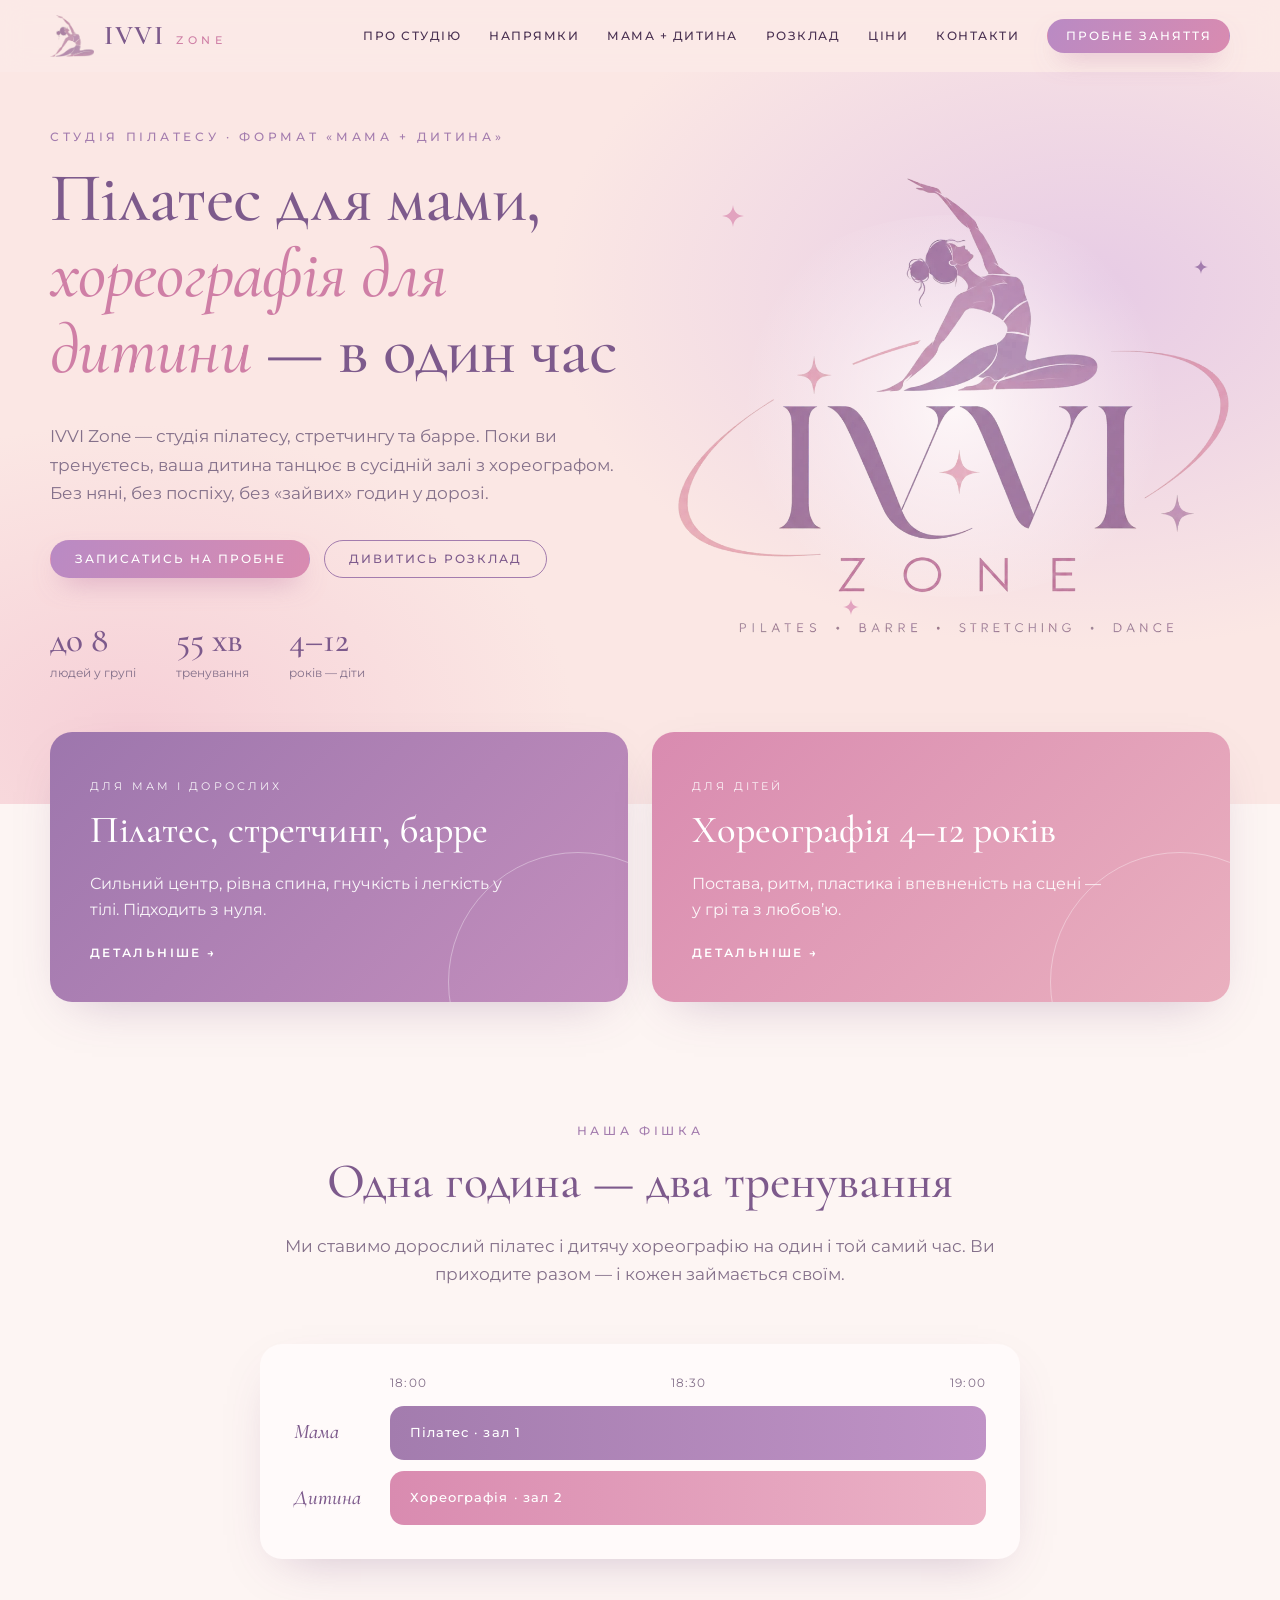
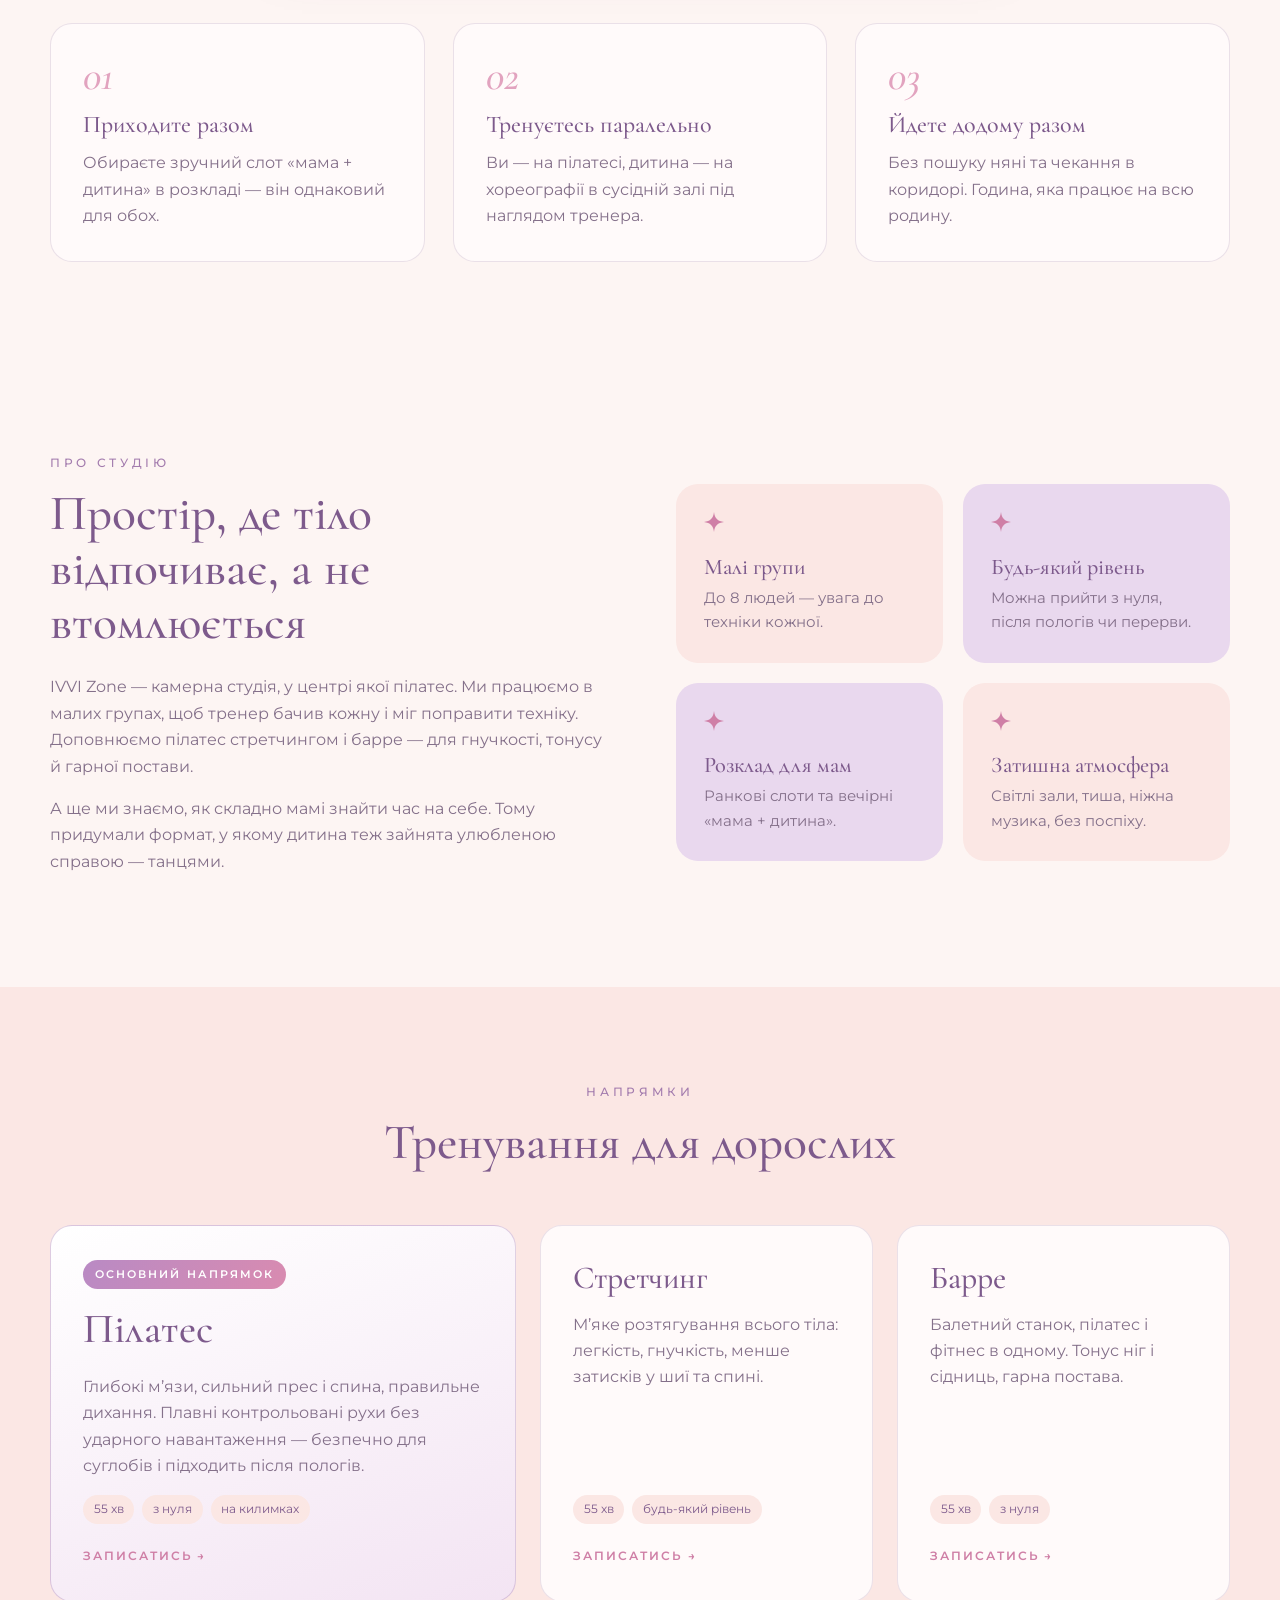
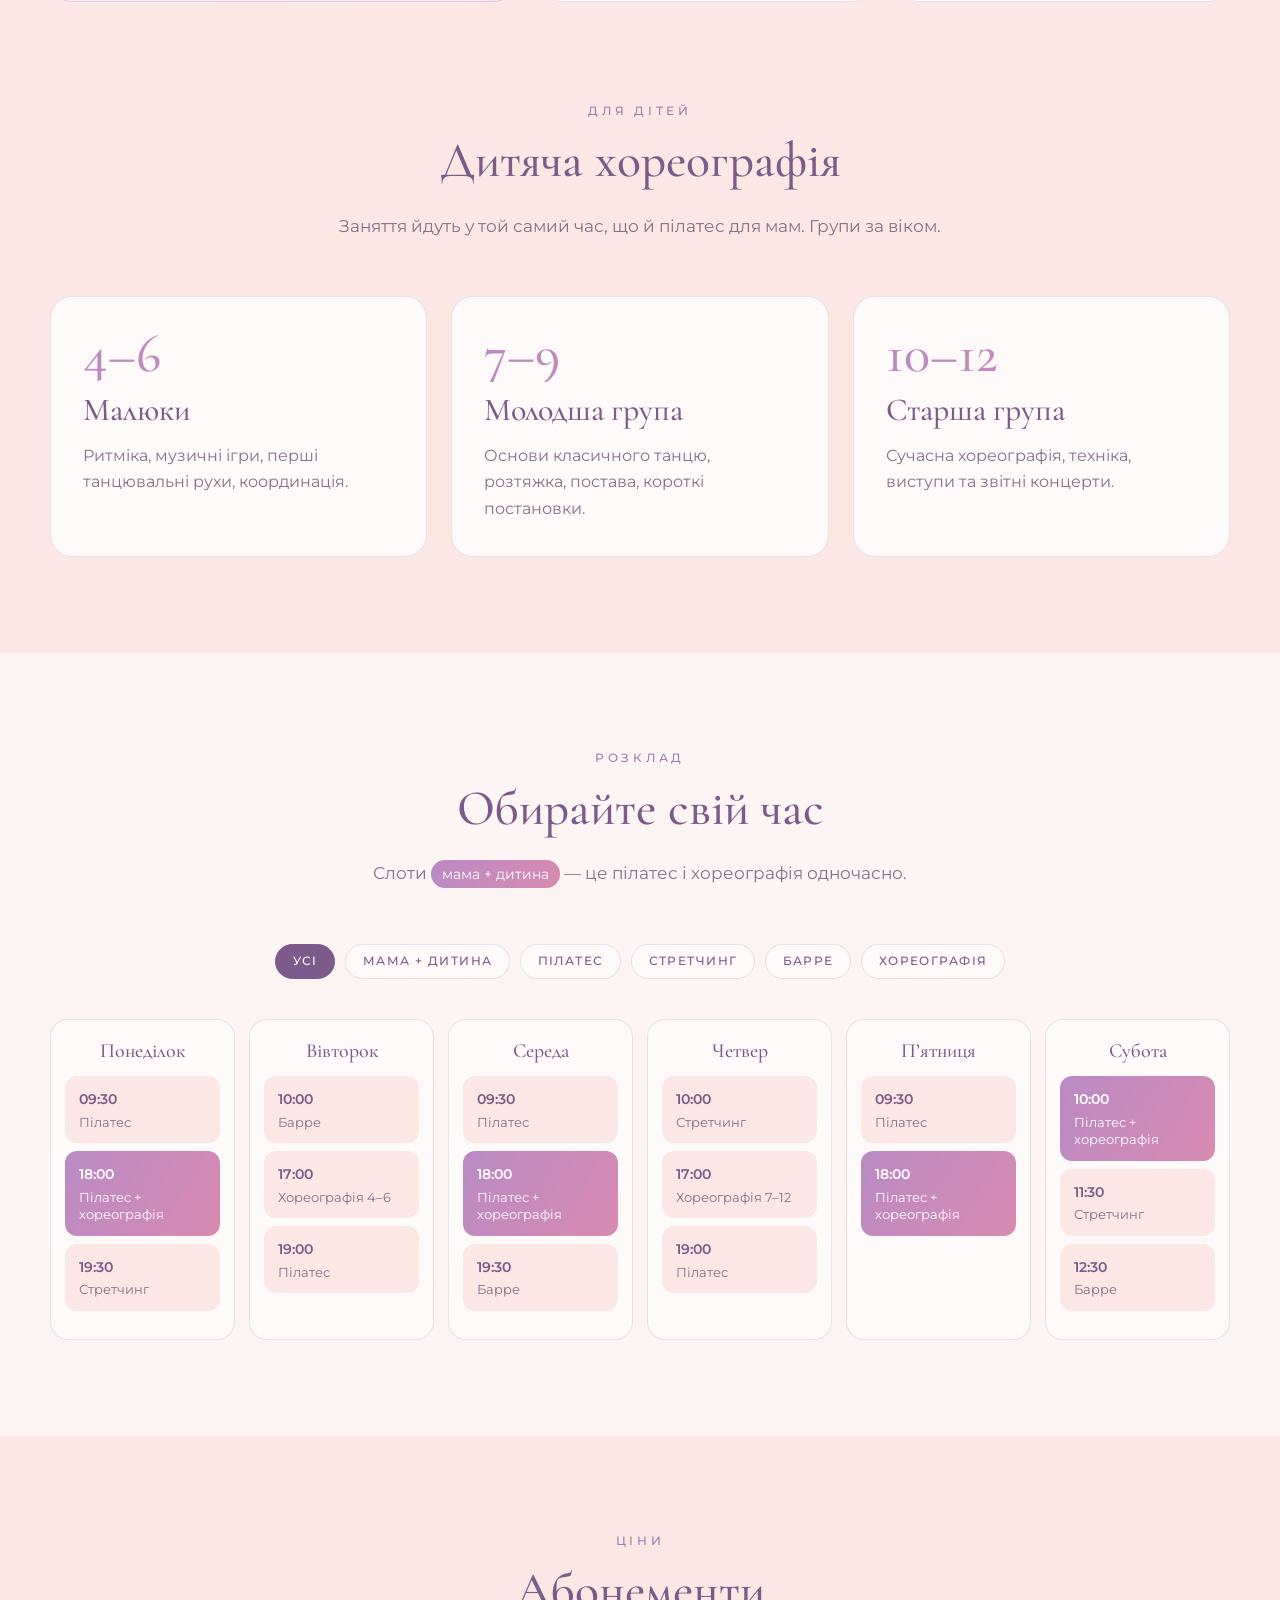
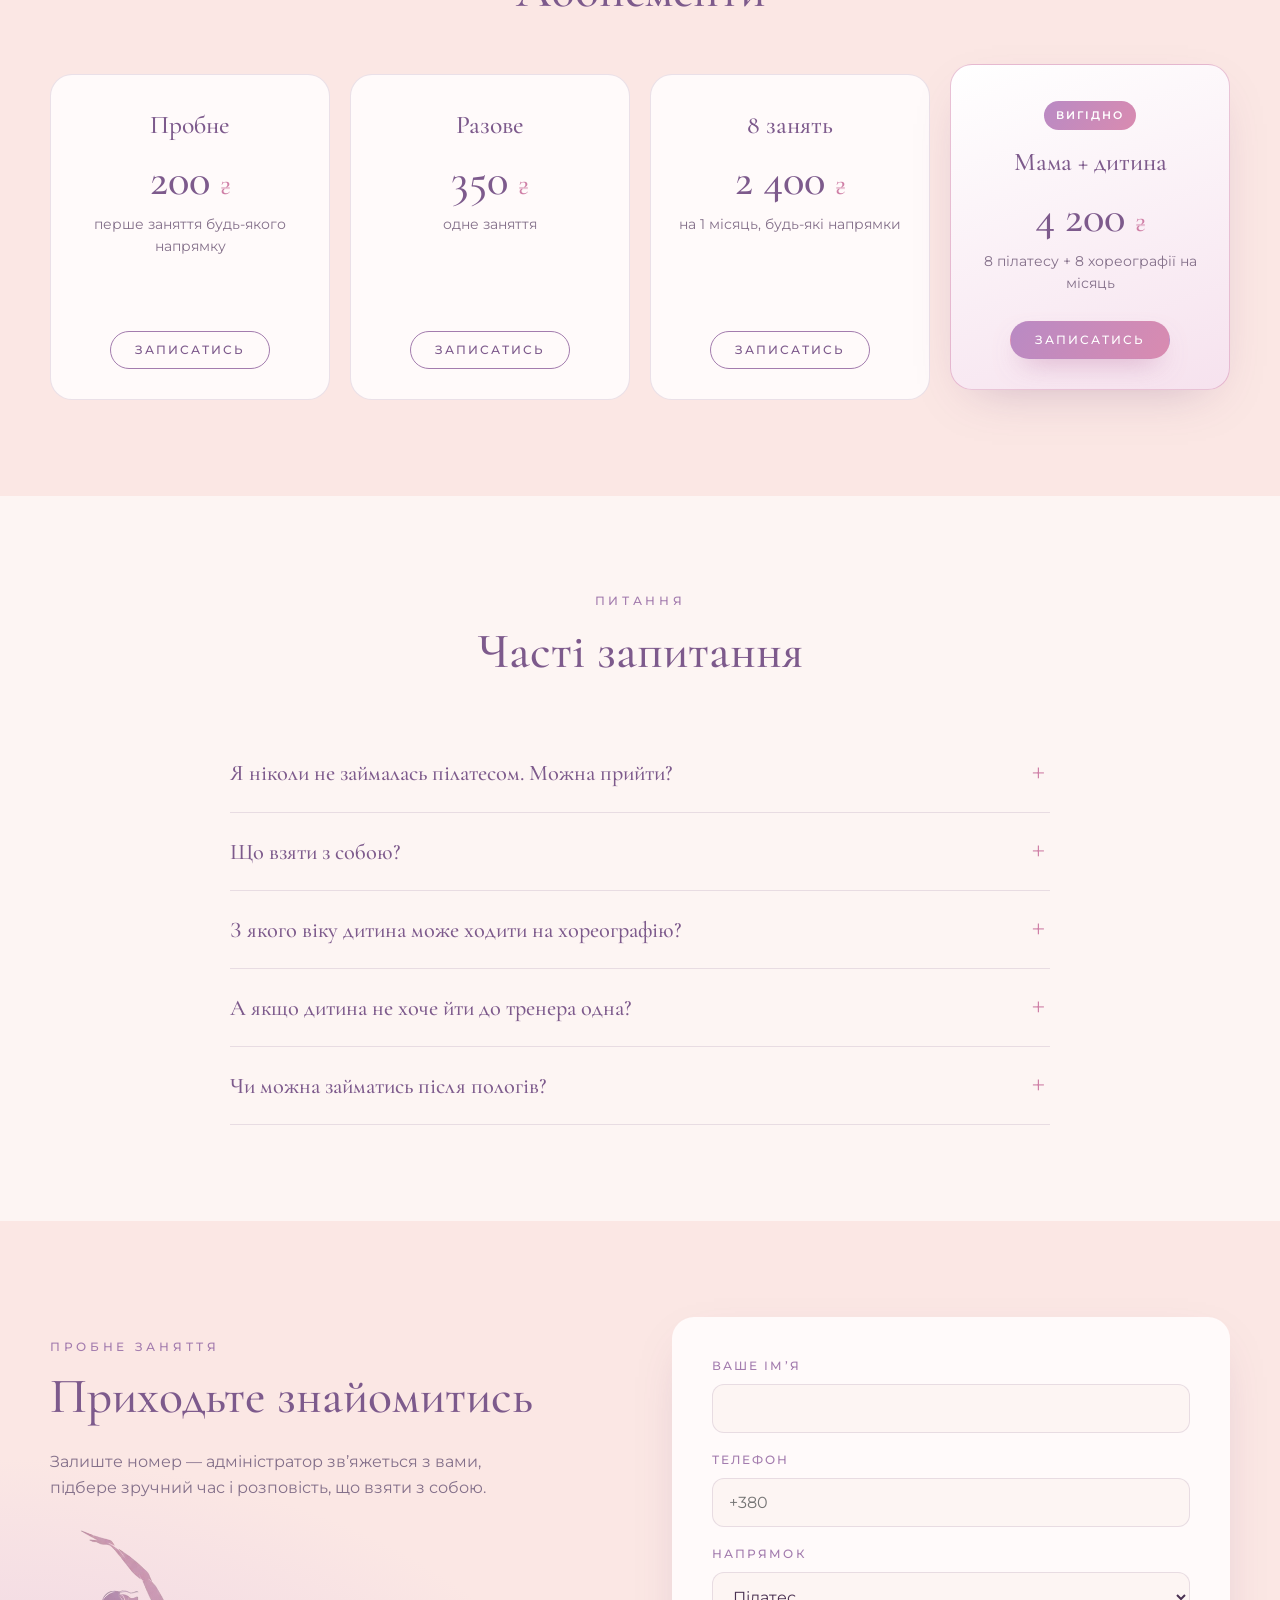
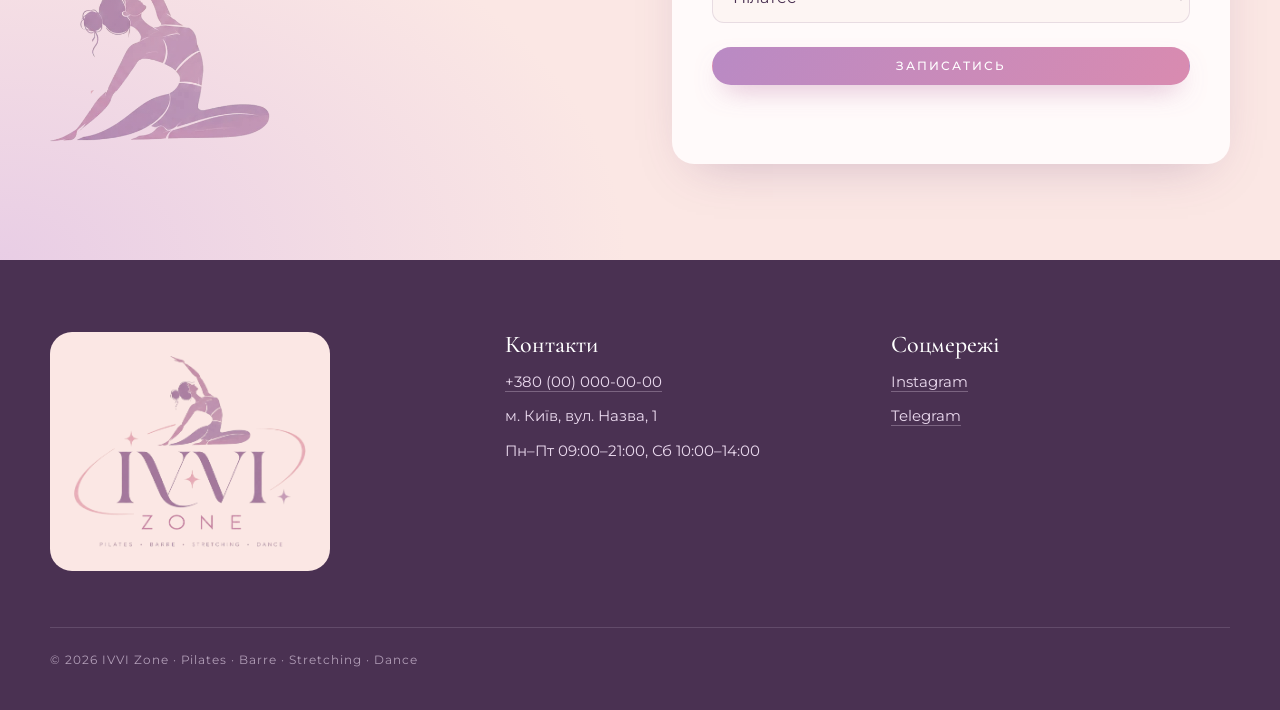
==== index.html @ 2a9d8693 "Лендинг студії IVVI Zone: пілатес, стретчинг, барре, мама + дитина" ====
<!doctype html>
<html lang="uk">
<head>
  <meta charset="utf-8">
  <meta name="viewport" content="width=device-width, initial-scale=1">
  <title>IVVI Zone — пілатес, стретчинг, барре та хореографія для дітей</title>
  <meta name="description" content="IVVI Zone — студія пілатесу, стретчингу та барре. Наша фішка: мама займається пілатесом, а дитина в цей же час — хореографією.">
  <meta name="theme-color" content="#fbe7e4">
  <link rel="icon" type="image/png" href="assets/favicon.png">
  <link rel="apple-touch-icon" href="assets/apple-touch-icon.png">
  <link rel="preconnect" href="https://fonts.googleapis.com">
  <link rel="preconnect" href="https://fonts.gstatic.com" crossorigin>
  <link href="https://fonts.googleapis.com/css2?family=Cormorant+Garamond:ital,wght@0,400;0,500;0,600;1,400;1,500&family=Montserrat:wght@300;400;500;600&display=swap" rel="stylesheet">
  <link rel="stylesheet" href="styles.css">
</head>
<body>
  <svg width="0" height="0" style="position:absolute" aria-hidden="true">
    <symbol id="sparkle" viewBox="0 0 24 24">
      <path d="M12 0C12.9 7.6 16.4 11.1 24 12C16.4 12.9 12.9 16.4 12 24C11.1 16.4 7.6 12.9 0 12C7.6 11.1 11.1 7.6 12 0Z" fill="currentColor"/>
    </symbol>
  </svg>

  <header class="header" id="top">
    <div class="container header__inner">
      <a class="brand" href="#top" aria-label="IVVI Zone — на головну">
        <img src="assets/mark.webp" alt="" width="44" height="43">
        <span class="brand__name">IVVI <small>zone</small></span>
      </a>
      <nav class="nav" id="nav" aria-label="Головне меню">
        <a href="#about">Про студію</a>
        <a href="#directions">Напрямки</a>
        <a href="#together">Мама + дитина</a>
        <a href="#schedule">Розклад</a>
        <a href="#prices">Ціни</a>
        <a href="#contacts">Контакти</a>
        <a class="btn btn--primary nav__cta" href="#signup">Пробне заняття</a>
      </nav>
      <button class="burger" id="burger" aria-label="Відкрити меню" aria-expanded="false" aria-controls="nav">
        <span></span><span></span><span></span>
      </button>
    </div>
  </header>

  <main>
    <section class="hero">
      <div class="container hero__inner">
        <div class="hero__text">
          <p class="eyebrow">Студія пілатесу · формат «мама + дитина»</p>
          <h1>Пілатес для мами,<br><em>хореографія для дитини</em> — в один час</h1>
          <p class="lead">IVVI Zone — студія пілатесу, стретчингу та барре. Поки ви тренуєтесь, ваша дитина танцює в сусідній залі з хореографом. Без няні, без поспіху, без «зайвих» годин у дорозі.</p>
          <div class="hero__actions">
            <a class="btn btn--primary" href="#signup">Записатись на пробне</a>
            <a class="btn btn--ghost" href="#schedule">Дивитись розклад</a>
          </div>
          <ul class="hero__facts">
            <li><strong>до 8</strong><span>людей у групі</span></li>
            <li><strong>55 хв</strong><span>тренування</span></li>
            <li><strong>4–12</strong><span>років — діти</span></li>
          </ul>
        </div>
        <div class="hero__visual" aria-hidden="true">
          <div class="hero__halo"></div>
          <img src="assets/logo.webp" alt="" width="1022" height="843">
          <svg class="spark spark--1"><use href="#sparkle"/></svg>
          <svg class="spark spark--2"><use href="#sparkle"/></svg>
          <svg class="spark spark--3"><use href="#sparkle"/></svg>
        </div>
      </div>
    </section>

    <section class="split container" aria-label="Для кого тренування">
      <a class="split__card split__card--adult reveal" href="#directions">
        <span class="split__tag">Для мам і дорослих</span>
        <h2>Пілатес, стретчинг, барре</h2>
        <p>Сильний центр, рівна спина, гнучкість і легкість у тілі. Підходить з нуля.</p>
        <span class="split__more">Детальніше <span aria-hidden="true">→</span></span>
      </a>
      <a class="split__card split__card--kids reveal" href="#kids">
        <span class="split__tag">Для дітей</span>
        <h2>Хореографія 4–12 років</h2>
        <p>Постава, ритм, пластика і впевненість на сцені — у грі та з любов’ю.</p>
        <span class="split__more">Детальніше <span aria-hidden="true">→</span></span>
      </a>
    </section>

    <section class="section together" id="together">
      <div class="container">
        <div class="section__head reveal">
          <p class="eyebrow">Наша фішка</p>
          <h2>Одна година — два тренування</h2>
          <p class="section__sub">Ми ставимо дорослий пілатес і дитячу хореографію на один і той самий час. Ви приходите разом — і кожен займається своїм.</p>
        </div>

        <div class="timeline reveal" aria-label="Приклад одночасних тренувань">
          <div class="timeline__scale"><span>18:00</span><span>18:30</span><span>19:00</span></div>
          <div class="timeline__row">
            <span class="timeline__who">Мама</span>
            <div class="timeline__bar timeline__bar--mom">Пілатес · зал 1</div>
          </div>
          <div class="timeline__row">
            <span class="timeline__who">Дитина</span>
            <div class="timeline__bar timeline__bar--kid">Хореографія · зал 2</div>
          </div>
        </div>

        <ol class="steps">
          <li class="step reveal">
            <span class="step__num">01</span>
            <h3>Приходите разом</h3>
            <p>Обираєте зручний слот «мама + дитина» в розкладі — він однаковий для обох.</p>
          </li>
          <li class="step reveal">
            <span class="step__num">02</span>
            <h3>Тренуєтесь паралельно</h3>
            <p>Ви — на пілатесі, дитина — на хореографії в сусідній залі під наглядом тренера.</p>
          </li>
          <li class="step reveal">
            <span class="step__num">03</span>
            <h3>Йдете додому разом</h3>
            <p>Без пошуку няні та чекання в коридорі. Година, яка працює на всю родину.</p>
          </li>
        </ol>
      </div>
    </section>

    <section class="section" id="about">
      <div class="container about">
        <div class="about__text reveal">
          <p class="eyebrow">Про студію</p>
          <h2>Простір, де тіло відпочиває, а не втомлюється</h2>
          <p>IVVI Zone — камерна студія, у центрі якої пілатес. Ми працюємо в малих групах, щоб тренер бачив кожну і міг поправити техніку. Доповнюємо пілатес стретчингом і барре — для гнучкості, тонусу й гарної постави.</p>
          <p>А ще ми знаємо, як складно мамі знайти час на себе. Тому придумали формат, у якому дитина теж зайнята улюбленою справою — танцями.</p>
        </div>
        <ul class="perks">
          <li class="perk reveal">
            <svg class="perk__icon"><use href="#sparkle"/></svg>
            <h3>Малі групи</h3>
            <p>До 8 людей — увага до техніки кожної.</p>
          </li>
          <li class="perk reveal">
            <svg class="perk__icon"><use href="#sparkle"/></svg>
            <h3>Будь-який рівень</h3>
            <p>Можна прийти з нуля, після пологів чи перерви.</p>
          </li>
          <li class="perk reveal">
            <svg class="perk__icon"><use href="#sparkle"/></svg>
            <h3>Розклад для мам</h3>
            <p>Ранкові слоти та вечірні «мама + дитина».</p>
          </li>
          <li class="perk reveal">
            <svg class="perk__icon"><use href="#sparkle"/></svg>
            <h3>Затишна атмосфера</h3>
            <p>Світлі зали, тиша, ніжна музика, без поспіху.</p>
          </li>
        </ul>
      </div>
    </section>

    <section class="section section--tint" id="directions">
      <div class="container">
        <div class="section__head reveal">
          <p class="eyebrow">Напрямки</p>
          <h2>Тренування для дорослих</h2>
        </div>
        <div class="cards">
          <article class="card card--main reveal">
            <span class="card__badge">Основний напрямок</span>
            <h3>Пілатес</h3>
            <p>Глибокі м’язи, сильний прес і спина, правильне дихання. Плавні контрольовані рухи без ударного навантаження — безпечно для суглобів і підходить після пологів.</p>
            <ul class="card__meta">
              <li>55 хв</li><li>з нуля</li><li>на килимках</li>
            </ul>
            <a class="card__link" href="#signup" data-direction="Пілатес">Записатись →</a>
          </article>
          <article class="card reveal">
            <h3>Стретчинг</h3>
            <p>М’яке розтягування всього тіла: легкість, гнучкість, менше затисків у шиї та спині.</p>
            <ul class="card__meta"><li>55 хв</li><li>будь-який рівень</li></ul>
            <a class="card__link" href="#signup" data-direction="Стретчинг">Записатись →</a>
          </article>
          <article class="card reveal">
            <h3>Барре</h3>
            <p>Балетний станок, пілатес і фітнес в одному. Тонус ніг і сідниць, гарна постава.</p>
            <ul class="card__meta"><li>55 хв</li><li>з нуля</li></ul>
            <a class="card__link" href="#signup" data-direction="Барре">Записатись →</a>
          </article>
        </div>

        <div class="section__head section__head--spaced reveal" id="kids">
          <p class="eyebrow">Для дітей</p>
          <h2>Дитяча хореографія</h2>
          <p class="section__sub">Заняття йдуть у той самий час, що й пілатес для мам. Групи за віком.</p>
        </div>
        <div class="cards cards--kids">
          <article class="card card--kid reveal">
            <span class="card__age">4–6</span>
            <h3>Малюки</h3>
            <p>Ритміка, музичні ігри, перші танцювальні рухи, координація.</p>
          </article>
          <article class="card card--kid reveal">
            <span class="card__age">7–9</span>
            <h3>Молодша група</h3>
            <p>Основи класичного танцю, розтяжка, постава, короткі постановки.</p>
          </article>
          <article class="card card--kid reveal">
            <span class="card__age">10–12</span>
            <h3>Старша група</h3>
            <p>Сучасна хореографія, техніка, виступи та звітні концерти.</p>
          </article>
        </div>
      </div>
    </section>

    <section class="section" id="schedule">
      <div class="container">
        <div class="section__head reveal">
          <p class="eyebrow">Розклад</p>
          <h2>Обирайте свій час</h2>
          <p class="section__sub">Слоти <span class="pill pill--together">мама + дитина</span> — це пілатес і хореографія одночасно.</p>
        </div>

        <div class="filters" role="group" aria-label="Фільтр розкладу">
          <button class="filter is-active" data-filter="all">Усі</button>
          <button class="filter" data-filter="together">Мама + дитина</button>
          <button class="filter" data-filter="pilates">Пілатес</button>
          <button class="filter" data-filter="stretching">Стретчинг</button>
          <button class="filter" data-filter="barre">Барре</button>
          <button class="filter" data-filter="kids">Хореографія</button>
        </div>

        <div class="week">
          <div class="day">
            <h3>Понеділок</h3>
            <div class="slot" data-type="pilates"><time>09:30</time><span>Пілатес</span></div>
            <div class="slot slot--together" data-type="together pilates kids"><time>18:00</time><span>Пілатес + хореографія</span></div>
            <div class="slot" data-type="stretching"><time>19:30</time><span>Стретчинг</span></div>
          </div>
          <div class="day">
            <h3>Вівторок</h3>
            <div class="slot" data-type="barre"><time>10:00</time><span>Барре</span></div>
            <div class="slot" data-type="kids"><time>17:00</time><span>Хореографія 4–6</span></div>
            <div class="slot" data-type="pilates"><time>19:00</time><span>Пілатес</span></div>
          </div>
          <div class="day">
            <h3>Середа</h3>
            <div class="slot" data-type="pilates"><time>09:30</time><span>Пілатес</span></div>
            <div class="slot slot--together" data-type="together pilates kids"><time>18:00</time><span>Пілатес + хореографія</span></div>
            <div class="slot" data-type="barre"><time>19:30</time><span>Барре</span></div>
          </div>
          <div class="day">
            <h3>Четвер</h3>
            <div class="slot" data-type="stretching"><time>10:00</time><span>Стретчинг</span></div>
            <div class="slot" data-type="kids"><time>17:00</time><span>Хореографія 7–12</span></div>
            <div class="slot" data-type="pilates"><time>19:00</time><span>Пілатес</span></div>
          </div>
          <div class="day">
            <h3>П’ятниця</h3>
            <div class="slot" data-type="pilates"><time>09:30</time><span>Пілатес</span></div>
            <div class="slot slot--together" data-type="together pilates kids"><time>18:00</time><span>Пілатес + хореографія</span></div>
          </div>
          <div class="day">
            <h3>Субота</h3>
            <div class="slot slot--together" data-type="together pilates kids"><time>10:00</time><span>Пілатес + хореографія</span></div>
            <div class="slot" data-type="stretching"><time>11:30</time><span>Стретчинг</span></div>
            <div class="slot" data-type="barre"><time>12:30</time><span>Барре</span></div>
          </div>
        </div>
      </div>
    </section>

    <section class="section section--tint" id="prices">
      <div class="container">
        <div class="section__head reveal">
          <p class="eyebrow">Ціни</p>
          <h2>Абонементи</h2>
        </div>
        <div class="prices">
          <article class="price reveal">
            <h3>Пробне</h3>
            <p class="price__value">200 <span>₴</span></p>
            <p class="price__note">перше заняття будь-якого напрямку</p>
            <a class="btn btn--ghost" href="#signup">Записатись</a>
          </article>
          <article class="price reveal">
            <h3>Разове</h3>
            <p class="price__value">350 <span>₴</span></p>
            <p class="price__note">одне заняття</p>
            <a class="btn btn--ghost" href="#signup">Записатись</a>
          </article>
          <article class="price reveal">
            <h3>8 занять</h3>
            <p class="price__value">2 400 <span>₴</span></p>
            <p class="price__note">на 1 місяць, будь-які напрямки</p>
            <a class="btn btn--ghost" href="#signup">Записатись</a>
          </article>
          <article class="price price--featured reveal">
            <span class="card__badge">Вигідно</span>
            <h3>Мама + дитина</h3>
            <p class="price__value">4 200 <span>₴</span></p>
            <p class="price__note">8 пілатесу + 8 хореографії на місяць</p>
            <a class="btn btn--primary" href="#signup" data-direction="Мама + дитина">Записатись</a>
          </article>
        </div>
      </div>
    </section>

    <section class="section" id="faq">
      <div class="container faq">
        <div class="section__head reveal">
          <p class="eyebrow">Питання</p>
          <h2>Часті запитання</h2>
        </div>
        <div class="faq__list">
          <details class="reveal">
            <summary>Я ніколи не займалась пілатесом. Можна прийти?</summary>
            <p>Так. Тренер покаже базові вправи й дихання, а складніші варіанти даватиме поступово.</p>
          </details>
          <details class="reveal">
            <summary>Що взяти з собою?</summary>
            <p>Зручний одяг, шкарпетки та воду. Килимки й інвентар є в студії. Дитині — форму для танців і чешки.</p>
          </details>
          <details class="reveal">
            <summary>З якого віку дитина може ходити на хореографію?</summary>
            <p>З 4 років. Групи поділені за віком, щоб навантаження було відповідним.</p>
          </details>
          <details class="reveal">
            <summary>А якщо дитина не хоче йти до тренера одна?</summary>
            <p>Перші хвилини можна побути поруч. Зазвичай за 1–2 заняття діти звикають і біжуть у залу самі.</p>
          </details>
          <details class="reveal">
            <summary>Чи можна займатись після пологів?</summary>
            <p>Так, після дозволу лікаря. Попередьте тренера — він адаптує вправи.</p>
          </details>
        </div>
      </div>
    </section>

    <section class="section signup" id="signup">
      <div class="container signup__inner">
        <div class="signup__text reveal">
          <p class="eyebrow">Пробне заняття</p>
          <h2>Приходьте знайомитись</h2>
          <p>Залиште номер — адміністратор зв’яжеться з вами, підбере зручний час і розповість, що взяти з собою.</p>
          <img class="signup__mark" src="assets/mark.webp" alt="" width="411" height="399" loading="lazy">
        </div>
        <form class="form reveal" id="signup-form" novalidate>
          <label>
            <span>Ваше ім’я</span>
            <input name="name" type="text" autocomplete="given-name" required>
          </label>
          <label>
            <span>Телефон</span>
            <input name="phone" type="tel" autocomplete="tel" placeholder="+380" required>
          </label>
          <label>
            <span>Напрямок</span>
            <select name="direction" id="direction">
              <option>Пілатес</option>
              <option>Мама + дитина</option>
              <option>Стретчинг</option>
              <option>Барре</option>
              <option>Хореографія для дитини</option>
            </select>
          </label>
          <label class="form__age" hidden>
            <span>Вік дитини</span>
            <input name="age" type="number" min="3" max="14" inputmode="numeric">
          </label>
          <button class="btn btn--primary" type="submit">Записатись</button>
          <p class="form__status" role="status" aria-live="polite"></p>
        </form>
      </div>
    </section>
  </main>

  <footer class="footer" id="contacts">
    <div class="container footer__inner">
      <div class="footer__brand">
        <img src="assets/logo.webp" alt="IVVI Zone" width="1022" height="843" loading="lazy">
      </div>
      <div>
        <h3>Контакти</h3>
        <ul class="footer__list">
          <li><a href="tel:+380000000000">+380 (00) 000-00-00</a></li>
          <li>м. Київ, вул. Назва, 1</li>
          <li>Пн–Пт 09:00–21:00, Сб 10:00–14:00</li>
        </ul>
      </div>
      <div>
        <h3>Соцмережі</h3>
        <ul class="footer__list">
          <li><a href="#" target="_blank" rel="noopener">Instagram</a></li>
          <li><a href="#" target="_blank" rel="noopener">Telegram</a></li>
        </ul>
      </div>
    </div>
    <p class="footer__copy container">© <span id="year">2026</span> IVVI Zone · Pilates · Barre · Stretching · Dance</p>
  </footer>

  <script src="script.js"></script>
</body>
</html>
---- styles.css ----
:root {
  --blush: #fbe7e4;
  --cream: #fdf5f3;
  --white: #fffafa;
  --lilac: #e9d8ee;
  --rose: #e2a3bf;
  --pink: #cf7fa6;
  --mauve: #a37cae;
  --plum: #7d5a8c;
  --ink: #4a3152;
  --muted: #84708a;
  --line: rgba(125, 90, 140, 0.16);
  --grad: linear-gradient(120deg, #b98ac4 0%, #d98bb0 100%);
  --serif: "Cormorant Garamond", Georgia, serif;
  --sans: "Montserrat", system-ui, -apple-system, sans-serif;
  --radius: 22px;
  --shadow: 0 18px 50px -24px rgba(110, 66, 120, 0.35);
}

*, *::before, *::after { box-sizing: border-box; }

html { scroll-behavior: smooth; scroll-padding-top: 84px; }

body {
  margin: 0;
  background: var(--cream);
  color: var(--ink);
  font: 400 16px/1.65 var(--sans);
  -webkit-font-smoothing: antialiased;
  overflow-x: hidden;
}

img { max-width: 100%; height: auto; display: block; }
a { color: inherit; }
h1, h2, h3 { font-family: var(--serif); font-weight: 500; line-height: 1.1; margin: 0 0 .5em; color: var(--plum); }
h1 { font-size: clamp(2.5rem, 5.4vw, 4.4rem); letter-spacing: -0.01em; }
h2 { font-size: clamp(2rem, 4vw, 3.1rem); }
h3 { font-size: 1.6rem; }
h1 em, h2 em { font-style: italic; color: var(--pink); }
p { margin: 0 0 1em; }

.container { width: min(1180px, 100% - 32px); margin-inline: auto; }

.eyebrow {
  font-size: .72rem;
  font-weight: 500;
  letter-spacing: .32em;
  text-transform: uppercase;
  color: var(--mauve);
  margin-bottom: 1.1em;
}

.btn {
  display: inline-flex;
  align-items: center;
  justify-content: center;
  gap: .5em;
  padding: .95em 1.9em;
  border-radius: 999px;
  font: 500 .78rem/1 var(--sans);
  letter-spacing: .16em;
  text-transform: uppercase;
  text-decoration: none;
  border: 1px solid transparent;
  cursor: pointer;
  transition: transform .25s, box-shadow .25s, background-color .25s, color .25s;
}
.btn:hover { transform: translateY(-2px); }
.btn--primary { background: var(--grad); color: #fff; box-shadow: 0 12px 28px -12px rgba(185, 110, 160, .7); }
.btn--primary:hover { box-shadow: 0 16px 32px -12px rgba(185, 110, 160, .85); }
.btn--ghost { border-color: var(--mauve); color: var(--plum); background: transparent; }
.btn--ghost:hover { background: var(--plum); border-color: var(--plum); color: #fff; }

/* Header */
.header {
  position: sticky;
  top: 0;
  z-index: 50;
  background: rgba(251, 231, 228, .82);
  backdrop-filter: blur(14px);
  -webkit-backdrop-filter: blur(14px);
  transition: box-shadow .3s;
}
.header.is-scrolled { box-shadow: 0 6px 30px -18px rgba(110, 66, 120, .45); }
.header__inner { display: flex; align-items: center; justify-content: space-between; height: 72px; }

.brand { display: flex; align-items: center; gap: 10px; text-decoration: none; }
.brand img { width: 44px; }
.brand__name { font: 600 1.7rem/1 var(--serif); color: var(--plum); letter-spacing: .06em; }
.brand__name small { font: 500 .7rem/1 var(--sans); letter-spacing: .4em; text-transform: uppercase; color: var(--pink); margin-left: 4px; }

.nav { display: flex; align-items: center; gap: 28px; }
.nav a:not(.btn) {
  font-size: .78rem;
  font-weight: 500;
  letter-spacing: .12em;
  text-transform: uppercase;
  text-decoration: none;
  color: var(--ink);
  position: relative;
}
.nav a:not(.btn)::after {
  content: "";
  position: absolute;
  left: 0; right: 0; bottom: -6px;
  height: 1px;
  background: var(--pink);
  transform: scaleX(0);
  transition: transform .3s;
}
.nav a:not(.btn):hover::after { transform: scaleX(1); }
.nav__cta { padding: .8em 1.4em; }

.burger { display: none; width: 44px; height: 44px; border: 0; background: none; cursor: pointer; padding: 10px; }
.burger span { display: block; height: 1.5px; background: var(--plum); margin: 6px 0; transition: transform .3s, opacity .3s; }
.burger[aria-expanded="true"] span:nth-child(1) { transform: translateY(7.5px) rotate(45deg); }
.burger[aria-expanded="true"] span:nth-child(2) { opacity: 0; }
.burger[aria-expanded="true"] span:nth-child(3) { transform: translateY(-7.5px) rotate(-45deg); }

/* Hero */
.hero {
  background:
    radial-gradient(60% 70% at 85% 30%, rgba(214, 180, 230, .55), transparent 70%),
    radial-gradient(50% 60% at 10% 90%, rgba(240, 180, 200, .45), transparent 70%),
    var(--blush);
  padding: 56px 0 120px;
  overflow: hidden;
}
.hero__inner { display: grid; grid-template-columns: 1.05fr 1fr; gap: 48px; align-items: center; }
.lead { font-size: 1.08rem; color: var(--muted); max-width: 34em; }
.hero__actions { display: flex; flex-wrap: wrap; gap: 14px; margin: 32px 0 44px; }
.hero__facts { display: flex; gap: 40px; list-style: none; padding: 0; margin: 0; }
.hero__facts li { display: flex; flex-direction: column; }
.hero__facts strong { font: 500 2.2rem/1 var(--serif); color: var(--plum); }
.hero__facts span { font-size: .78rem; color: var(--muted); margin-top: 6px; }

.hero__visual { position: relative; }
.hero__visual img { position: relative; width: 100%; animation: float 7s ease-in-out infinite; }
.hero__halo {
  position: absolute;
  inset: 8% 6%;
  border-radius: 50%;
  background: radial-gradient(circle, rgba(255, 250, 250, .9), rgba(255, 250, 250, 0) 68%);
}
.spark { position: absolute; width: 22px; height: 22px; color: var(--rose); animation: twinkle 3.4s ease-in-out infinite; }
.spark--1 { top: 6%; left: 8%; }
.spark--2 { top: 18%; right: 4%; width: 14px; height: 14px; color: var(--mauve); animation-delay: 1.1s; }
.spark--3 { bottom: 4%; left: 30%; width: 16px; height: 16px; animation-delay: 2s; }

@keyframes float { 50% { transform: translateY(-12px); } }
@keyframes twinkle { 0%, 100% { opacity: .35; transform: scale(.8) rotate(0); } 50% { opacity: 1; transform: scale(1.15) rotate(20deg); } }

/* Split cards */
.split { display: grid; grid-template-columns: 1fr 1fr; gap: 24px; margin-top: -72px; position: relative; z-index: 2; }
.split__card {
  display: block;
  padding: 40px 40px 36px;
  border-radius: var(--radius);
  text-decoration: none;
  color: #fff;
  box-shadow: var(--shadow);
  transition: transform .35s;
  position: relative;
  overflow: hidden;
}
.split__card::after {
  content: "";
  position: absolute;
  width: 260px; height: 260px;
  right: -80px; bottom: -110px;
  border-radius: 50%;
  border: 1px solid rgba(255, 255, 255, .35);
}
.split__card:hover { transform: translateY(-6px); }
.split__card--adult { background: linear-gradient(135deg, #9d76ad, #c48fbd); }
.split__card--kids { background: linear-gradient(135deg, #d98bb0, #eab0bf); }
.split__card h2 { color: #fff; font-size: clamp(1.8rem, 3vw, 2.4rem); }
.split__card p { opacity: .92; max-width: 26em; }
.split__tag { display: inline-block; font-size: .7rem; letter-spacing: .28em; text-transform: uppercase; margin-bottom: 14px; opacity: .9; }
.split__more { font-size: .74rem; letter-spacing: .2em; text-transform: uppercase; font-weight: 600; }

/* Sections */
.section { padding: 96px 0; }
.section--tint { background: var(--blush); }
.section__head { text-align: center; max-width: 720px; margin: 0 auto 56px; }
.section__head--spaced { margin-top: 100px; }
.section__sub { color: var(--muted); font-size: 1.05rem; }

/* Together */
.together { padding-top: 120px; }
.timeline {
  max-width: 760px;
  margin: 0 auto 64px;
  padding: 30px 34px 34px;
  background: var(--white);
  border-radius: var(--radius);
  box-shadow: var(--shadow);
}
.timeline__scale { display: flex; justify-content: space-between; margin-left: 96px; font-size: .74rem; letter-spacing: .1em; color: var(--muted); margin-bottom: 10px; }
.timeline__row { display: flex; align-items: center; gap: 16px; margin-top: 12px; }
.timeline__who { width: 80px; flex: none; font: italic 500 1.3rem/1 var(--serif); color: var(--plum); }
.timeline__bar {
  flex: 1;
  padding: 16px 20px;
  border-radius: 14px;
  color: #fff;
  font-size: .82rem;
  font-weight: 500;
  letter-spacing: .08em;
  transform-origin: left;
}
.timeline__bar--mom { background: linear-gradient(90deg, #a37cae, #c093c6); }
.timeline__bar--kid { background: linear-gradient(90deg, #d98bb0, #ecb2c6); }
.timeline.is-visible .timeline__bar { animation: grow 1.1s cubic-bezier(.2, .7, .2, 1) both; }
.timeline.is-visible .timeline__row + .timeline__row .timeline__bar { animation-delay: .15s; }
@keyframes grow { from { transform: scaleX(0); } }

.steps { list-style: none; padding: 0; margin: 0; display: grid; grid-template-columns: repeat(3, 1fr); gap: 28px; }
.step { padding: 32px; border-radius: var(--radius); border: 1px solid var(--line); background: var(--white); }
.step__num { font: italic 500 2.6rem/1 var(--serif); color: var(--rose); display: block; margin-bottom: 14px; }
.step h3 { font-size: 1.5rem; }
.step p { color: var(--muted); margin: 0; }

/* About */
.about { display: grid; grid-template-columns: 1fr 1fr; gap: 72px; align-items: center; }
.about__text p:not(.eyebrow) { color: var(--muted); }
.perks { list-style: none; padding: 0; margin: 0; display: grid; grid-template-columns: 1fr 1fr; gap: 20px; }
.perk { padding: 28px; border-radius: var(--radius); background: var(--blush); }
.perk:nth-child(2), .perk:nth-child(3) { background: var(--lilac); }
.perk__icon { width: 20px; height: 20px; color: var(--pink); margin-bottom: 14px; }
.perk h3 { font-size: 1.4rem; margin-bottom: .3em; }
.perk p { margin: 0; color: var(--muted); font-size: .92rem; }

/* Cards */
.cards { display: grid; grid-template-columns: 1.4fr 1fr 1fr; gap: 24px; }
.card {
  position: relative;
  display: flex;
  flex-direction: column;
  padding: 34px 32px;
  border-radius: var(--radius);
  background: var(--white);
  border: 1px solid var(--line);
  transition: transform .35s, box-shadow .35s;
}
.card:hover { transform: translateY(-6px); box-shadow: var(--shadow); }
.card h3 { font-size: 2rem; }
.card p { color: var(--muted); }
.card--main { background: linear-gradient(160deg, #fff 0%, #f3e4f3 100%); border-color: rgba(163, 124, 174, .35); }
.card--main h3 { font-size: 2.6rem; }
.card__badge {
  align-self: flex-start;
  font-size: .66rem;
  font-weight: 600;
  letter-spacing: .2em;
  text-transform: uppercase;
  color: #fff;
  background: var(--grad);
  padding: .55em 1.1em;
  border-radius: 999px;
  margin-bottom: 18px;
}
.card__meta { list-style: none; padding: 0; margin: auto 0 22px; display: flex; flex-wrap: wrap; gap: 8px; }
.card__meta li { font-size: .74rem; padding: .4em .9em; border-radius: 999px; background: var(--blush); color: var(--plum); }
.card__link { font-size: .76rem; font-weight: 600; letter-spacing: .16em; text-transform: uppercase; color: var(--pink); text-decoration: none; }
.card__link:hover { color: var(--plum); }

.cards--kids { grid-template-columns: repeat(3, 1fr); }
.card--kid { padding-top: 30px; }
.card--kid p { margin: 0; }
.card__age { font: 500 3.4rem/1 var(--serif); background: var(--grad); -webkit-background-clip: text; background-clip: text; color: transparent; margin-bottom: 10px; }

/* Schedule */
.pill { display: inline-block; padding: .2em .8em; border-radius: 999px; font-size: .85rem; }
.pill--together { background: var(--grad); color: #fff; }

.filters { display: flex; flex-wrap: wrap; justify-content: center; gap: 10px; margin-bottom: 40px; }
.filter {
  font: 500 .74rem/1 var(--sans);
  letter-spacing: .12em;
  text-transform: uppercase;
  padding: .9em 1.4em;
  border-radius: 999px;
  border: 1px solid var(--line);
  background: var(--white);
  color: var(--plum);
  cursor: pointer;
  transition: background-color .25s, color .25s, border-color .25s;
}
.filter:hover { border-color: var(--mauve); }
.filter.is-active { background: var(--plum); border-color: var(--plum); color: #fff; }

.week { display: grid; grid-template-columns: repeat(6, 1fr); gap: 14px; }
.day { background: var(--white); border-radius: 18px; padding: 20px 14px; border: 1px solid var(--line); }
.day h3 { font-size: 1.25rem; text-align: center; margin-bottom: 14px; }
.slot {
  display: flex;
  flex-direction: column;
  gap: 2px;
  padding: 12px 14px;
  border-radius: 12px;
  background: var(--blush);
  margin-bottom: 8px;
  transition: opacity .3s, transform .3s;
}
.slot time { font-weight: 600; font-size: .9rem; color: var(--plum); }
.slot span { font-size: .8rem; color: var(--muted); line-height: 1.35; }
.slot--together { background: var(--grad); }
.slot--together time, .slot--together span { color: #fff; }
.slot.is-dim { opacity: .22; transform: scale(.97); }

/* Prices */
.prices { display: grid; grid-template-columns: repeat(4, 1fr); gap: 20px; align-items: stretch; }
.price {
  display: flex;
  flex-direction: column;
  align-items: center;
  text-align: center;
  padding: 36px 24px 30px;
  border-radius: var(--radius);
  background: var(--white);
  border: 1px solid var(--line);
}
.price h3 { font-size: 1.6rem; }
.price__value { font: 500 2.8rem/1 var(--serif); color: var(--plum); margin: 6px 0 10px; }
.price__value span { font-size: 1.6rem; color: var(--pink); }
.price__note { font-size: .86rem; color: var(--muted); margin-bottom: 26px; }
.price .btn { margin-top: auto; }
.price--featured { background: linear-gradient(160deg, #fff, #f6e2ee); border-color: rgba(207, 127, 166, .45); box-shadow: var(--shadow); transform: translateY(-10px); }
.price--featured .card__badge { align-self: center; }

/* FAQ */
.faq__list { max-width: 820px; margin: 0 auto; }
.faq details { border-bottom: 1px solid var(--line); }
.faq summary {
  list-style: none;
  cursor: pointer;
  padding: 24px 40px 24px 0;
  font: 500 1.4rem/1.3 var(--serif);
  color: var(--plum);
  position: relative;
}
.faq summary::-webkit-details-marker { display: none; }
.faq summary::after {
  content: "+";
  position: absolute;
  right: 4px;
  top: 50%;
  transform: translateY(-50%);
  font: 300 1.6rem/1 var(--sans);
  color: var(--pink);
  transition: transform .3s;
}
.faq details[open] summary::after { transform: translateY(-50%) rotate(45deg); }
.faq details p { color: var(--muted); padding-bottom: 24px; margin: 0; max-width: 46em; }

/* Signup */
.signup { background: radial-gradient(70% 90% at 0% 100%, rgba(214, 180, 230, .5), transparent 70%), var(--blush); }
.signup__inner { display: grid; grid-template-columns: 1fr 1fr; gap: 64px; align-items: center; }
.signup__text p:not(.eyebrow) { color: var(--muted); max-width: 30em; }
.signup__mark { width: 220px; margin-top: 28px; opacity: .85; }

.form {
  display: grid;
  gap: 18px;
  padding: 40px;
  border-radius: var(--radius);
  background: var(--white);
  box-shadow: var(--shadow);
}
.form label { display: grid; gap: 8px; }
.form label[hidden] { display: none; }
.form label span { font-size: .72rem; font-weight: 500; letter-spacing: .18em; text-transform: uppercase; color: var(--mauve); }
.form input, .form select {
  font: 400 1rem var(--sans);
  color: var(--ink);
  padding: 14px 16px;
  border-radius: 12px;
  border: 1px solid var(--line);
  background: var(--cream);
  outline: none;
  transition: border-color .25s, box-shadow .25s;
  width: 100%;
}
.form input:focus, .form select:focus { border-color: var(--mauve); box-shadow: 0 0 0 4px rgba(163, 124, 174, .15); }
.form input.is-invalid { border-color: #d0607e; }
.form .btn { margin-top: 6px; }
.form__status { margin: 0; min-height: 1.4em; font-size: .92rem; color: var(--plum); text-align: center; }

/* Footer */
.footer { background: #4a3152; color: #ead9ee; padding: 72px 0 28px; }
.footer__inner { display: grid; grid-template-columns: 1.2fr 1fr 1fr; gap: 48px; align-items: start; }
.footer__brand { background: var(--blush); border-radius: var(--radius); padding: 24px; max-width: 280px; }
.footer h3 { color: #fff; font-size: 1.5rem; }
.footer__list { list-style: none; padding: 0; margin: 0; display: grid; gap: 10px; font-size: .92rem; }
.footer__list a { text-decoration: none; border-bottom: 1px solid rgba(234, 217, 238, .3); }
.footer__list a:hover { border-color: #ead9ee; }
.footer__copy { margin-top: 56px; padding-top: 22px; border-top: 1px solid rgba(234, 217, 238, .15); font-size: .76rem; letter-spacing: .08em; color: rgba(234, 217, 238, .65); }

/* Reveal */
.reveal { opacity: 0; transform: translateY(24px); transition: opacity .8s ease, transform .8s ease; }
.reveal.is-visible { opacity: 1; transform: none; }
.price--featured.reveal.is-visible { transform: translateY(-10px); }

@media (prefers-reduced-motion: reduce) {
  *, *::before, *::after { animation: none !important; transition: none !important; }
  .reveal { opacity: 1; transform: none; }
  html { scroll-behavior: auto; }
}

/* Responsive */
@media (max-width: 1080px) {
  .week { grid-template-columns: repeat(3, 1fr); }
  .prices { grid-template-columns: repeat(2, 1fr); }
  .price--featured, .price--featured.reveal.is-visible { transform: none; }
  .cards { grid-template-columns: 1fr 1fr; }
  .card--main { grid-column: 1 / -1; }
}

@media (max-width: 900px) {
  .burger { display: block; }
  .nav {
    position: absolute;
    top: 100%;
    left: 0;
    right: 0;
    z-index: -1;
    flex-direction: column;
    align-items: stretch;
    gap: 0;
    padding: 12px 16px 24px;
    background: var(--blush);
    box-shadow: 0 20px 40px -20px rgba(110, 66, 120, .4);
    transform: translateY(-120%);
    visibility: hidden;
    transition: transform .35s, visibility .35s;
  }
  .nav.is-open { transform: none; visibility: visible; }
  .nav a:not(.btn) { padding: 16px 4px; border-bottom: 1px solid var(--line); }
  .nav a:not(.btn)::after { display: none; }
  .nav__cta { margin-top: 18px; }

  .hero { padding: 32px 0 110px; }
  .hero__inner { grid-template-columns: 1fr; gap: 24px; }
  .hero__visual { order: -1; max-width: 320px; margin: 0 auto; }
  .split, .about, .signup__inner, .steps { grid-template-columns: 1fr; }
  .about, .signup__inner { gap: 40px; }
  .section { padding: 80px 0; }
  .footer__inner { grid-template-columns: 1fr 1fr; }
  .footer__brand { grid-column: 1 / -1; }
}

@media (max-width: 600px) {
  body { font-size: 15px; }
  .hero__facts { gap: 24px; }
  .hero__facts strong { font-size: 1.8rem; }
  .hero__actions .btn { flex: 1 1 100%; }
  .split__card { padding: 30px 26px; }
  .perks, .cards, .cards--kids, .prices { grid-template-columns: 1fr; }
  .week { grid-template-columns: 1fr 1fr; gap: 10px; }
  .day { padding: 16px 10px; }
  .timeline { padding: 22px 18px; }
  .timeline__scale { margin-left: 70px; }
  .timeline__who { width: 56px; font-size: 1.1rem; }
  .timeline__bar { padding: 14px 12px; font-size: .72rem; }
  .form { padding: 28px 22px; }
  .signup__mark { display: none; }
  .footer__inner { grid-template-columns: 1fr; }
  .faq summary { font-size: 1.2rem; }
}
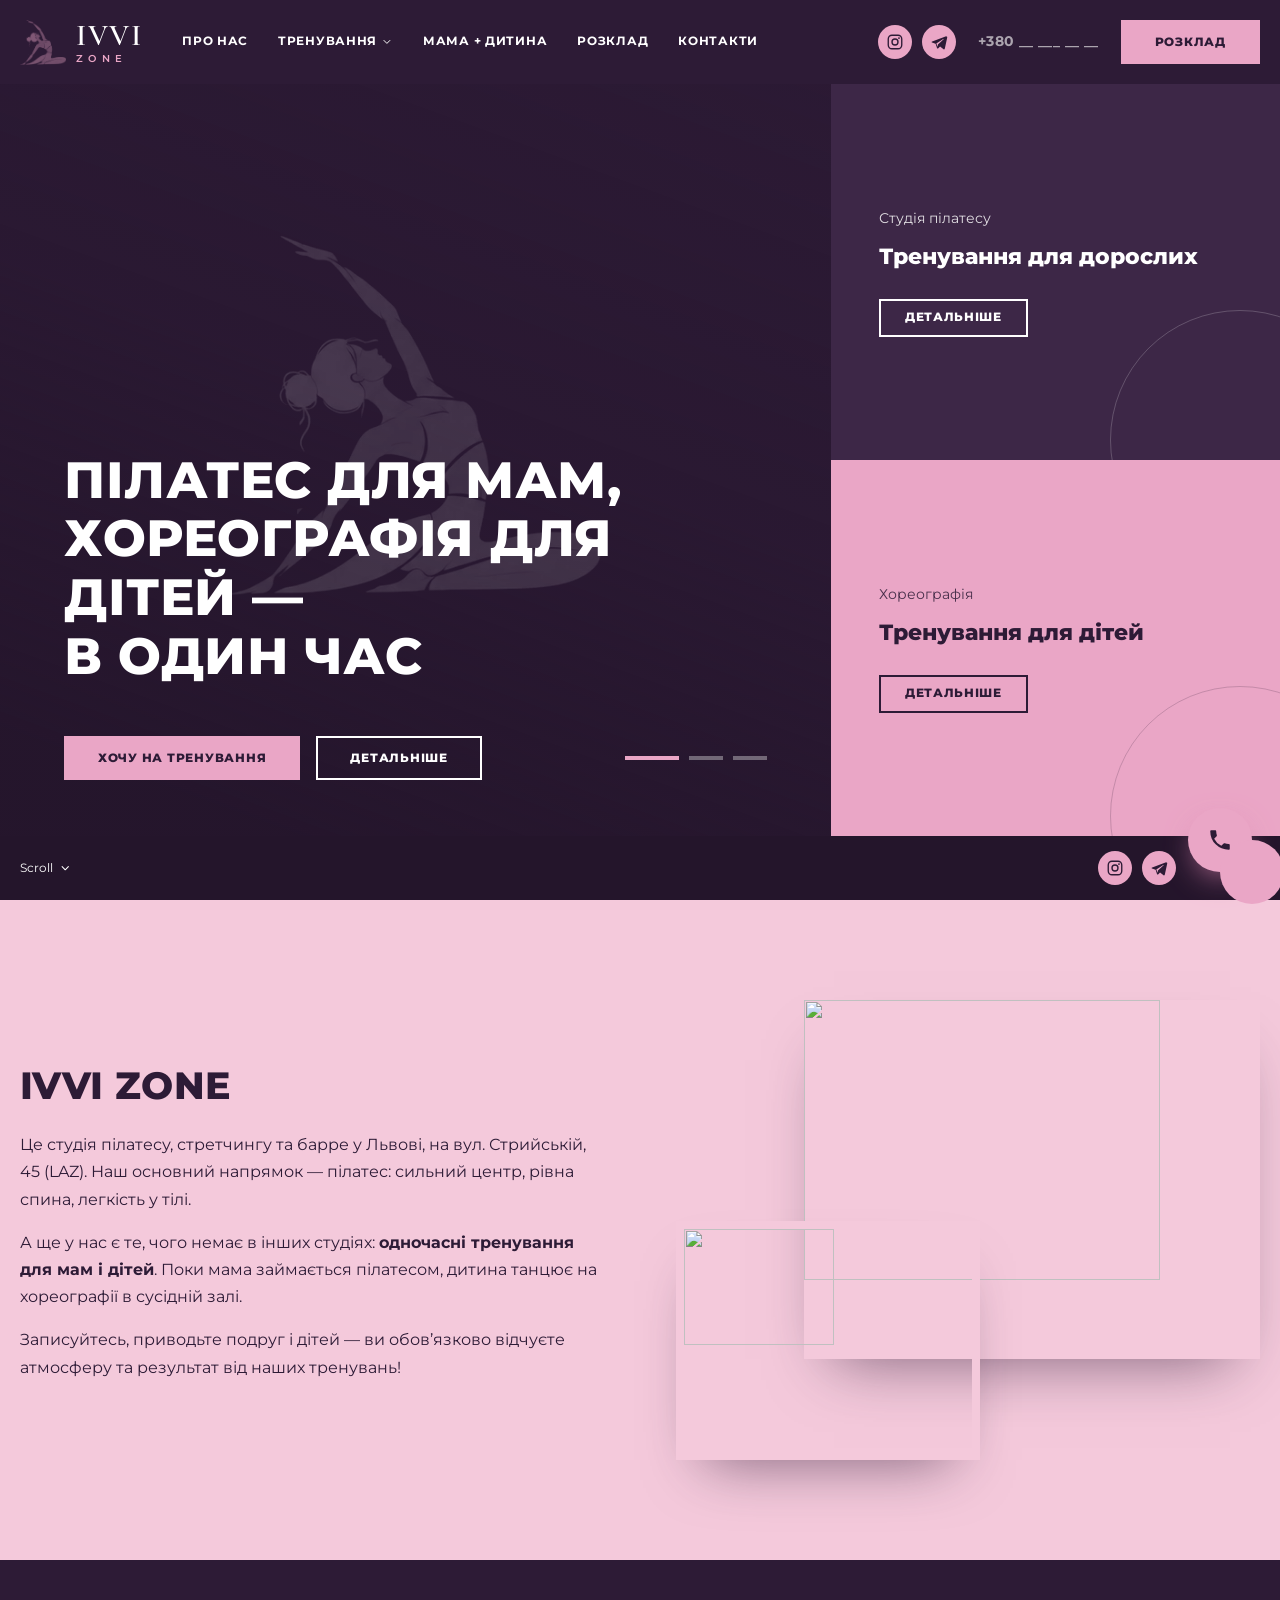
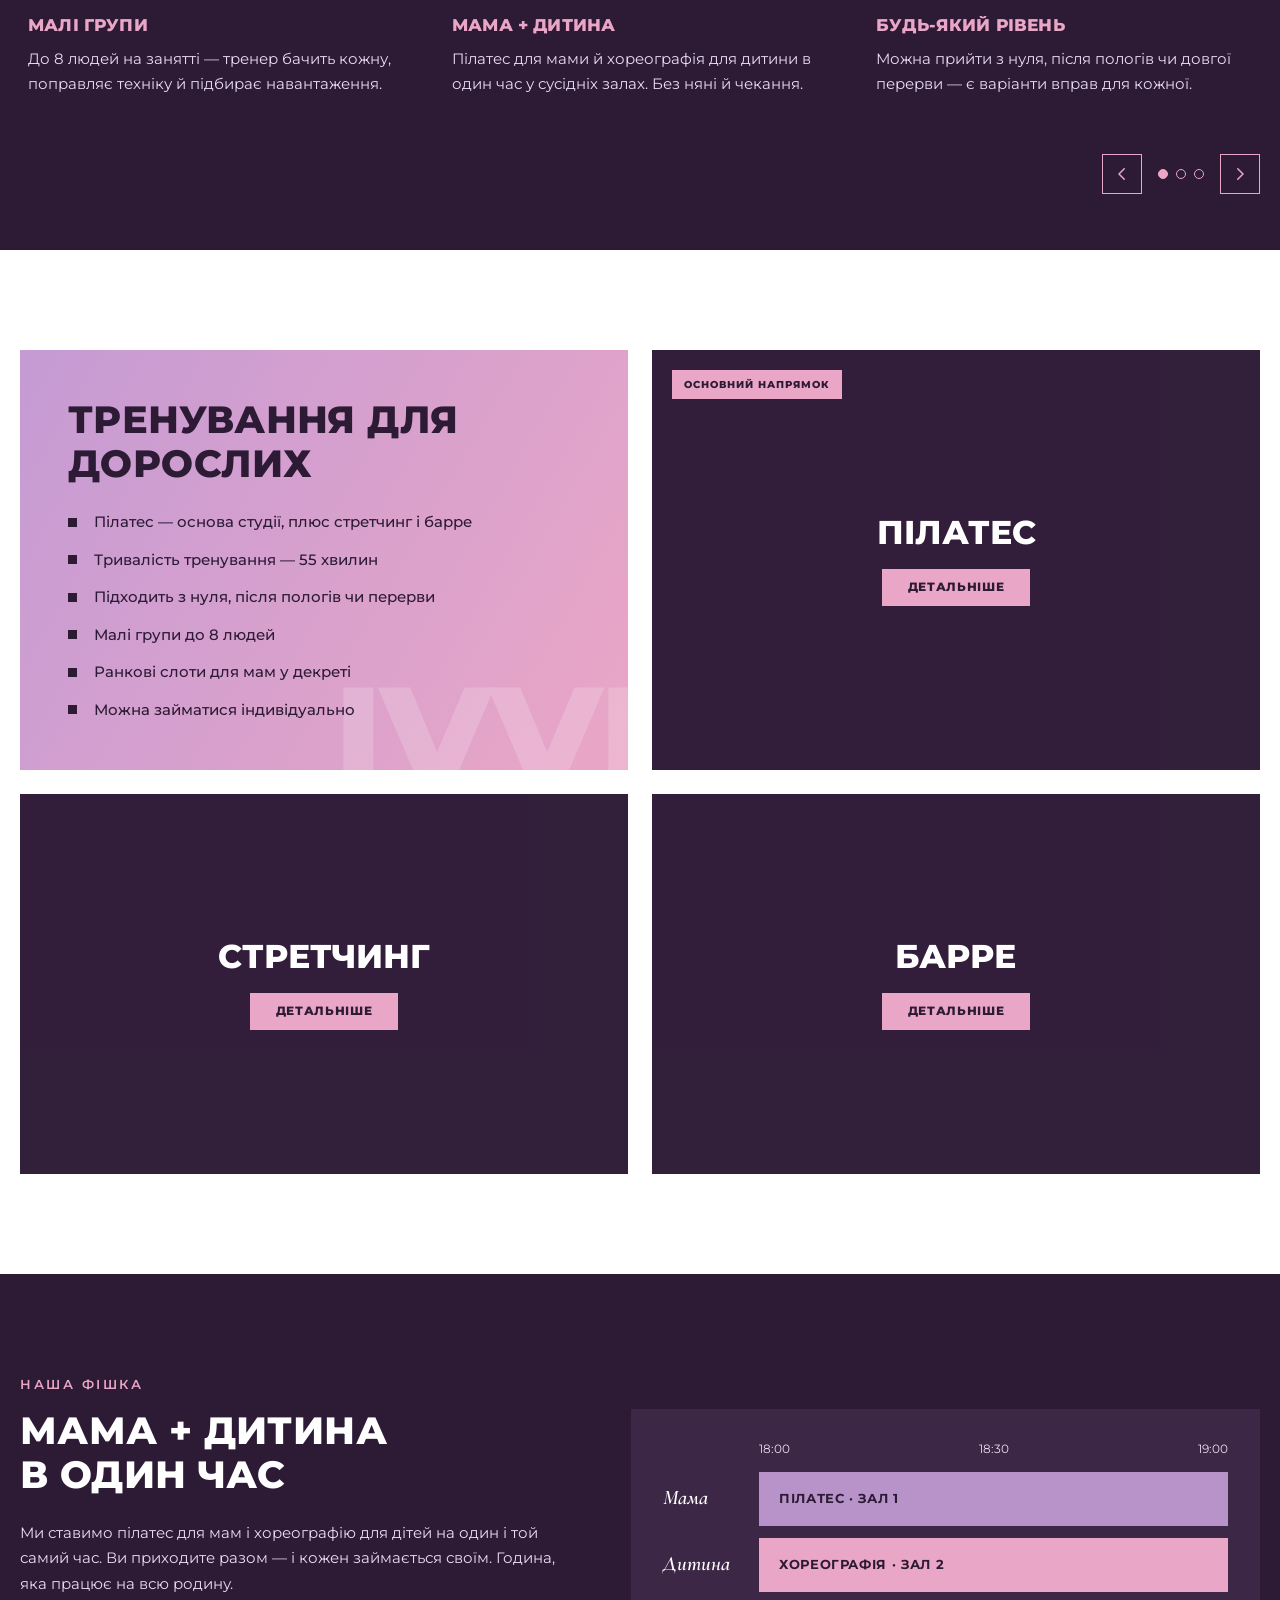
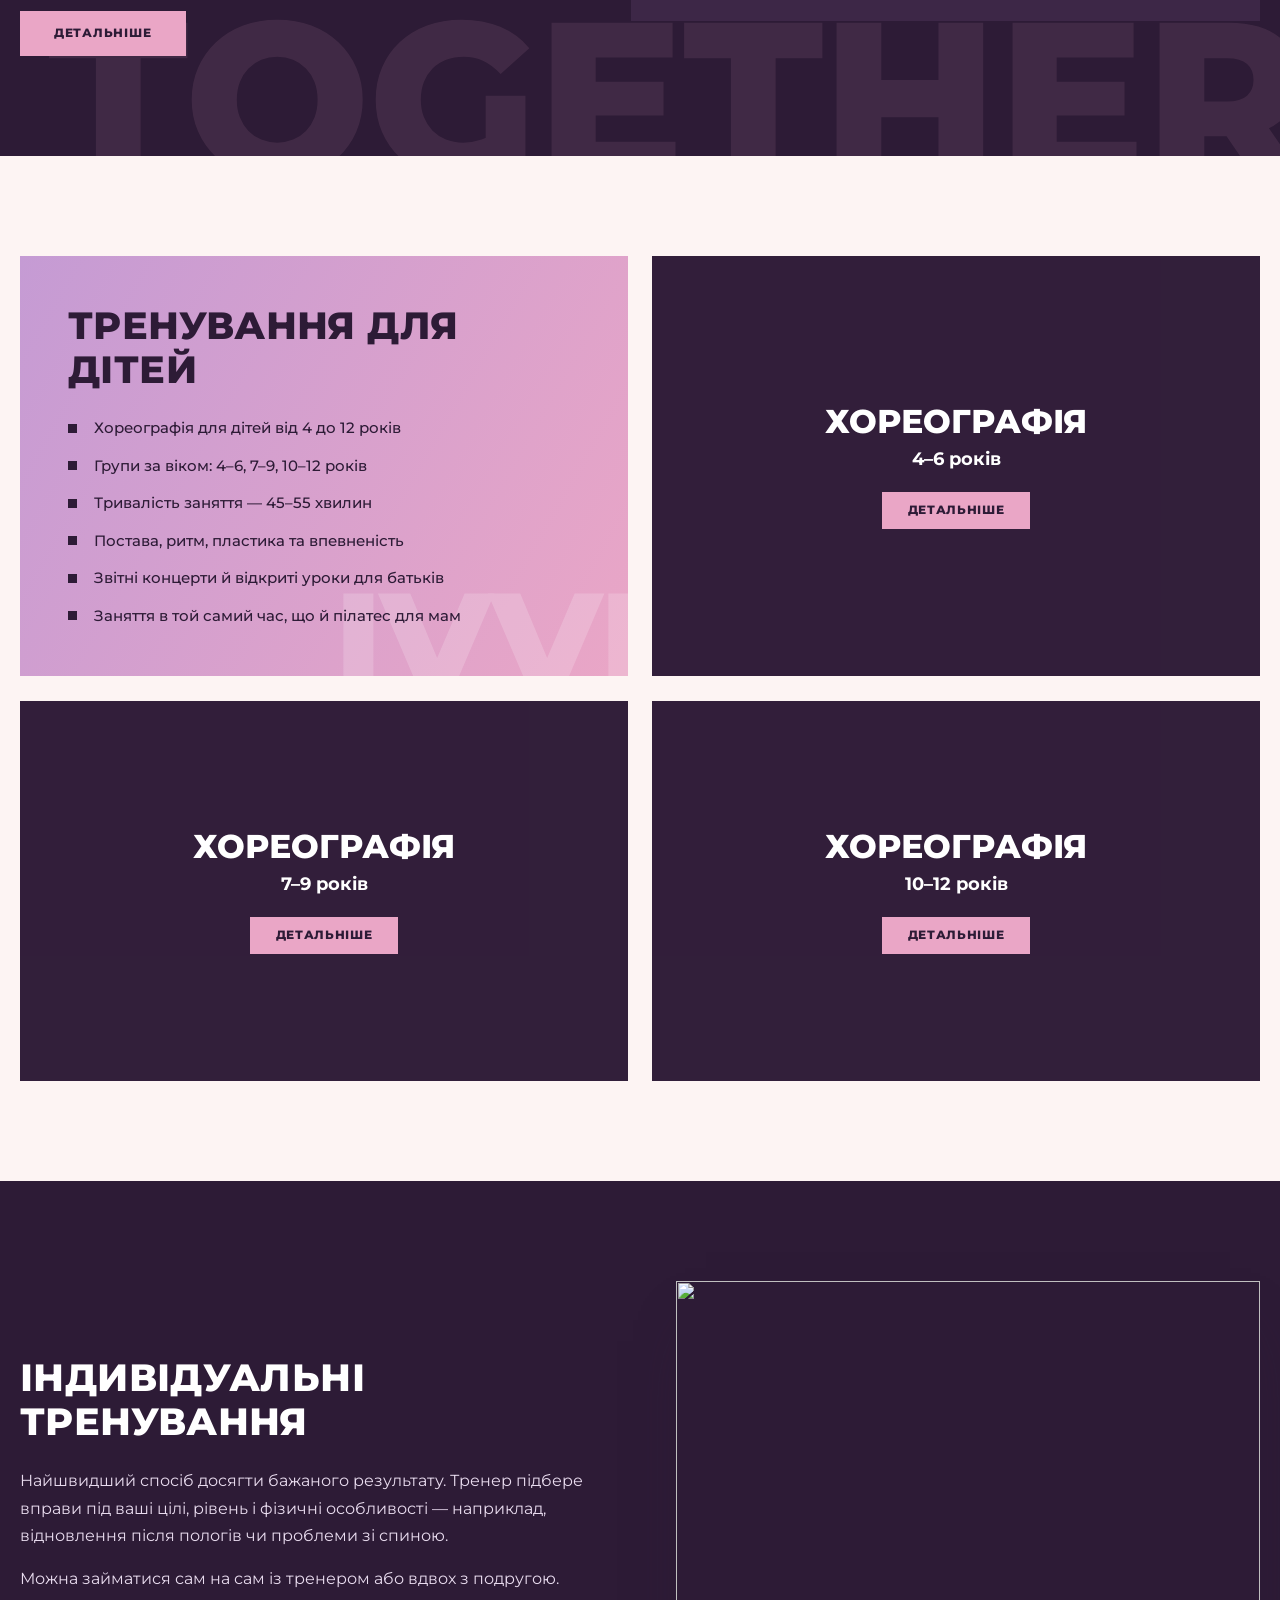
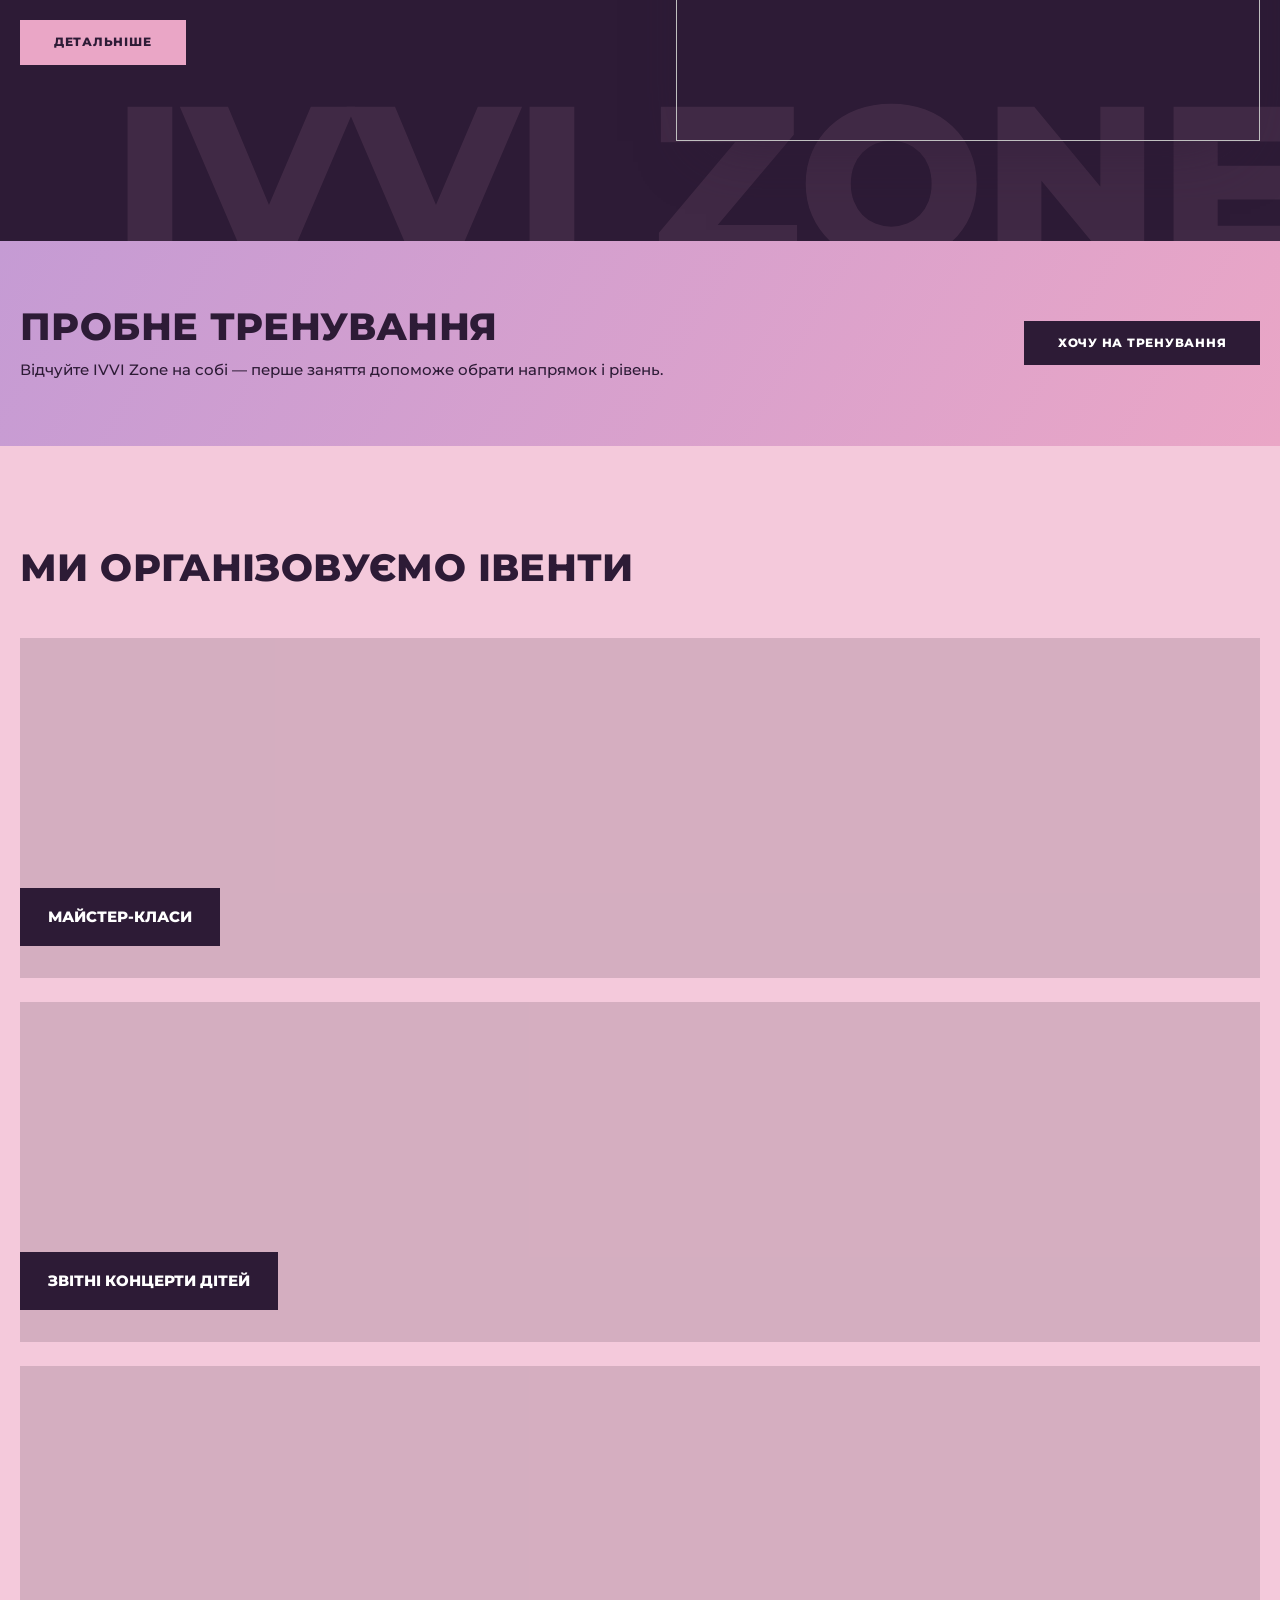
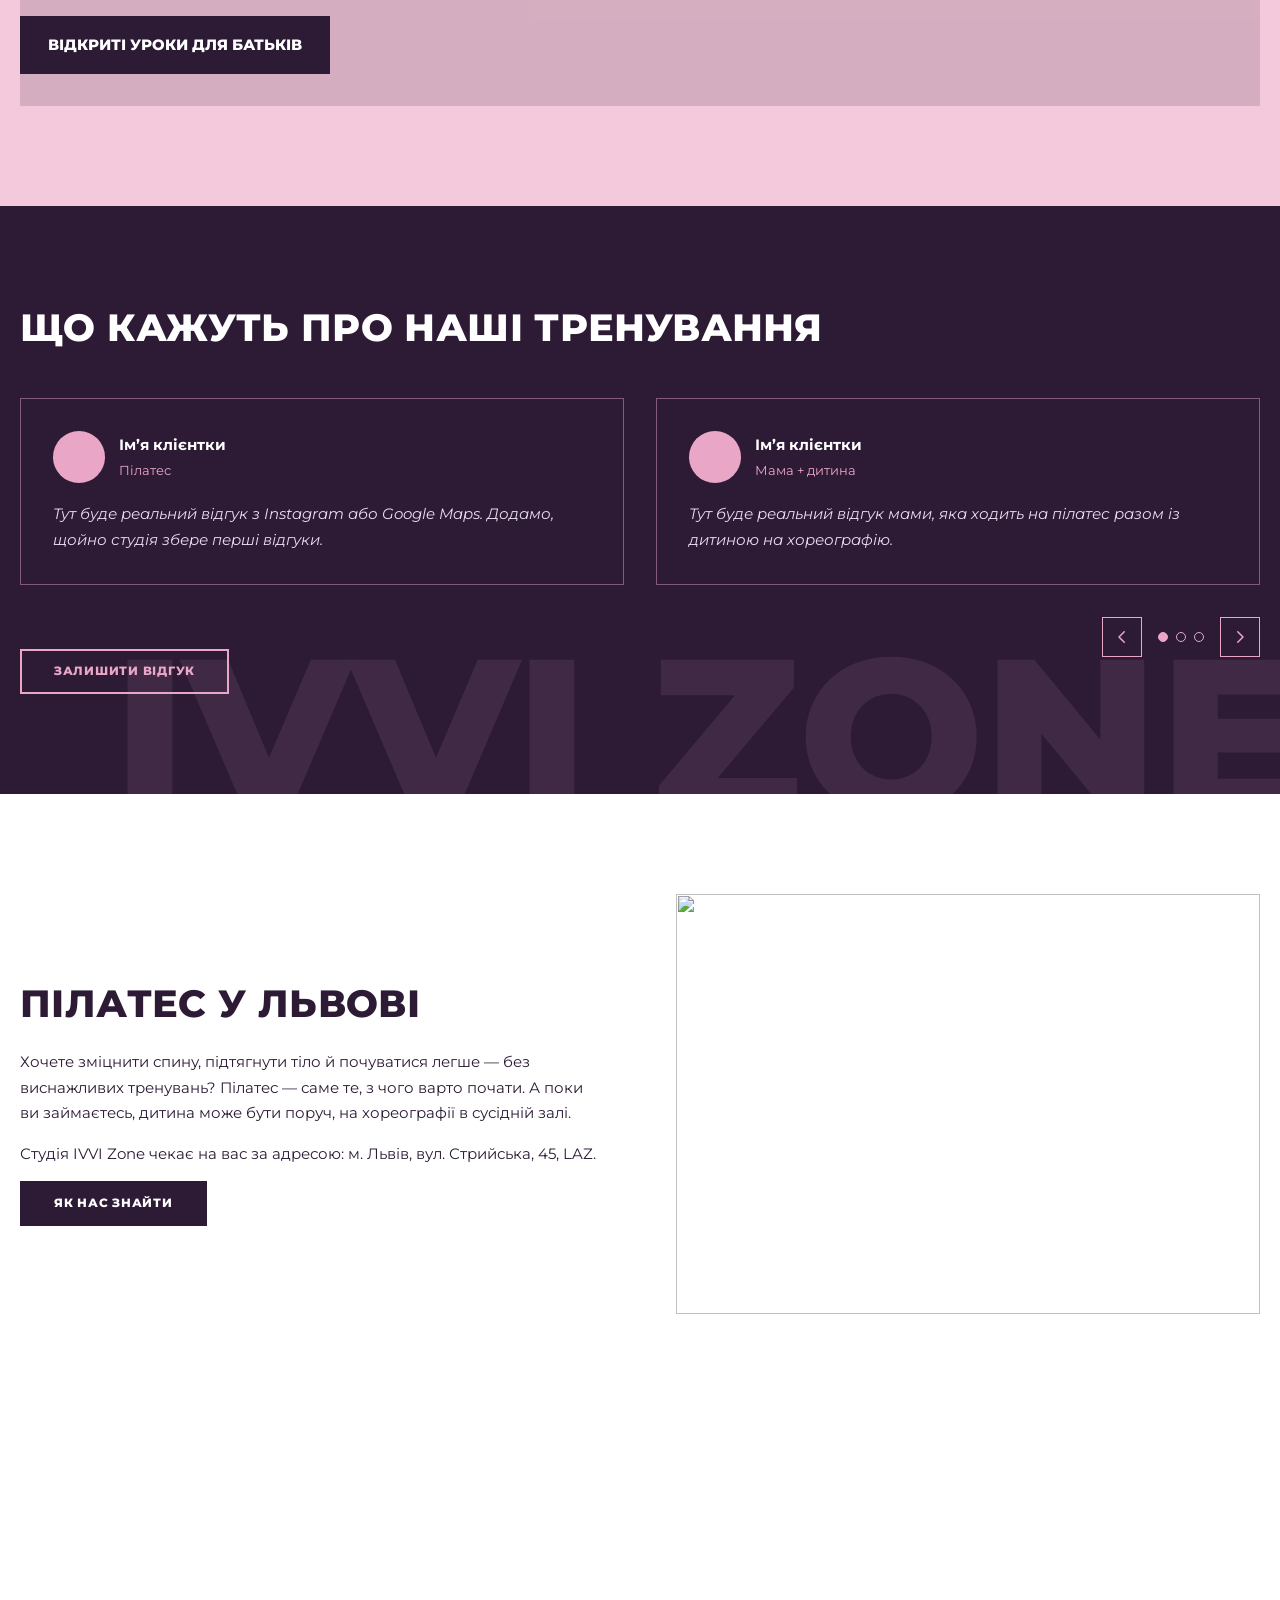
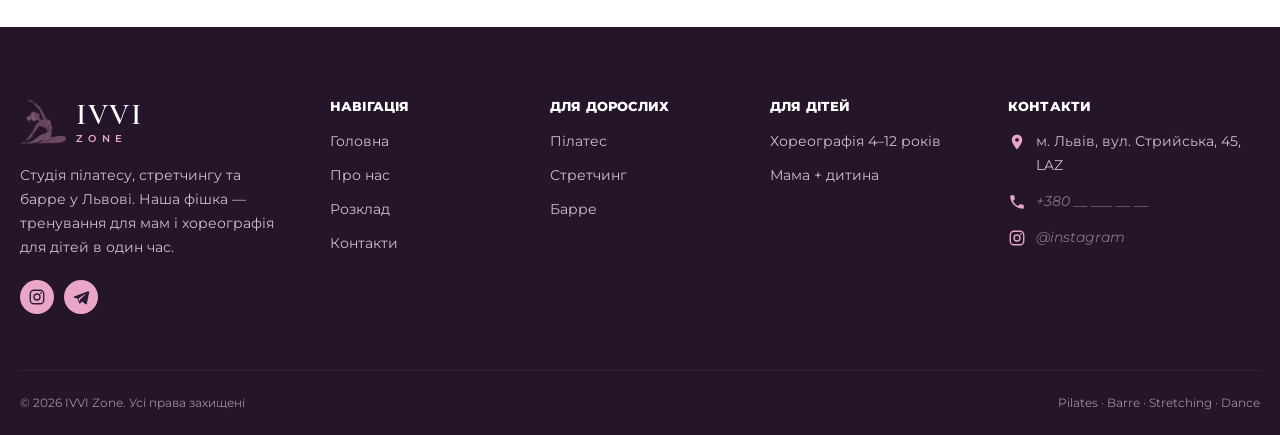
==== commit 7073b4c8: "Сайт у структурі jump-up: головна, сторінки напрямків, розклад, контакти, анімації" ====
--- a/index.html
+++ b/index.html
@@ -3,400 +3,313 @@
 <head>
   <meta charset="utf-8">
   <meta name="viewport" content="width=device-width, initial-scale=1">
-  <title>IVVI Zone — пілатес, стретчинг, барре та хореографія для дітей</title>
-  <meta name="description" content="IVVI Zone — студія пілатесу, стретчингу та барре. Наша фішка: мама займається пілатесом, а дитина в цей же час — хореографією.">
-  <meta name="theme-color" content="#fbe7e4">
+  <title>IVVI Zone — пілатес, стретчинг, барре та хореографія для дітей у Львові</title>
+  <meta name="description" content="Студія пілатесу у Львові. Наша фішка: мама займається пілатесом, а дитина в цей же час — хореографією.">
+  <meta name="theme-color" content="#2f1d38">
   <link rel="icon" type="image/png" href="assets/favicon.png">
   <link rel="apple-touch-icon" href="assets/apple-touch-icon.png">
   <link rel="preconnect" href="https://fonts.googleapis.com">
   <link rel="preconnect" href="https://fonts.gstatic.com" crossorigin>
-  <link href="https://fonts.googleapis.com/css2?family=Cormorant+Garamond:ital,wght@0,400;0,500;0,600;1,400;1,500&family=Montserrat:wght@300;400;500;600&display=swap" rel="stylesheet">
+  <link href="https://fonts.googleapis.com/css2?family=Cormorant+Garamond:ital,wght@0,500;0,600;1,500&family=Montserrat:wght@400;500;600;700;800&display=swap" rel="stylesheet">
   <link rel="stylesheet" href="styles.css">
 </head>
 <body>
-  <svg width="0" height="0" style="position:absolute" aria-hidden="true">
-    <symbol id="sparkle" viewBox="0 0 24 24">
-      <path d="M12 0C12.9 7.6 16.4 11.1 24 12C16.4 12.9 12.9 16.4 12 24C11.1 16.4 7.6 12.9 0 12C7.6 11.1 11.1 7.6 12 0Z" fill="currentColor"/>
-    </symbol>
-  </svg>
-
-  <header class="header" id="top">
-    <div class="container header__inner">
-      <a class="brand" href="#top" aria-label="IVVI Zone — на головну">
-        <img src="assets/mark.webp" alt="" width="44" height="43">
-        <span class="brand__name">IVVI <small>zone</small></span>
-      </a>
-      <nav class="nav" id="nav" aria-label="Головне меню">
-        <a href="#about">Про студію</a>
-        <a href="#directions">Напрямки</a>
-        <a href="#together">Мама + дитина</a>
-        <a href="#schedule">Розклад</a>
-        <a href="#prices">Ціни</a>
-        <a href="#contacts">Контакти</a>
-        <a class="btn btn--primary nav__cta" href="#signup">Пробне заняття</a>
-      </nav>
-      <button class="burger" id="burger" aria-label="Відкрити меню" aria-expanded="false" aria-controls="nav">
-        <span></span><span></span><span></span>
-      </button>
-    </div>
-  </header>
-
-  <main>
-    <section class="hero">
-      <div class="container hero__inner">
-        <div class="hero__text">
-          <p class="eyebrow">Студія пілатесу · формат «мама + дитина»</p>
-          <h1>Пілатес для мами,<br><em>хореографія для дитини</em> — в один час</h1>
-          <p class="lead">IVVI Zone — студія пілатесу, стретчингу та барре. Поки ви тренуєтесь, ваша дитина танцює в сусідній залі з хореографом. Без няні, без поспіху, без «зайвих» годин у дорозі.</p>
-          <div class="hero__actions">
-            <a class="btn btn--primary" href="#signup">Записатись на пробне</a>
-            <a class="btn btn--ghost" href="#schedule">Дивитись розклад</a>
+<header class="header" id="top">
+  <div class="container header__inner">
+    <a class="logo" href="index.html" aria-label="IVVI Zone — на головну">
+      <img src="assets/mark-pink.webp" alt="" width="46" height="45">
+      <span class="logo__text">IVVI<small>zone</small></span>
+    </a>
+    <nav class="menu" id="menu" aria-label="Головне меню">
+      <ul class="menu__list">
+        <li><a href="index.html#about">Про нас</a></li>
+        <li class="menu__drop">
+          <button class="menu__toggle" type="button" aria-expanded="false">Тренування <svg viewBox="0 0 24 24" aria-hidden="true"><path d="m6 9 6 6 6-6" fill="none" stroke="currentColor" stroke-width="2" stroke-linecap="round" stroke-linejoin="round"/></svg></button>
+          <div class="dropdown">
+            <div><p class="dropdown__title">Дорослим</p><ul><li><a href="pilates.html">Пілатес</a></li><li><a href="stretching.html">Стретчинг</a></li><li><a href="barre.html">Барре</a></li></ul></div>
+            <div><p class="dropdown__title">Дітям</p><ul><li><a href="choreography.html">Хореографія 4–12 років</a></li><li><a href="mama.html">Мама + дитина</a></li></ul></div>
           </div>
-          <ul class="hero__facts">
-            <li><strong>до 8</strong><span>людей у групі</span></li>
-            <li><strong>55 хв</strong><span>тренування</span></li>
-            <li><strong>4–12</strong><span>років — діти</span></li>
-          </ul>
-        </div>
-        <div class="hero__visual" aria-hidden="true">
-          <div class="hero__halo"></div>
-          <img src="assets/logo.webp" alt="" width="1022" height="843">
-          <svg class="spark spark--1"><use href="#sparkle"/></svg>
-          <svg class="spark spark--2"><use href="#sparkle"/></svg>
-          <svg class="spark spark--3"><use href="#sparkle"/></svg>
-        </div>
+        </li>
+        <li><a href="mama.html">Мама + дитина</a></li>
+        <li><a href="schedule.html">Розклад</a></li>
+        <li><a href="contacts.html">Контакти</a></li>
+      </ul>
+      <div class="menu__side">
+        <div class="socials ">
+      <a href="#" aria-label="Instagram"><svg viewBox="0 0 24 24" aria-hidden="true"><rect x="3" y="3" width="18" height="18" rx="5" fill="none" stroke="currentColor" stroke-width="1.8"/><circle cx="12" cy="12" r="4" fill="none" stroke="currentColor" stroke-width="1.8"/><circle cx="17.3" cy="6.7" r="1.2" fill="currentColor"/></svg></a>
+      <a href="#" aria-label="Telegram"><svg viewBox="0 0 24 24" aria-hidden="true"><path d="M21.5 4.2 2.9 11.4c-1 .4-1 1.1-.2 1.4l4.8 1.5 1.8 5.6c.2.6.4.8.9.8.4 0 .6-.2.9-.4l2.3-2.2 4.7 3.5c.9.5 1.5.2 1.7-.8l3.1-14.6c.3-1.3-.5-1.9-1.4-1.5ZM8.4 14l9.3-5.9c.5-.3.9-.1.5.2l-7.6 6.9-.3 3.2L8.4 14Z" fill="currentColor"/></svg></a>
+    </div>
+        <a class="header__phone" href="contacts.html">+380 __ ___ __ __</a>
+        <a class="btn btn--pink" href="schedule.html">Розклад</a>
       </div>
-    </section>
-
-    <section class="split container" aria-label="Для кого тренування">
-      <a class="split__card split__card--adult reveal" href="#directions">
-        <span class="split__tag">Для мам і дорослих</span>
-        <h2>Пілатес, стретчинг, барре</h2>
-        <p>Сильний центр, рівна спина, гнучкість і легкість у тілі. Підходить з нуля.</p>
-        <span class="split__more">Детальніше <span aria-hidden="true">→</span></span>
-      </a>
-      <a class="split__card split__card--kids reveal" href="#kids">
-        <span class="split__tag">Для дітей</span>
-        <h2>Хореографія 4–12 років</h2>
-        <p>Постава, ритм, пластика і впевненість на сцені — у грі та з любов’ю.</p>
-        <span class="split__more">Детальніше <span aria-hidden="true">→</span></span>
-      </a>
-    </section>
-
-    <section class="section together" id="together">
-      <div class="container">
-        <div class="section__head reveal">
-          <p class="eyebrow">Наша фішка</p>
-          <h2>Одна година — два тренування</h2>
-          <p class="section__sub">Ми ставимо дорослий пілатес і дитячу хореографію на один і той самий час. Ви приходите разом — і кожен займається своїм.</p>
-        </div>
-
-        <div class="timeline reveal" aria-label="Приклад одночасних тренувань">
-          <div class="timeline__scale"><span>18:00</span><span>18:30</span><span>19:00</span></div>
-          <div class="timeline__row">
-            <span class="timeline__who">Мама</span>
-            <div class="timeline__bar timeline__bar--mom">Пілатес · зал 1</div>
-          </div>
-          <div class="timeline__row">
-            <span class="timeline__who">Дитина</span>
-            <div class="timeline__bar timeline__bar--kid">Хореографія · зал 2</div>
-          </div>
-        </div>
-
-        <ol class="steps">
-          <li class="step reveal">
-            <span class="step__num">01</span>
-            <h3>Приходите разом</h3>
-            <p>Обираєте зручний слот «мама + дитина» в розкладі — він однаковий для обох.</p>
-          </li>
-          <li class="step reveal">
-            <span class="step__num">02</span>
-            <h3>Тренуєтесь паралельно</h3>
-            <p>Ви — на пілатесі, дитина — на хореографії в сусідній залі під наглядом тренера.</p>
-          </li>
-          <li class="step reveal">
-            <span class="step__num">03</span>
-            <h3>Йдете додому разом</h3>
-            <p>Без пошуку няні та чекання в коридорі. Година, яка працює на всю родину.</p>
-          </li>
-        </ol>
+    </nav>
+    <button class="burger" id="burger" type="button" aria-label="Відкрити меню" aria-expanded="false" aria-controls="menu"><span></span><span></span><span></span></button>
+  </div>
+</header>
+<main>
+<section class="hero">
+  <div class="hero__main" data-hero>
+    <div class="hero__slide is-active">
+      <span class="hero__img" style="background-image:url('https://images.unsplash.com/photo-1747239685045-fcbcf98985db?auto=format&fit=crop&w=1800&q=70')"></span>
+      <div class="hero__content"><h1>Пілатес для мам,<br>хореографія для дітей&nbsp;—<br>в один час</h1></div>
+    </div><div class="hero__slide">
+      <span class="hero__img" style="background-image:url('https://images.unsplash.com/photo-1685339009948-d807094b1457?auto=format&fit=crop&w=1800&q=70')"></span>
+      <div class="hero__content"><h1>Хореографія<br>для дітей 4–12 років</h1></div>
+    </div><div class="hero__slide">
+      <span class="hero__img" style="background-image:url('https://images.unsplash.com/photo-1552196527-bffef41ef674?auto=format&fit=crop&w=1800&q=70')"></span>
+      <div class="hero__content"><h1>Пілатес, стретчинг<br>і барре у Львові</h1></div>
+    </div>
+    <img class="hero__mark" src="assets/mark-white.webp" alt="" aria-hidden="true">
+    <div class="hero__fixed">
+      <div class="hero__actions">
+        <button class="btn btn--pink" type="button" data-modal-open>Хочу на тренування</button>
+        <a class="btn btn--outline-light" href="mama.html">Детальніше</a>
       </div>
-    </section>
-
-    <section class="section" id="about">
-      <div class="container about">
-        <div class="about__text reveal">
-          <p class="eyebrow">Про студію</p>
-          <h2>Простір, де тіло відпочиває, а не втомлюється</h2>
-          <p>IVVI Zone — камерна студія, у центрі якої пілатес. Ми працюємо в малих групах, щоб тренер бачив кожну і міг поправити техніку. Доповнюємо пілатес стретчингом і барре — для гнучкості, тонусу й гарної постави.</p>
-          <p>А ще ми знаємо, як складно мамі знайти час на себе. Тому придумали формат, у якому дитина теж зайнята улюбленою справою — танцями.</p>
-        </div>
-        <ul class="perks">
-          <li class="perk reveal">
-            <svg class="perk__icon"><use href="#sparkle"/></svg>
-            <h3>Малі групи</h3>
-            <p>До 8 людей — увага до техніки кожної.</p>
-          </li>
-          <li class="perk reveal">
-            <svg class="perk__icon"><use href="#sparkle"/></svg>
-            <h3>Будь-який рівень</h3>
-            <p>Можна прийти з нуля, після пологів чи перерви.</p>
-          </li>
-          <li class="perk reveal">
-            <svg class="perk__icon"><use href="#sparkle"/></svg>
-            <h3>Розклад для мам</h3>
-            <p>Ранкові слоти та вечірні «мама + дитина».</p>
-          </li>
-          <li class="perk reveal">
-            <svg class="perk__icon"><use href="#sparkle"/></svg>
-            <h3>Затишна атмосфера</h3>
-            <p>Світлі зали, тиша, ніжна музика, без поспіху.</p>
-          </li>
-        </ul>
-      </div>
-    </section>
-
-    <section class="section section--tint" id="directions">
-      <div class="container">
-        <div class="section__head reveal">
-          <p class="eyebrow">Напрямки</p>
-          <h2>Тренування для дорослих</h2>
-        </div>
-        <div class="cards">
-          <article class="card card--main reveal">
-            <span class="card__badge">Основний напрямок</span>
-            <h3>Пілатес</h3>
-            <p>Глибокі м’язи, сильний прес і спина, правильне дихання. Плавні контрольовані рухи без ударного навантаження — безпечно для суглобів і підходить після пологів.</p>
-            <ul class="card__meta">
-              <li>55 хв</li><li>з нуля</li><li>на килимках</li>
-            </ul>
-            <a class="card__link" href="#signup" data-direction="Пілатес">Записатись →</a>
-          </article>
-          <article class="card reveal">
-            <h3>Стретчинг</h3>
-            <p>М’яке розтягування всього тіла: легкість, гнучкість, менше затисків у шиї та спині.</p>
-            <ul class="card__meta"><li>55 хв</li><li>будь-який рівень</li></ul>
-            <a class="card__link" href="#signup" data-direction="Стретчинг">Записатись →</a>
-          </article>
-          <article class="card reveal">
-            <h3>Барре</h3>
-            <p>Балетний станок, пілатес і фітнес в одному. Тонус ніг і сідниць, гарна постава.</p>
-            <ul class="card__meta"><li>55 хв</li><li>з нуля</li></ul>
-            <a class="card__link" href="#signup" data-direction="Барре">Записатись →</a>
-          </article>
-        </div>
-
-        <div class="section__head section__head--spaced reveal" id="kids">
-          <p class="eyebrow">Для дітей</p>
-          <h2>Дитяча хореографія</h2>
-          <p class="section__sub">Заняття йдуть у той самий час, що й пілатес для мам. Групи за віком.</p>
-        </div>
-        <div class="cards cards--kids">
-          <article class="card card--kid reveal">
-            <span class="card__age">4–6</span>
-            <h3>Малюки</h3>
-            <p>Ритміка, музичні ігри, перші танцювальні рухи, координація.</p>
-          </article>
-          <article class="card card--kid reveal">
-            <span class="card__age">7–9</span>
-            <h3>Молодша група</h3>
-            <p>Основи класичного танцю, розтяжка, постава, короткі постановки.</p>
-          </article>
-          <article class="card card--kid reveal">
-            <span class="card__age">10–12</span>
-            <h3>Старша група</h3>
-            <p>Сучасна хореографія, техніка, виступи та звітні концерти.</p>
-          </article>
-        </div>
-      </div>
-    </section>
-
-    <section class="section" id="schedule">
-      <div class="container">
-        <div class="section__head reveal">
-          <p class="eyebrow">Розклад</p>
-          <h2>Обирайте свій час</h2>
-          <p class="section__sub">Слоти <span class="pill pill--together">мама + дитина</span> — це пілатес і хореографія одночасно.</p>
-        </div>
-
-        <div class="filters" role="group" aria-label="Фільтр розкладу">
-          <button class="filter is-active" data-filter="all">Усі</button>
-          <button class="filter" data-filter="together">Мама + дитина</button>
-          <button class="filter" data-filter="pilates">Пілатес</button>
-          <button class="filter" data-filter="stretching">Стретчинг</button>
-          <button class="filter" data-filter="barre">Барре</button>
-          <button class="filter" data-filter="kids">Хореографія</button>
-        </div>
-
-        <div class="week">
-          <div class="day">
-            <h3>Понеділок</h3>
-            <div class="slot" data-type="pilates"><time>09:30</time><span>Пілатес</span></div>
-            <div class="slot slot--together" data-type="together pilates kids"><time>18:00</time><span>Пілатес + хореографія</span></div>
-            <div class="slot" data-type="stretching"><time>19:30</time><span>Стретчинг</span></div>
-          </div>
-          <div class="day">
-            <h3>Вівторок</h3>
-            <div class="slot" data-type="barre"><time>10:00</time><span>Барре</span></div>
-            <div class="slot" data-type="kids"><time>17:00</time><span>Хореографія 4–6</span></div>
-            <div class="slot" data-type="pilates"><time>19:00</time><span>Пілатес</span></div>
-          </div>
-          <div class="day">
-            <h3>Середа</h3>
-            <div class="slot" data-type="pilates"><time>09:30</time><span>Пілатес</span></div>
-            <div class="slot slot--together" data-type="together pilates kids"><time>18:00</time><span>Пілатес + хореографія</span></div>
-            <div class="slot" data-type="barre"><time>19:30</time><span>Барре</span></div>
-          </div>
-          <div class="day">
-            <h3>Четвер</h3>
-            <div class="slot" data-type="stretching"><time>10:00</time><span>Стретчинг</span></div>
-            <div class="slot" data-type="kids"><time>17:00</time><span>Хореографія 7–12</span></div>
-            <div class="slot" data-type="pilates"><time>19:00</time><span>Пілатес</span></div>
-          </div>
-          <div class="day">
-            <h3>П’ятниця</h3>
-            <div class="slot" data-type="pilates"><time>09:30</time><span>Пілатес</span></div>
-            <div class="slot slot--together" data-type="together pilates kids"><time>18:00</time><span>Пілатес + хореографія</span></div>
-          </div>
-          <div class="day">
-            <h3>Субота</h3>
-            <div class="slot slot--together" data-type="together pilates kids"><time>10:00</time><span>Пілатес + хореографія</span></div>
-            <div class="slot" data-type="stretching"><time>11:30</time><span>Стретчинг</span></div>
-            <div class="slot" data-type="barre"><time>12:30</time><span>Барре</span></div>
-          </div>
-        </div>
-      </div>
-    </section>
-
-    <section class="section section--tint" id="prices">
-      <div class="container">
-        <div class="section__head reveal">
-          <p class="eyebrow">Ціни</p>
-          <h2>Абонементи</h2>
-        </div>
-        <div class="prices">
-          <article class="price reveal">
-            <h3>Пробне</h3>
-            <p class="price__value">200 <span>₴</span></p>
-            <p class="price__note">перше заняття будь-якого напрямку</p>
-            <a class="btn btn--ghost" href="#signup">Записатись</a>
-          </article>
-          <article class="price reveal">
-            <h3>Разове</h3>
-            <p class="price__value">350 <span>₴</span></p>
-            <p class="price__note">одне заняття</p>
-            <a class="btn btn--ghost" href="#signup">Записатись</a>
-          </article>
-          <article class="price reveal">
-            <h3>8 занять</h3>
-            <p class="price__value">2 400 <span>₴</span></p>
-            <p class="price__note">на 1 місяць, будь-які напрямки</p>
-            <a class="btn btn--ghost" href="#signup">Записатись</a>
-          </article>
-          <article class="price price--featured reveal">
-            <span class="card__badge">Вигідно</span>
-            <h3>Мама + дитина</h3>
-            <p class="price__value">4 200 <span>₴</span></p>
-            <p class="price__note">8 пілатесу + 8 хореографії на місяць</p>
-            <a class="btn btn--primary" href="#signup" data-direction="Мама + дитина">Записатись</a>
-          </article>
-        </div>
-      </div>
-    </section>
-
-    <section class="section" id="faq">
-      <div class="container faq">
-        <div class="section__head reveal">
-          <p class="eyebrow">Питання</p>
-          <h2>Часті запитання</h2>
-        </div>
-        <div class="faq__list">
-          <details class="reveal">
-            <summary>Я ніколи не займалась пілатесом. Можна прийти?</summary>
-            <p>Так. Тренер покаже базові вправи й дихання, а складніші варіанти даватиме поступово.</p>
-          </details>
-          <details class="reveal">
-            <summary>Що взяти з собою?</summary>
-            <p>Зручний одяг, шкарпетки та воду. Килимки й інвентар є в студії. Дитині — форму для танців і чешки.</p>
-          </details>
-          <details class="reveal">
-            <summary>З якого віку дитина може ходити на хореографію?</summary>
-            <p>З 4 років. Групи поділені за віком, щоб навантаження було відповідним.</p>
-          </details>
-          <details class="reveal">
-            <summary>А якщо дитина не хоче йти до тренера одна?</summary>
-            <p>Перші хвилини можна побути поруч. Зазвичай за 1–2 заняття діти звикають і біжуть у залу самі.</p>
-          </details>
-          <details class="reveal">
-            <summary>Чи можна займатись після пологів?</summary>
-            <p>Так, після дозволу лікаря. Попередьте тренера — він адаптує вправи.</p>
-          </details>
-        </div>
-      </div>
-    </section>
-
-    <section class="section signup" id="signup">
-      <div class="container signup__inner">
-        <div class="signup__text reveal">
-          <p class="eyebrow">Пробне заняття</p>
-          <h2>Приходьте знайомитись</h2>
-          <p>Залиште номер — адміністратор зв’яжеться з вами, підбере зручний час і розповість, що взяти з собою.</p>
-          <img class="signup__mark" src="assets/mark.webp" alt="" width="411" height="399" loading="lazy">
-        </div>
-        <form class="form reveal" id="signup-form" novalidate>
-          <label>
-            <span>Ваше ім’я</span>
-            <input name="name" type="text" autocomplete="given-name" required>
-          </label>
-          <label>
-            <span>Телефон</span>
-            <input name="phone" type="tel" autocomplete="tel" placeholder="+380" required>
-          </label>
-          <label>
-            <span>Напрямок</span>
-            <select name="direction" id="direction">
-              <option>Пілатес</option>
-              <option>Мама + дитина</option>
-              <option>Стретчинг</option>
-              <option>Барре</option>
-              <option>Хореографія для дитини</option>
-            </select>
-          </label>
-          <label class="form__age" hidden>
-            <span>Вік дитини</span>
-            <input name="age" type="number" min="3" max="14" inputmode="numeric">
-          </label>
-          <button class="btn btn--primary" type="submit">Записатись</button>
-          <p class="form__status" role="status" aria-live="polite"></p>
-        </form>
-      </div>
-    </section>
-  </main>
-
-  <footer class="footer" id="contacts">
-    <div class="container footer__inner">
-      <div class="footer__brand">
-        <img src="assets/logo.webp" alt="IVVI Zone" width="1022" height="843" loading="lazy">
-      </div>
-      <div>
-        <h3>Контакти</h3>
-        <ul class="footer__list">
-          <li><a href="tel:+380000000000">+380 (00) 000-00-00</a></li>
-          <li>м. Київ, вул. Назва, 1</li>
-          <li>Пн–Пт 09:00–21:00, Сб 10:00–14:00</li>
-        </ul>
-      </div>
-      <div>
-        <h3>Соцмережі</h3>
-        <ul class="footer__list">
-          <li><a href="#" target="_blank" rel="noopener">Instagram</a></li>
-          <li><a href="#" target="_blank" rel="noopener">Telegram</a></li>
-        </ul>
-      </div>
-    </div>
-    <p class="footer__copy container">© <span id="year">2026</span> IVVI Zone · Pilates · Barre · Stretching · Dance</p>
-  </footer>
-
-  <script src="script.js"></script>
+      <div class="hero__dots"><button type="button" class="is-active" aria-label="Слайд 1"></button><button type="button" class="" aria-label="Слайд 2"></button><button type="button" class="" aria-label="Слайд 3"></button></div>
+    </div>
+  </div>
+  <div class="hero__side">
+    <a class="hero__tile hero__tile--dark" href="#trainings">
+      <span class="hero__tile-kicker">Студія пілатесу</span>
+      <span class="hero__tile-title">Тренування для дорослих</span>
+      <span class="btn btn--outline-light btn--sm">Детальніше</span>
+    </a>
+    <a class="hero__tile hero__tile--pink" href="#kids">
+      <span class="hero__tile-kicker">Хореографія</span>
+      <span class="hero__tile-title">Тренування для дітей</span>
+      <span class="btn btn--outline-dark btn--sm">Детальніше</span>
+    </a>
+  </div>
+</section>
+<div class="hero-bar">
+  <div class="container hero-bar__inner">
+    <a class="hero-bar__scroll" href="#about">Scroll <svg viewBox="0 0 24 24" aria-hidden="true"><path d="m6 9 6 6 6-6" fill="none" stroke="currentColor" stroke-width="2" stroke-linecap="round" stroke-linejoin="round"/></svg></a>
+    <div class="socials socials--light">
+      <a href="#" aria-label="Instagram"><svg viewBox="0 0 24 24" aria-hidden="true"><rect x="3" y="3" width="18" height="18" rx="5" fill="none" stroke="currentColor" stroke-width="1.8"/><circle cx="12" cy="12" r="4" fill="none" stroke="currentColor" stroke-width="1.8"/><circle cx="17.3" cy="6.7" r="1.2" fill="currentColor"/></svg></a>
+      <a href="#" aria-label="Telegram"><svg viewBox="0 0 24 24" aria-hidden="true"><path d="M21.5 4.2 2.9 11.4c-1 .4-1 1.1-.2 1.4l4.8 1.5 1.8 5.6c.2.6.4.8.9.8.4 0 .6-.2.9-.4l2.3-2.2 4.7 3.5c.9.5 1.5.2 1.7-.8l3.1-14.6c.3-1.3-.5-1.9-1.4-1.5ZM8.4 14l9.3-5.9c.5-.3.9-.1.5.2l-7.6 6.9-.3 3.2L8.4 14Z" fill="currentColor"/></svg></a>
+    </div>
+  </div>
+</div>
+
+<section class="section section--pink about" id="about">
+  <span class="watermark" aria-hidden="true">IVVI ZONE</span>
+  <div class="container about__grid">
+    <div class="about__text anim anim--left">
+      <h2>IVVI Zone</h2>
+      <p>Це студія пілатесу, стретчингу та барре у Львові, на вул. Стрийській, 45 (LAZ). Наш основний напрямок — пілатес: сильний центр, рівна спина, легкість у тілі.</p><p>А ще у нас є те, чого немає в інших студіях: <b>одночасні тренування для мам і дітей</b>. Поки мама займається пілатесом, дитина танцює на хореографії в сусідній залі.</p><p>Записуйтесь, приводьте подруг і дітей — ви обов’язково відчуєте атмосферу та результат від наших тренувань!</p>
+      
+    </div>
+    <div class="about__pics anim anim--right">
+      <img class="about__pic about__pic--1" src="https://images.unsplash.com/photo-1783841193384-4269c68aa050?auto=format&fit=crop&w=900&q=70" alt="" loading="lazy">
+      <img class="about__pic about__pic--2" src="https://images.unsplash.com/photo-1767611126399-830f9e6ee0d8?auto=format&fit=crop&w=700&q=70" alt="" loading="lazy">
+    </div>
+  </div>
+</section>
+
+<section class="section section--dark section--tight">
+  <div class="container"><div class="slider slider--dark" data-slider data-per-view="3">
+  <div class="slider__viewport"><div class="slider__track"><div class="slider__slide"><article class="adv"><h3>Малі групи</h3><p>До 8 людей на занятті — тренер бачить кожну, поправляє техніку й підбирає навантаження.</p></article></div><div class="slider__slide"><article class="adv"><h3>Мама + дитина</h3><p>Пілатес для мами й хореографія для дитини в один час у сусідніх залах. Без няні й чекання.</p></article></div><div class="slider__slide"><article class="adv"><h3>Будь-який рівень</h3><p>Можна прийти з нуля, після пологів чи довгої перерви — є варіанти вправ для кожної.</p></article></div><div class="slider__slide"><article class="adv"><h3>Безпека</h3><p>Плавні контрольовані рухи без ударного навантаження: бережемо спину, коліна та суглоби.</p></article></div><div class="slider__slide"><article class="adv"><h3>Затишна студія</h3><p>Світлі зали, ніжна музика, без поспіху. Сюди хочеться повертатися.</p></article></div></div></div>
+  <div class="slider__nav">
+    <button class="slider__arrow slider__arrow--prev" type="button" aria-label="Назад"><svg viewBox="0 0 24 24" aria-hidden="true"><path d="m9 5 7 7-7 7" fill="none" stroke="currentColor" stroke-width="2" stroke-linecap="round" stroke-linejoin="round"/></svg></button>
+    <div class="slider__dots"></div>
+    <button class="slider__arrow" type="button" aria-label="Далі"><svg viewBox="0 0 24 24" aria-hidden="true"><path d="m9 5 7 7-7 7" fill="none" stroke="currentColor" stroke-width="2" stroke-linecap="round" stroke-linejoin="round"/></svg></button>
+  </div>
+</div></div>
+</section>
+
+<section class="section" id="trainings">
+  <span class="watermark" aria-hidden="true">IVVI ZONE</span>
+  <div class="container services">
+    <div class="info-box anim anim--left">
+  <h2>Тренування для дорослих</h2>
+  <ul class="bullets"><li>Пілатес — основа студії, плюс стретчинг і барре</li><li>Тривалість тренування — 55 хвилин</li><li>Підходить з нуля, після пологів чи перерви</li><li>Малі групи до 8 людей</li><li>Ранкові слоти для мам у декреті</li><li>Можна займатися індивідуально</li></ul>
+  <span class="watermark" aria-hidden="true">IVVI</span>
+</div>
+    <a class="service anim anim--flip" href="pilates.html">
+  <span class="service__bg" style="background-image:url('https://images.unsplash.com/photo-1747238415033-b74eec07eb59?auto=format&fit=crop&w=900&q=70')"></span>
+  <span class="service__badge">Основний напрямок</span>
+  <span class="service__body"><span class="service__title">Пілатес</span><span class="btn btn--pink btn--sm">Детальніше</span></span>
+</a><a class="service anim anim--flip" href="stretching.html">
+  <span class="service__bg" style="background-image:url('https://images.unsplash.com/photo-1640262653851-103cbaf802d5?auto=format&fit=crop&w=900&q=70')"></span>
+  
+  <span class="service__body"><span class="service__title">Стретчинг</span><span class="btn btn--pink btn--sm">Детальніше</span></span>
+</a><a class="service anim anim--flip" href="barre.html">
+  <span class="service__bg" style="background-image:url('https://images.unsplash.com/photo-1770012905139-713758ded6ec?auto=format&fit=crop&w=900&q=70')"></span>
+  
+  <span class="service__body"><span class="service__title">Барре</span><span class="btn btn--pink btn--sm">Детальніше</span></span>
+</a>
+  </div>
+</section>
+
+<section class="section section--dark together" id="together">
+  <span class="watermark" aria-hidden="true">TOGETHER</span>
+  <div class="container together__grid">
+    <div class="anim anim--left">
+      <p class="kicker">Наша фішка</p>
+      <h2>Мама + дитина<br>в один час</h2>
+      <p>Ми ставимо пілатес для мам і хореографію для дітей на один і той самий час. Ви приходите разом — і кожен займається своїм. Година, яка працює на всю родину.</p>
+      <a class="btn btn--pink" href="mama.html">Детальніше</a>
+    </div>
+    <div class="timeline anim anim--fade">
+  <div class="timeline__scale"><span>18:00</span><span>18:30</span><span>19:00</span></div>
+  <div class="timeline__row"><span class="timeline__who">Мама</span><div class="timeline__bar timeline__bar--mom">Пілатес · зал 1</div></div>
+  <div class="timeline__row"><span class="timeline__who">Дитина</span><div class="timeline__bar timeline__bar--kid">Хореографія · зал 2</div></div>
+</div>
+  </div>
+</section>
+
+<section class="section section--soft" id="kids">
+  <span class="watermark" aria-hidden="true">IVVI ZONE</span>
+  <div class="container services">
+    <div class="info-box anim anim--left">
+  <h2>Тренування для дітей</h2>
+  <ul class="bullets"><li>Хореографія для дітей від 4 до 12 років</li><li>Групи за віком: 4–6, 7–9, 10–12 років</li><li>Тривалість заняття — 45–55 хвилин</li><li>Постава, ритм, пластика та впевненість</li><li>Звітні концерти й відкриті уроки для батьків</li><li>Заняття в той самий час, що й пілатес для мам</li></ul>
+  <span class="watermark" aria-hidden="true">IVVI</span>
+</div>
+    <a class="service anim anim--flip" href="choreography.html#age-4">
+  <span class="service__bg" style="background-image:url('https://images.unsplash.com/photo-1681312206210-5f52c564d30d?auto=format&fit=crop&w=900&q=70')"></span>
+  
+  <span class="service__body"><span class="service__title">Хореографія</span><span class="service__sub">4–6 років</span><span class="btn btn--pink btn--sm">Детальніше</span></span>
+</a><a class="service anim anim--flip" href="choreography.html#age-7">
+  <span class="service__bg" style="background-image:url('https://images.unsplash.com/photo-1685339009948-d807094b1457?auto=format&fit=crop&w=900&q=70')"></span>
+  
+  <span class="service__body"><span class="service__title">Хореографія</span><span class="service__sub">7–9 років</span><span class="btn btn--pink btn--sm">Детальніше</span></span>
+</a><a class="service anim anim--flip" href="choreography.html#age-10">
+  <span class="service__bg" style="background-image:url('https://images.unsplash.com/photo-1508807526345-15e9b5f4eaff?auto=format&fit=crop&w=900&q=70')"></span>
+  
+  <span class="service__body"><span class="service__title">Хореографія</span><span class="service__sub">10–12 років</span><span class="btn btn--pink btn--sm">Детальніше</span></span>
+</a>
+  </div>
+</section>
+
+<section class="section section--dark">
+  <span class="watermark" aria-hidden="true">IVVI ZONE</span>
+  <div class="container about__grid">
+    <div class="about__text anim anim--left">
+      <h2>Індивідуальні тренування</h2>
+      <p>Найшвидший спосіб досягти бажаного результату. Тренер підбере вправи під ваші цілі, рівень і фізичні особливості — наприклад, відновлення після пологів чи проблеми зі спиною.</p>
+      <p>Можна займатися сам на сам із тренером або вдвох з подругою.</p>
+      <button class="btn btn--pink" type="button" data-modal-open>Детальніше</button>
+    </div>
+    <div class="about__pics anim anim--right">
+      <img class="about__pic about__pic--single" src="https://images.unsplash.com/photo-1747239202356-764770773c9a?auto=format&fit=crop&w=1000&q=70" alt="" loading="lazy">
+    </div>
+  </div>
+</section>
+
+<section class="trial">
+  <div class="container trial__inner">
+    <div class="trial__text anim anim--tilt">
+      <h2>Пробне тренування</h2>
+      <p>Відчуйте IVVI Zone на собі — перше заняття допоможе обрати напрямок і рівень.</p>
+    </div>
+    <button class="btn btn--dark btn--beat anim" type="button" data-modal-open>Хочу на тренування</button>
+  </div>
+</section>
+
+<section class="section section--pink events">
+  <div class="container">
+    <div class="section__head section__head--row"><h2>Ми організовуємо івенти</h2></div>
+    <div class="events__list"><button class="event anim anim--fade" type="button" data-modal-open style="background-image:url('https://images.unsplash.com/photo-1761035005546-62b8018b212a?auto=format&fit=crop&w=1600&q=70')"><span class="event__label">Майстер-класи</span></button><button class="event anim anim--fade" type="button" data-modal-open style="background-image:url('https://images.unsplash.com/photo-1558905566-ddbeb2fc2c2f?auto=format&fit=crop&w=1600&q=70')"><span class="event__label">Звітні концерти дітей</span></button><button class="event anim anim--fade" type="button" data-modal-open style="background-image:url('https://images.unsplash.com/photo-1677603142061-d19e9cbd5e4f?auto=format&fit=crop&w=1600&q=70')"><span class="event__label">Відкриті уроки для батьків</span></button></div>
+  </div>
+</section>
+
+<section class="section section--dark">
+  <span class="watermark" aria-hidden="true">IVVI ZONE</span>
+  <div class="container">
+    <div class="section__head section__head--row">
+      <h2>Що кажуть про наші тренування</h2>
+    </div>
+    <div class="slider slider--dark slider--reviews" data-slider data-per-view="2">
+  <div class="slider__viewport"><div class="slider__track"><div class="slider__slide"><article class="review">
+  <div class="review__head"><span class="review__avatar"><svg viewBox="0 0 24 24" aria-hidden="true"><path d="M12 0C12.9 7.6 16.4 11.1 24 12C16.4 12.9 12.9 16.4 12 24C11.1 16.4 7.6 12.9 0 12C7.6 11.1 11.1 7.6 12 0Z" fill="currentColor"/></svg></span><div><b>Ім’я клієнтки</b><span>Пілатес</span></div></div>
+  <p>Тут буде реальний відгук з Instagram або Google Maps. Додамо, щойно студія збере перші відгуки.</p>
+</article></div><div class="slider__slide"><article class="review">
+  <div class="review__head"><span class="review__avatar"><svg viewBox="0 0 24 24" aria-hidden="true"><path d="M12 0C12.9 7.6 16.4 11.1 24 12C16.4 12.9 12.9 16.4 12 24C11.1 16.4 7.6 12.9 0 12C7.6 11.1 11.1 7.6 12 0Z" fill="currentColor"/></svg></span><div><b>Ім’я клієнтки</b><span>Мама + дитина</span></div></div>
+  <p>Тут буде реальний відгук мами, яка ходить на пілатес разом із дитиною на хореографію.</p>
+</article></div><div class="slider__slide"><article class="review">
+  <div class="review__head"><span class="review__avatar"><svg viewBox="0 0 24 24" aria-hidden="true"><path d="M12 0C12.9 7.6 16.4 11.1 24 12C16.4 12.9 12.9 16.4 12 24C11.1 16.4 7.6 12.9 0 12C7.6 11.1 11.1 7.6 12 0Z" fill="currentColor"/></svg></span><div><b>Ім’я клієнтки</b><span>Стретчинг</span></div></div>
+  <p>Тут буде реальний відгук про стретчинг. Можна додати фото або коротке відео.</p>
+</article></div><div class="slider__slide"><article class="review">
+  <div class="review__head"><span class="review__avatar"><svg viewBox="0 0 24 24" aria-hidden="true"><path d="M12 0C12.9 7.6 16.4 11.1 24 12C16.4 12.9 12.9 16.4 12 24C11.1 16.4 7.6 12.9 0 12C7.6 11.1 11.1 7.6 12 0Z" fill="currentColor"/></svg></span><div><b>Ім’я клієнтки</b><span>Хореографія</span></div></div>
+  <p>Тут буде реальний відгук батьків про дитячу хореографію.</p>
+</article></div></div></div>
+  <div class="slider__nav">
+    <button class="slider__arrow slider__arrow--prev" type="button" aria-label="Назад"><svg viewBox="0 0 24 24" aria-hidden="true"><path d="m9 5 7 7-7 7" fill="none" stroke="currentColor" stroke-width="2" stroke-linecap="round" stroke-linejoin="round"/></svg></button>
+    <div class="slider__dots"></div>
+    <button class="slider__arrow" type="button" aria-label="Далі"><svg viewBox="0 0 24 24" aria-hidden="true"><path d="m9 5 7 7-7 7" fill="none" stroke="currentColor" stroke-width="2" stroke-linecap="round" stroke-linejoin="round"/></svg></button>
+  </div>
+</div>
+    <a class="btn btn--outline-pink" href="#">Залишити відгук</a>
+  </div>
+</section>
+
+<section class="section seo">
+  <div class="container about__grid">
+    <div class="anim anim--left">
+      <h2>Пілатес у Львові</h2>
+      <p>Хочете зміцнити спину, підтягнути тіло й почуватися легше — без виснажливих тренувань? Пілатес — саме те, з чого варто почати. А поки ви займаєтесь, дитина може бути поруч, на хореографії в сусідній залі.</p>
+      <p>Студія IVVI Zone чекає на вас за адресою: м. Львів, вул. Стрийська, 45, LAZ.</p>
+      <a class="btn btn--dark" href="contacts.html">Як нас знайти</a>
+    </div>
+    <div class="anim anim--right"><img class="seo__img" src="https://images.unsplash.com/photo-1788463127084-9569ff96efbd?auto=format&fit=crop&w=1000&q=70" alt="" loading="lazy"></div>
+  </div>
+</section>
+
+<section class="insta" aria-label="Instagram"><a class="insta__tile" href="#" style="background-image:url('https://images.unsplash.com/photo-1788463127138-d17920230de9?auto=format&fit=crop&w=500&q=70')"><span><svg viewBox="0 0 24 24" aria-hidden="true"><rect x="3" y="3" width="18" height="18" rx="5" fill="none" stroke="currentColor" stroke-width="1.8"/><circle cx="12" cy="12" r="4" fill="none" stroke="currentColor" stroke-width="1.8"/><circle cx="17.3" cy="6.7" r="1.2" fill="currentColor"/></svg>Ми в Instagram</span></a><a class="insta__tile" href="#" style="background-image:url('https://images.unsplash.com/photo-1640262653851-103cbaf802d5?auto=format&fit=crop&w=500&q=70')"><span><svg viewBox="0 0 24 24" aria-hidden="true"><rect x="3" y="3" width="18" height="18" rx="5" fill="none" stroke="currentColor" stroke-width="1.8"/><circle cx="12" cy="12" r="4" fill="none" stroke="currentColor" stroke-width="1.8"/><circle cx="17.3" cy="6.7" r="1.2" fill="currentColor"/></svg>Ми в Instagram</span></a><a class="insta__tile" href="#" style="background-image:url('https://images.unsplash.com/photo-1681312206210-5f52c564d30d?auto=format&fit=crop&w=500&q=70')"><span><svg viewBox="0 0 24 24" aria-hidden="true"><rect x="3" y="3" width="18" height="18" rx="5" fill="none" stroke="currentColor" stroke-width="1.8"/><circle cx="12" cy="12" r="4" fill="none" stroke="currentColor" stroke-width="1.8"/><circle cx="17.3" cy="6.7" r="1.2" fill="currentColor"/></svg>Ми в Instagram</span></a><a class="insta__tile" href="#" style="background-image:url('https://images.unsplash.com/photo-1518310952931-b1de897abd40?auto=format&fit=crop&w=500&q=70')"><span><svg viewBox="0 0 24 24" aria-hidden="true"><rect x="3" y="3" width="18" height="18" rx="5" fill="none" stroke="currentColor" stroke-width="1.8"/><circle cx="12" cy="12" r="4" fill="none" stroke="currentColor" stroke-width="1.8"/><circle cx="17.3" cy="6.7" r="1.2" fill="currentColor"/></svg>Ми в Instagram</span></a><a class="insta__tile" href="#" style="background-image:url('https://images.unsplash.com/photo-1593431763017-c689a61b729a?auto=format&fit=crop&w=500&q=70')"><span><svg viewBox="0 0 24 24" aria-hidden="true"><rect x="3" y="3" width="18" height="18" rx="5" fill="none" stroke="currentColor" stroke-width="1.8"/><circle cx="12" cy="12" r="4" fill="none" stroke="currentColor" stroke-width="1.8"/><circle cx="17.3" cy="6.7" r="1.2" fill="currentColor"/></svg>Ми в Instagram</span></a><a class="insta__tile" href="#" style="background-image:url('https://images.unsplash.com/photo-1761035005546-62b8018b212a?auto=format&fit=crop&w=500&q=70')"><span><svg viewBox="0 0 24 24" aria-hidden="true"><rect x="3" y="3" width="18" height="18" rx="5" fill="none" stroke="currentColor" stroke-width="1.8"/><circle cx="12" cy="12" r="4" fill="none" stroke="currentColor" stroke-width="1.8"/><circle cx="17.3" cy="6.7" r="1.2" fill="currentColor"/></svg>Ми в Instagram</span></a></section>
+</main>
+<footer class="footer">
+  <div class="container footer__grid">
+    <div class="footer__about">
+      <a class="logo logo--light" href="index.html"><img src="assets/mark-pink.webp" alt="" width="46" height="45"><span class="logo__text">IVVI<small>zone</small></span></a>
+      <p>Студія пілатесу, стретчингу та барре у Львові. Наша фішка — тренування для мам і хореографія для дітей в один час.</p>
+      <div class="socials socials--light">
+      <a href="#" aria-label="Instagram"><svg viewBox="0 0 24 24" aria-hidden="true"><rect x="3" y="3" width="18" height="18" rx="5" fill="none" stroke="currentColor" stroke-width="1.8"/><circle cx="12" cy="12" r="4" fill="none" stroke="currentColor" stroke-width="1.8"/><circle cx="17.3" cy="6.7" r="1.2" fill="currentColor"/></svg></a>
+      <a href="#" aria-label="Telegram"><svg viewBox="0 0 24 24" aria-hidden="true"><path d="M21.5 4.2 2.9 11.4c-1 .4-1 1.1-.2 1.4l4.8 1.5 1.8 5.6c.2.6.4.8.9.8.4 0 .6-.2.9-.4l2.3-2.2 4.7 3.5c.9.5 1.5.2 1.7-.8l3.1-14.6c.3-1.3-.5-1.9-1.4-1.5ZM8.4 14l9.3-5.9c.5-.3.9-.1.5.2l-7.6 6.9-.3 3.2L8.4 14Z" fill="currentColor"/></svg></a>
+    </div>
+    </div>
+    <div>
+      <h3>Навігація</h3>
+      <ul>
+        <li><a href="index.html">Головна</a></li>
+        <li><a href="index.html#about">Про нас</a></li>
+        <li><a href="schedule.html">Розклад</a></li>
+        <li><a href="contacts.html">Контакти</a></li>
+      </ul>
+    </div>
+    <div><h3>Для дорослих</h3><ul><li><a href="pilates.html">Пілатес</a></li><li><a href="stretching.html">Стретчинг</a></li><li><a href="barre.html">Барре</a></li></ul></div>
+    <div><h3>Для дітей</h3><ul><li><a href="choreography.html">Хореографія 4–12 років</a></li><li><a href="mama.html">Мама + дитина</a></li></ul></div>
+    <div class="footer__contacts">
+      <h3>Контакти</h3>
+      <p class="footer__line"><svg viewBox="0 0 24 24" aria-hidden="true"><path d="M12 2a7 7 0 0 0-7 7c0 5.2 7 13 7 13s7-7.8 7-13a7 7 0 0 0-7-7Zm0 9.5A2.5 2.5 0 1 1 12 6.5a2.5 2.5 0 0 1 0 5Z" fill="currentColor"/></svg><span>м. Львів, вул. Стрийська, 45, LAZ</span></p>
+      <p class="footer__line"><svg viewBox="0 0 24 24" aria-hidden="true"><path d="M6.6 10.8a15.1 15.1 0 0 0 6.6 6.6l2.2-2.2c.3-.3.7-.4 1-.2 1.1.4 2.3.6 3.6.6.6 0 1 .4 1 1V20c0 .6-.4 1-1 1A17 17 0 0 1 3 4c0-.6.4-1 1-1h3.5c.6 0 1 .4 1 1 0 1.3.2 2.5.6 3.6.1.3 0 .7-.2 1l-2.3 2.2Z" fill="currentColor"/></svg><span class="placeholder">+380 __ ___ __ __</span></p>
+      <p class="footer__line"><svg viewBox="0 0 24 24" aria-hidden="true"><rect x="3" y="3" width="18" height="18" rx="5" fill="none" stroke="currentColor" stroke-width="1.8"/><circle cx="12" cy="12" r="4" fill="none" stroke="currentColor" stroke-width="1.8"/><circle cx="17.3" cy="6.7" r="1.2" fill="currentColor"/></svg><span class="placeholder">@instagram</span></p>
+    </div>
+  </div>
+  <div class="container footer__bottom">
+    <span>© <span data-year>2026</span> IVVI Zone. Усі права захищені</span>
+    <span>Pilates · Barre · Stretching · Dance</span>
+  </div>
+</footer>
+<button class="callback" type="button" data-modal-open aria-label="Записатися на тренування">
+  <span class="callback__ring"></span><svg viewBox="0 0 24 24" aria-hidden="true"><path d="M6.6 10.8a15.1 15.1 0 0 0 6.6 6.6l2.2-2.2c.3-.3.7-.4 1-.2 1.1.4 2.3.6 3.6.6.6 0 1 .4 1 1V20c0 .6-.4 1-1 1A17 17 0 0 1 3 4c0-.6.4-1 1-1h3.5c.6 0 1 .4 1 1 0 1.3.2 2.5.6 3.6.1.3 0 .7-.2 1l-2.3 2.2Z" fill="currentColor"/></svg>
+</button>
+<div class="modal" id="modal" role="dialog" aria-modal="true" aria-labelledby="modal-title" hidden>
+  <div class="modal__backdrop" data-modal-close></div>
+  <div class="modal__box">
+    <button class="modal__close" type="button" data-modal-close aria-label="Закрити">×</button>
+    <h2 id="modal-title">Запис на тренування</h2>
+    <p>Залиште контакти — адміністратор зателефонує, підбере зручний час і відповість на питання.</p>
+    <form class="form" data-form novalidate>
+      <input name="name" type="text" placeholder="Ваше ім’я" autocomplete="given-name" required>
+      <input name="phone" type="tel" placeholder="+380" autocomplete="tel" required>
+      <select name="direction" data-direction><option>Пілатес</option><option>Стретчинг</option><option>Барре</option><option>Хореографія для дитини</option><option>Мама + дитина</option><option>Індивідуальне тренування</option></select>
+      <input name="age" type="number" min="3" max="14" placeholder="Вік дитини" data-age hidden>
+      <button class="btn btn--pink btn--wide" type="submit">Хочу на тренування</button>
+      <p class="form__status" role="status" aria-live="polite"></p>
+    </form>
+  </div>
+</div>
+<script src="script.js"></script>
 </body>
 </html>
--- a/styles.css
+++ b/styles.css
@@ -1,470 +1,509 @@
 :root {
+  --plum-950: #24152b;
+  --plum-900: #2d1b36;
+  --plum-800: #3d2747;
+  --plum-700: #5a3d68;
+  --lilac: #b893c9;
+  --pink: #eaa6c6;
+  --pink-strong: #d983ad;
+  --pink-bg: #f4c9db;
   --blush: #fbe7e4;
-  --cream: #fdf5f3;
-  --white: #fffafa;
-  --lilac: #e9d8ee;
-  --rose: #e2a3bf;
-  --pink: #cf7fa6;
-  --mauve: #a37cae;
-  --plum: #7d5a8c;
-  --ink: #4a3152;
-  --muted: #84708a;
-  --line: rgba(125, 90, 140, 0.16);
-  --grad: linear-gradient(120deg, #b98ac4 0%, #d98bb0 100%);
+  --soft: #fdf4f3;
+  --ink: #2d1b36;
+  --muted: #7b6682;
+  --light: #e9dcef;
+  --grad: linear-gradient(120deg, #c59bd4 0%, #eaa6c6 100%);
+  --sans: "Montserrat", system-ui, -apple-system, sans-serif;
   --serif: "Cormorant Garamond", Georgia, serif;
-  --sans: "Montserrat", system-ui, -apple-system, sans-serif;
-  --radius: 22px;
-  --shadow: 0 18px 50px -24px rgba(110, 66, 120, 0.35);
+  --header: 84px;
 }
 
 *, *::before, *::after { box-sizing: border-box; }
-
-html { scroll-behavior: smooth; scroll-padding-top: 84px; }
-
-body {
-  margin: 0;
-  background: var(--cream);
-  color: var(--ink);
-  font: 400 16px/1.65 var(--sans);
-  -webkit-font-smoothing: antialiased;
-  overflow-x: hidden;
-}
-
-img { max-width: 100%; height: auto; display: block; }
+html { scroll-behavior: smooth; scroll-padding-top: var(--header); }
+body { margin: 0; background: #fff; color: var(--ink); font: 400 15px/1.7 var(--sans); -webkit-font-smoothing: antialiased; overflow-x: hidden; }
+body.is-locked { overflow: hidden; }
+img { max-width: 100%; display: block; }
 a { color: inherit; }
-h1, h2, h3 { font-family: var(--serif); font-weight: 500; line-height: 1.1; margin: 0 0 .5em; color: var(--plum); }
-h1 { font-size: clamp(2.5rem, 5.4vw, 4.4rem); letter-spacing: -0.01em; }
-h2 { font-size: clamp(2rem, 4vw, 3.1rem); }
-h3 { font-size: 1.6rem; }
-h1 em, h2 em { font-style: italic; color: var(--pink); }
+button { font: inherit; color: inherit; }
+h1, h2, h3 { margin: 0 0 .6em; font-weight: 800; line-height: 1.15; text-transform: uppercase; letter-spacing: .01em; }
+h1 { font-size: clamp(2rem, 4vw, 3.4rem); }
+h2 { font-size: clamp(1.6rem, 3vw, 2.5rem); }
+h3 { font-size: 1rem; }
 p { margin: 0 0 1em; }
-
-.container { width: min(1180px, 100% - 32px); margin-inline: auto; }
-
-.eyebrow {
-  font-size: .72rem;
-  font-weight: 500;
-  letter-spacing: .32em;
-  text-transform: uppercase;
-  color: var(--mauve);
-  margin-bottom: 1.1em;
-}
-
+svg { width: 1em; height: 1em; flex: none; }
+
+.container { width: min(1240px, 100% - 32px); margin-inline: auto; position: relative; z-index: 1; }
+.placeholder { opacity: .55; font-style: italic; }
+.placeholder-note { display: inline-block; font-size: .8rem; color: var(--muted); background: var(--blush); padding: .4em 1em; border-radius: 4px; }
+.kicker { font-size: .8rem; font-weight: 600; letter-spacing: .2em; text-transform: uppercase; color: var(--pink); margin-bottom: 1em; }
+
+/* Buttons */
 .btn {
-  display: inline-flex;
-  align-items: center;
-  justify-content: center;
-  gap: .5em;
-  padding: .95em 1.9em;
-  border-radius: 999px;
-  font: 500 .78rem/1 var(--sans);
-  letter-spacing: .16em;
-  text-transform: uppercase;
-  text-decoration: none;
-  border: 1px solid transparent;
-  cursor: pointer;
-  transition: transform .25s, box-shadow .25s, background-color .25s, color .25s;
-}
-.btn:hover { transform: translateY(-2px); }
-.btn--primary { background: var(--grad); color: #fff; box-shadow: 0 12px 28px -12px rgba(185, 110, 160, .7); }
-.btn--primary:hover { box-shadow: 0 16px 32px -12px rgba(185, 110, 160, .85); }
-.btn--ghost { border-color: var(--mauve); color: var(--plum); background: transparent; }
-.btn--ghost:hover { background: var(--plum); border-color: var(--plum); color: #fff; }
+  display: inline-flex; align-items: center; justify-content: center;
+  padding: 14px 32px;
+  font: 800 .78rem/1 var(--sans); letter-spacing: .06em; text-transform: uppercase; text-decoration: none;
+  border: 2px solid transparent; cursor: pointer;
+  transition: background-color .3s, color .3s, border-color .3s;
+}
+.btn--sm { padding: 11px 24px; font-size: .72rem; }
+.btn--wide { width: 100%; }
+.btn--pink { background: var(--pink); border-color: var(--pink); color: var(--plum-900); }
+.btn--pink:hover { background: var(--plum-900); border-color: var(--plum-900); color: var(--pink); }
+.section--dark .btn--pink:hover, .hero .btn--pink:hover, .page-hero .btn--pink:hover, .footer .btn--pink:hover { background: transparent; border-color: var(--pink); color: var(--pink); }
+.btn--dark { background: var(--plum-900); border-color: var(--plum-900); color: #fff; }
+.btn--dark:hover { background: transparent; color: var(--plum-900); }
+.btn--outline-light { border-color: #fff; color: #fff; background: transparent; }
+.btn--outline-light:hover { background: #fff; color: var(--plum-900); }
+.btn--outline-dark { border-color: var(--plum-900); color: var(--plum-900); background: transparent; }
+.btn--outline-dark:hover { background: var(--plum-900); color: var(--pink); }
+.btn--outline-pink { border-color: var(--pink); color: var(--pink); background: transparent; }
+.btn--outline-pink:hover { background: var(--pink); color: var(--plum-900); }
 
 /* Header */
-.header {
-  position: sticky;
-  top: 0;
-  z-index: 50;
-  background: rgba(251, 231, 228, .82);
-  backdrop-filter: blur(14px);
-  -webkit-backdrop-filter: blur(14px);
-  transition: box-shadow .3s;
-}
-.header.is-scrolled { box-shadow: 0 6px 30px -18px rgba(110, 66, 120, .45); }
-.header__inner { display: flex; align-items: center; justify-content: space-between; height: 72px; }
-
-.brand { display: flex; align-items: center; gap: 10px; text-decoration: none; }
-.brand img { width: 44px; }
-.brand__name { font: 600 1.7rem/1 var(--serif); color: var(--plum); letter-spacing: .06em; }
-.brand__name small { font: 500 .7rem/1 var(--sans); letter-spacing: .4em; text-transform: uppercase; color: var(--pink); margin-left: 4px; }
-
-.nav { display: flex; align-items: center; gap: 28px; }
-.nav a:not(.btn) {
-  font-size: .78rem;
-  font-weight: 500;
-  letter-spacing: .12em;
-  text-transform: uppercase;
-  text-decoration: none;
-  color: var(--ink);
-  position: relative;
-}
-.nav a:not(.btn)::after {
-  content: "";
-  position: absolute;
-  left: 0; right: 0; bottom: -6px;
-  height: 1px;
-  background: var(--pink);
-  transform: scaleX(0);
-  transition: transform .3s;
-}
-.nav a:not(.btn):hover::after { transform: scaleX(1); }
-.nav__cta { padding: .8em 1.4em; }
-
-.burger { display: none; width: 44px; height: 44px; border: 0; background: none; cursor: pointer; padding: 10px; }
-.burger span { display: block; height: 1.5px; background: var(--plum); margin: 6px 0; transition: transform .3s, opacity .3s; }
-.burger[aria-expanded="true"] span:nth-child(1) { transform: translateY(7.5px) rotate(45deg); }
+.header { position: sticky; top: 0; z-index: 100; height: var(--header); background: var(--plum-900); color: #fff; transition: box-shadow .3s; }
+.header.is-scrolled { box-shadow: 0 10px 30px -12px rgba(0, 0, 0, .5); }
+.header__inner { height: 100%; display: flex; align-items: center; gap: 40px; }
+.logo { display: flex; align-items: center; gap: 10px; text-decoration: none; color: #fff; flex: none; }
+.logo img { width: 46px; }
+.logo__text { font: 600 1.9rem/1 var(--serif); letter-spacing: .05em; display: flex; flex-direction: column; }
+.logo__text small { font: 600 .6rem/1 var(--sans); letter-spacing: .55em; text-transform: uppercase; color: var(--pink); margin-top: 3px; }
+
+.menu { flex: 1; display: flex; align-items: center; justify-content: space-between; gap: 24px; }
+.menu__list { list-style: none; margin: 0; padding: 0; display: flex; gap: 30px; }
+.menu__list > li { position: relative; }
+.menu__list > li > a, .menu__toggle {
+  display: inline-flex; align-items: center; gap: 4px;
+  padding: 6px 0; background: none; border: 0; border-bottom: 2px solid transparent; cursor: pointer;
+  font: 700 .74rem/1.2 var(--sans); letter-spacing: .06em; text-transform: uppercase; text-decoration: none; color: #fff;
+  transition: color .25s, border-color .25s;
+}
+.menu__list > li > a:hover, .menu__list > li > a.is-current, .menu__toggle:hover, .menu__toggle.is-current, .menu__drop:hover .menu__toggle { color: var(--pink); border-color: var(--pink); }
+.menu__toggle svg { transition: transform .3s; }
+.menu__drop:hover .menu__toggle svg, .menu__drop.is-open .menu__toggle svg { transform: rotate(180deg); }
+
+.dropdown {
+  position: absolute; top: calc(100% + 26px); left: -28px;
+  display: grid; grid-template-columns: repeat(2, max-content); gap: 36px;
+  padding: 26px 30px; background: var(--plum-800); box-shadow: 0 20px 40px -18px rgba(0, 0, 0, .6);
+  opacity: 0; visibility: hidden; transform: translateY(10px); transition: .3s;
+}
+.dropdown::before { content: ""; position: absolute; left: 0; right: 0; top: -28px; height: 28px; }
+.menu__drop:hover .dropdown, .menu__drop.is-open .dropdown { opacity: 1; visibility: visible; transform: none; }
+.dropdown__title { font-size: .66rem; font-weight: 700; letter-spacing: .2em; text-transform: uppercase; color: var(--pink); margin-bottom: 10px; }
+.dropdown ul { list-style: none; margin: 0; padding: 0; display: grid; gap: 8px; }
+.dropdown a { text-decoration: none; font-size: .86rem; white-space: nowrap; transition: color .2s; }
+.dropdown a:hover { color: var(--pink); }
+
+.menu__side { display: flex; align-items: center; gap: 22px; }
+.socials { display: flex; gap: 10px; }
+.socials a { width: 34px; height: 34px; border-radius: 50%; display: grid; place-items: center; background: var(--pink); color: var(--plum-900); transition: transform .3s, background-color .3s; }
+.socials a:hover { transform: translateY(-3px); background: #fff; }
+.socials svg { width: 18px; height: 18px; }
+.header__phone { font-weight: 700; font-size: .85rem; text-decoration: none; letter-spacing: .03em; white-space: nowrap; opacity: .6; }
+
+.burger { display: none; margin-left: auto; width: 44px; height: 44px; padding: 10px; background: none; border: 0; cursor: pointer; }
+.burger span { display: block; height: 2px; background: #fff; margin: 5px 0; transition: transform .3s, opacity .3s; }
+.burger[aria-expanded="true"] span:nth-child(1) { transform: translateY(7px) rotate(45deg); }
 .burger[aria-expanded="true"] span:nth-child(2) { opacity: 0; }
-.burger[aria-expanded="true"] span:nth-child(3) { transform: translateY(-7.5px) rotate(-45deg); }
+.burger[aria-expanded="true"] span:nth-child(3) { transform: translateY(-7px) rotate(-45deg); }
 
 /* Hero */
-.hero {
-  background:
-    radial-gradient(60% 70% at 85% 30%, rgba(214, 180, 230, .55), transparent 70%),
-    radial-gradient(50% 60% at 10% 90%, rgba(240, 180, 200, .45), transparent 70%),
-    var(--blush);
-  padding: 56px 0 120px;
-  overflow: hidden;
-}
-.hero__inner { display: grid; grid-template-columns: 1.05fr 1fr; gap: 48px; align-items: center; }
-.lead { font-size: 1.08rem; color: var(--muted); max-width: 34em; }
-.hero__actions { display: flex; flex-wrap: wrap; gap: 14px; margin: 32px 0 44px; }
-.hero__facts { display: flex; gap: 40px; list-style: none; padding: 0; margin: 0; }
-.hero__facts li { display: flex; flex-direction: column; }
-.hero__facts strong { font: 500 2.2rem/1 var(--serif); color: var(--plum); }
-.hero__facts span { font-size: .78rem; color: var(--muted); margin-top: 6px; }
-
-.hero__visual { position: relative; }
-.hero__visual img { position: relative; width: 100%; animation: float 7s ease-in-out infinite; }
-.hero__halo {
-  position: absolute;
-  inset: 8% 6%;
-  border-radius: 50%;
-  background: radial-gradient(circle, rgba(255, 250, 250, .9), rgba(255, 250, 250, 0) 68%);
-}
-.spark { position: absolute; width: 22px; height: 22px; color: var(--rose); animation: twinkle 3.4s ease-in-out infinite; }
-.spark--1 { top: 6%; left: 8%; }
-.spark--2 { top: 18%; right: 4%; width: 14px; height: 14px; color: var(--mauve); animation-delay: 1.1s; }
-.spark--3 { bottom: 4%; left: 30%; width: 16px; height: 16px; animation-delay: 2s; }
-
-@keyframes float { 50% { transform: translateY(-12px); } }
-@keyframes twinkle { 0%, 100% { opacity: .35; transform: scale(.8) rotate(0); } 50% { opacity: 1; transform: scale(1.15) rotate(20deg); } }
-
-/* Split cards */
-.split { display: grid; grid-template-columns: 1fr 1fr; gap: 24px; margin-top: -72px; position: relative; z-index: 2; }
-.split__card {
-  display: block;
-  padding: 40px 40px 36px;
-  border-radius: var(--radius);
-  text-decoration: none;
-  color: #fff;
-  box-shadow: var(--shadow);
-  transition: transform .35s;
-  position: relative;
-  overflow: hidden;
-}
-.split__card::after {
-  content: "";
-  position: absolute;
-  width: 260px; height: 260px;
-  right: -80px; bottom: -110px;
-  border-radius: 50%;
-  border: 1px solid rgba(255, 255, 255, .35);
-}
-.split__card:hover { transform: translateY(-6px); }
-.split__card--adult { background: linear-gradient(135deg, #9d76ad, #c48fbd); }
-.split__card--kids { background: linear-gradient(135deg, #d98bb0, #eab0bf); }
-.split__card h2 { color: #fff; font-size: clamp(1.8rem, 3vw, 2.4rem); }
-.split__card p { opacity: .92; max-width: 26em; }
-.split__tag { display: inline-block; font-size: .7rem; letter-spacing: .28em; text-transform: uppercase; margin-bottom: 14px; opacity: .9; }
-.split__more { font-size: .74rem; letter-spacing: .2em; text-transform: uppercase; font-weight: 600; }
+.hero { display: grid; grid-template-columns: 1.85fr 1fr; height: max(560px, calc(100vh - var(--header) - 64px)); background: var(--plum-900); }
+.hero__main { position: relative; overflow: hidden; color: #fff; }
+.hero__slide { position: absolute; inset: 0; opacity: 0; transition: opacity 1.2s ease; }
+.hero__slide.is-active { opacity: 1; z-index: 1; }
+.hero__img { position: absolute; inset: 0; background: center/cover no-repeat; transform: scale(1.12); }
+.hero__slide.is-active .hero__img { animation: kenburns 7s ease-out forwards; }
+.hero__slide::after { content: ""; position: absolute; inset: 0; background: linear-gradient(20deg, rgba(36, 21, 43, .88) 10%, rgba(36, 21, 43, .35) 55%, rgba(36, 21, 43, .15)); }
+.hero__content { position: absolute; left: 64px; right: 64px; bottom: 150px; z-index: 2; }
+.hero__content h1 { max-width: 15em; margin: 0; }
+.hero__slide.is-active h1 { animation: fade-in-top .9s .3s cubic-bezier(.39, .575, .565, 1) both; }
+.hero__mark { position: absolute; z-index: 2; width: min(420px, 45%); top: 50%; left: 50%; transform: translate(-50%, -62%); opacity: .3; pointer-events: none; }
+.hero__fixed { position: absolute; z-index: 3; left: 64px; right: 64px; bottom: 56px; display: flex; align-items: center; justify-content: space-between; gap: 20px; }
+.hero__actions { display: flex; flex-wrap: wrap; gap: 16px; }
+.hero__dots { display: flex; gap: 10px; }
+.hero__dots button { width: 34px; height: 4px; padding: 0; border: 0; background: rgba(255, 255, 255, .35); cursor: pointer; transition: background-color .3s, width .3s; }
+.hero__dots button.is-active { background: var(--pink); width: 54px; }
+
+.hero__side { display: grid; grid-template-rows: 1fr 1fr; }
+.hero__tile { position: relative; display: flex; flex-direction: column; justify-content: center; align-items: flex-start; padding: 40px 48px; text-decoration: none; overflow: hidden; }
+.hero__tile::after { content: ""; position: absolute; width: 260px; height: 260px; right: -90px; bottom: -110px; border-radius: 50%; border: 1px solid currentColor; opacity: .2; transition: transform .6s; }
+.hero__tile:hover::after { transform: scale(1.4); }
+.hero__tile--dark { background: var(--plum-800); color: #fff; }
+.hero__tile--pink { background: var(--pink); color: var(--plum-900); }
+.hero__tile-kicker { font-size: .85rem; margin-bottom: 8px; opacity: .85; }
+.hero__tile-title { font-weight: 800; font-size: 1.35rem; margin-bottom: 24px; }
+
+.hero-bar { background: var(--plum-950); color: #fff; }
+.hero-bar__inner { display: flex; align-items: center; justify-content: space-between; height: 64px; }
+.hero-bar .socials { margin-right: 84px; }
+.hero-bar__scroll { display: inline-flex; align-items: center; gap: 6px; font-size: .78rem; text-decoration: none; }
+.hero-bar__scroll svg { animation: bounce 1.8s infinite; }
 
 /* Sections */
-.section { padding: 96px 0; }
-.section--tint { background: var(--blush); }
-.section__head { text-align: center; max-width: 720px; margin: 0 auto 56px; }
-.section__head--spaced { margin-top: 100px; }
-.section__sub { color: var(--muted); font-size: 1.05rem; }
-
-/* Together */
-.together { padding-top: 120px; }
-.timeline {
-  max-width: 760px;
-  margin: 0 auto 64px;
-  padding: 30px 34px 34px;
-  background: var(--white);
-  border-radius: var(--radius);
-  box-shadow: var(--shadow);
-}
-.timeline__scale { display: flex; justify-content: space-between; margin-left: 96px; font-size: .74rem; letter-spacing: .1em; color: var(--muted); margin-bottom: 10px; }
+.section { position: relative; padding: 100px 0; overflow: hidden; }
+.section--tight { padding: 56px 0; }
+.section--dark { background: var(--plum-900); color: var(--light); }
+.section--dark h2 { color: #fff; }
+.section--dark h3 { color: var(--pink); }
+.section--pink { background: var(--pink-bg); }
+.section--soft { background: var(--soft); }
+.section__head { max-width: 760px; margin-bottom: 48px; }
+.section__head p { color: var(--muted); }
+.section--dark .section__head p { color: var(--light); }
+.section__head--row { max-width: none; display: flex; align-items: flex-end; justify-content: space-between; gap: 20px; }
+.section__head--row h2 { margin: 0; }
+.link-more { font-size: .78rem; font-weight: 700; color: var(--pink); }
+
+.watermark {
+  position: absolute; right: -2vw; bottom: -4vw; z-index: 0;
+  font: 800 clamp(6rem, 17vw, 16rem)/1 var(--sans); white-space: nowrap; text-transform: uppercase;
+  color: transparent; -webkit-text-stroke: 1.5px currentColor; opacity: .09; pointer-events: none; user-select: none;
+}
+.section--dark .watermark { color: var(--pink); opacity: .1; }
+
+/* About */
+.about__grid { display: grid; grid-template-columns: 1fr 1fr; gap: 72px; align-items: center; }
+.about__text p { font-size: 1rem; }
+.about__text .btn { margin-top: 12px; }
+.about__pics { position: relative; height: 460px; }
+.about__pic { position: absolute; object-fit: cover; box-shadow: 0 30px 60px -30px rgba(45, 27, 54, .6); }
+.about__pic--1 { top: 0; right: 0; width: 78%; height: 78%; }
+.about__pic--2 { left: 0; bottom: 0; width: 52%; height: 52%; border: 8px solid var(--pink-bg); }
+.section--dark .about__pic--2 { border-color: var(--plum-900); }
+.about__pic--single { inset: 0; width: 100%; height: 100%; }
+
+/* Advantages */
+.adv { padding: 0 8px; }
+.adv h3 { font-size: 1.05rem; margin-bottom: .7em; }
+.adv p { margin: 0; font-size: .92rem; }
+.adv-grid { display: grid; grid-template-columns: repeat(3, 1fr); gap: 48px; }
+
+/* Slider */
+.slider { --pv: 3; }
+.slider__viewport { overflow: hidden; margin: 0 -16px; }
+.slider__track { display: flex; transition: transform .7s cubic-bezier(.25, .46, .45, .94); }
+.slider__slide { flex: 0 0 calc(100% / var(--pv)); padding: 0 16px; }
+.slider__nav { display: flex; align-items: center; justify-content: flex-end; gap: 16px; margin-top: 32px; }
+.slider__arrow { width: 40px; height: 40px; display: grid; place-items: center; background: none; border: 1px solid currentColor; cursor: pointer; transition: background-color .3s, color .3s; }
+.slider__arrow svg { width: 18px; height: 18px; }
+.slider__arrow--prev svg { transform: rotate(180deg); }
+.slider--dark .slider__arrow { color: var(--pink); }
+.slider--dark .slider__arrow:hover { background: var(--pink); color: var(--plum-900); }
+.slider__dots { display: flex; gap: 8px; }
+.slider__dots button { width: 10px; height: 10px; border-radius: 50%; border: 1px solid var(--pink); background: none; padding: 0; cursor: pointer; transition: background-color .3s; }
+.slider__dots button.is-active { background: var(--pink); }
+
+/* Services */
+.services { display: grid; grid-template-columns: 1fr 1fr; gap: 24px; }
+.services--four { grid-template-columns: repeat(4, 1fr); }
+.services--four .service { min-height: 300px; }
+.services--four .service__title { font-size: 1.3rem; }
+.info-box { position: relative; overflow: hidden; padding: 48px; background: var(--grad); color: var(--plum-900); }
+.info-box h2 { position: relative; z-index: 1; }
+.info-box .watermark { right: -20px; bottom: -40px; font-size: 9rem; opacity: .18; color: #fff; }
+.bullets { position: relative; z-index: 1; list-style: none; margin: 0; padding: 0; display: grid; gap: 12px; }
+.bullets li { position: relative; padding-left: 26px; font-weight: 500; }
+.bullets li::before { content: ""; position: absolute; left: 0; top: .55em; width: 9px; height: 9px; background: var(--plum-900); }
+.bullets--small li { font-size: .85rem; font-weight: 400; }
+.section--dark .bullets li::before, .price .bullets li::before { background: var(--pink); }
+
+.service { position: relative; display: grid; place-items: center; min-height: 380px; overflow: hidden; text-decoration: none; color: #fff; text-align: center; background: var(--plum-800); }
+.service__bg { position: absolute; inset: 0; background: center/cover no-repeat; transition: transform .8s ease-in; }
+.service::after { content: ""; position: absolute; inset: 0; background: rgba(36, 21, 43, .45); transition: background-color .4s; }
+.service:hover .service__bg { transform: scale(1.1); }
+.service:hover::after { background: rgba(36, 21, 43, .6); }
+.service__body { position: relative; z-index: 1; display: flex; flex-direction: column; align-items: center; padding: 24px; }
+.service__title { font-size: clamp(1.6rem, 2.6vw, 2.3rem); font-weight: 800; text-transform: uppercase; line-height: 1.1; }
+.service__sub { font-size: 1.1rem; font-weight: 700; margin-top: 4px; }
+.service .btn { margin-top: 18px; }
+.service__badge { position: absolute; z-index: 1; top: 20px; left: 20px; padding: 6px 12px; font-size: .64rem; font-weight: 800; letter-spacing: .1em; text-transform: uppercase; background: var(--pink); color: var(--plum-900); }
+
+/* Together / timeline */
+.together__grid { display: grid; grid-template-columns: 1fr 1.15fr; gap: 64px; align-items: center; }
+.timeline { max-width: 760px; margin: 0 auto 48px; padding: 30px 32px; background: var(--plum-800); }
+.together .timeline { margin: 0; }
+.timeline__scale { display: flex; justify-content: space-between; margin: 0 0 10px 96px; font-size: .75rem; color: var(--light); }
 .timeline__row { display: flex; align-items: center; gap: 16px; margin-top: 12px; }
-.timeline__who { width: 80px; flex: none; font: italic 500 1.3rem/1 var(--serif); color: var(--plum); }
-.timeline__bar {
-  flex: 1;
-  padding: 16px 20px;
-  border-radius: 14px;
-  color: #fff;
-  font-size: .82rem;
-  font-weight: 500;
-  letter-spacing: .08em;
-  transform-origin: left;
-}
-.timeline__bar--mom { background: linear-gradient(90deg, #a37cae, #c093c6); }
-.timeline__bar--kid { background: linear-gradient(90deg, #d98bb0, #ecb2c6); }
-.timeline.is-visible .timeline__bar { animation: grow 1.1s cubic-bezier(.2, .7, .2, 1) both; }
-.timeline.is-visible .timeline__row + .timeline__row .timeline__bar { animation-delay: .15s; }
+.timeline__who { width: 80px; flex: none; font: italic 600 1.3rem/1 var(--serif); color: #fff; }
+.timeline__bar { flex: 1; padding: 16px 20px; font-size: .8rem; font-weight: 700; letter-spacing: .05em; text-transform: uppercase; color: var(--plum-900); transform-origin: left; }
+.timeline__bar--mom { background: var(--lilac); }
+.timeline__bar--kid { background: var(--pink); }
+.timeline.animate .timeline__bar { animation: grow 1.1s cubic-bezier(.2, .7, .2, 1) both; }
+.timeline.animate .timeline__row + .timeline__row .timeline__bar { animation-delay: .2s; }
+
+.steps { display: grid; grid-template-columns: repeat(3, 1fr); gap: 24px; }
+.step { padding: 32px; border: 1px solid rgba(234, 166, 198, .35); }
+.step__num { display: block; font: italic 600 2.6rem/1 var(--serif); color: var(--pink); margin-bottom: 12px; }
+
+/* Trial */
+.trial { background: var(--grad); padding: 64px 0; overflow: hidden; }
+.trial__inner { display: flex; align-items: center; justify-content: space-between; gap: 32px; }
+.trial h2 { margin-bottom: .2em; }
+.trial p { margin: 0; font-weight: 500; }
+
+/* Events */
+.events__list { display: grid; gap: 24px; }
+.event { position: relative; height: 340px; border: 0; padding: 0; cursor: pointer; background: center/cover no-repeat; overflow: hidden; text-align: left; transition: background-size .8s; }
+.event::after { content: ""; position: absolute; inset: 0; background: rgba(36, 21, 43, .15); transition: background-color .4s; }
+.event:hover::after { background: rgba(36, 21, 43, .4); }
+.event__label { position: absolute; z-index: 1; left: 0; bottom: 32px; padding: 16px 28px; background: var(--plum-900); color: #fff; font-weight: 800; font-size: .95rem; text-transform: uppercase; }
+
+/* Reviews */
+.review { height: 100%; padding: 32px; border: 1px solid rgba(234, 166, 198, .45); }
+.review__head { display: flex; align-items: center; gap: 14px; margin-bottom: 18px; }
+.review__head b { display: block; color: #fff; }
+.review__head span { font-size: .8rem; color: var(--pink); }
+.review__avatar { width: 52px; height: 52px; border-radius: 50%; display: grid; place-items: center; background: var(--pink); color: var(--plum-900); flex: none; }
+.review__avatar svg { width: 20px; height: 20px; }
+.review p { margin: 0; font-style: italic; }
+.slider--reviews + .btn { margin-top: -40px; }
+
+/* SEO + insta */
+.seo__img { width: 100%; height: 420px; object-fit: cover; }
+.insta { display: grid; grid-template-columns: repeat(6, 1fr); }
+.insta__tile { position: relative; aspect-ratio: 1; background: center/cover no-repeat; text-decoration: none; }
+.insta__tile span { position: absolute; inset: 0; display: flex; flex-direction: column; align-items: center; justify-content: center; gap: 8px; background: rgba(45, 27, 54, .82); color: var(--pink); font-weight: 700; font-size: .85rem; opacity: 0; transition: opacity .35s; }
+.insta__tile span svg { width: 30px; height: 30px; }
+.insta__tile:hover span { opacity: 1; }
+
+/* Page hero */
+.page-hero { position: relative; min-height: 520px; display: flex; align-items: flex-end; color: #fff; overflow: hidden; background: var(--plum-900); }
+.page-hero__bg { position: absolute; inset: 0; background: center/cover no-repeat; animation: kenburns 9s ease-out both; }
+.page-hero::after { content: ""; position: absolute; inset: 0; background: linear-gradient(15deg, rgba(36, 21, 43, .9) 15%, rgba(36, 21, 43, .3)); }
+.page-hero__inner { position: static; padding: 48px 0 64px; }
+.page-hero__inner > * { position: relative; z-index: 1; }
+.page-hero__inner > .crumbs { position: absolute; top: 28px; font-size: .72rem; font-weight: 600; letter-spacing: .08em; text-transform: uppercase; opacity: .85; }
+.crumbs a { text-decoration: none; }
+.crumbs a:hover { color: var(--pink); }
+.page-hero h1 { font-size: clamp(2.2rem, 5vw, 4.2rem); margin-bottom: .3em; animation: fade-in-top .9s .2s both; }
+.page-hero__sub { font-size: 1.1rem; font-weight: 500; color: var(--pink); }
+.page-hero__actions { display: flex; flex-wrap: wrap; gap: 16px; margin-top: 24px; }
+.page-hero__play { position: absolute; z-index: 2; right: 8%; bottom: 72px; width: 92px; height: 92px; border-radius: 50%; border: 0; background: var(--pink); color: var(--plum-900); display: grid; place-items: center; cursor: pointer; box-shadow: 0 0 0 14px rgba(234, 166, 198, .25), 0 0 0 28px rgba(234, 166, 198, .12); animation: expand 2.4s ease-in-out infinite; }
+.page-hero__play svg { width: 30px; height: 30px; }
+
+/* Plan */
+.plan { display: grid; grid-template-columns: 220px 1fr 1.5fr; background: var(--plum-900); color: #fff; min-height: 260px; }
+.plan__total { display: flex; flex-direction: column; justify-content: center; align-items: center; background: var(--pink); color: var(--plum-900); text-align: center; padding: 24px; }
+.plan__total b { font-size: 2.6rem; font-weight: 800; line-height: 1; }
+.plan__total span { font-size: .72rem; font-weight: 700; text-transform: uppercase; letter-spacing: .1em; margin-top: 8px; }
+.plan__steps { list-style: none; margin: 0; padding: 32px 36px; display: grid; gap: 18px; align-content: center; counter-reset: s; }
+.plan__steps li { display: flex; align-items: center; gap: 16px; counter-increment: s; }
+.plan__steps li::before { content: counter(s); width: 30px; height: 30px; flex: none; display: grid; place-items: center; border: 1px solid var(--pink); color: var(--pink); font-weight: 700; font-size: .8rem; }
+.plan__min { font-weight: 800; color: var(--pink); min-width: 52px; }
+.plan__label { font-weight: 700; font-size: .82rem; text-transform: uppercase; }
+.plan__pics { display: grid; grid-template-columns: repeat(3, 1fr); gap: 4px; padding: 4px; }
+.plan__pic { background: center/cover no-repeat; min-height: 160px; }
+
+/* Ways */
+.ways { display: grid; grid-template-columns: repeat(3, 1fr); gap: 32px; }
+.way { display: flex; gap: 20px; align-items: flex-start; }
+.way__icon { width: 72px; height: 72px; flex: none; display: grid; place-items: center; background: var(--pink); color: var(--plum-900); }
+.way__icon svg { width: 34px; height: 34px; }
+.way h3 { margin-bottom: .3em; font-size: .9rem; }
+.way p { font-size: .88rem; color: var(--muted); margin-bottom: .6em; }
+.way__link { padding: 0; border: 0; background: none; cursor: pointer; font-weight: 800; font-size: .74rem; text-transform: uppercase; letter-spacing: .06em; color: var(--pink-strong); text-decoration: underline; text-underline-offset: 4px; }
+
+/* Prices */
+.prices { display: grid; grid-template-columns: repeat(auto-fit, minmax(220px, 1fr)); gap: 20px; }
+.price { position: relative; display: flex; flex-direction: column; align-items: center; text-align: center; padding: 40px 24px 32px; background: var(--plum-900); color: var(--light); }
+.price h3 { color: #fff; font-size: .9rem; }
+.price__value { font-size: 2rem; font-weight: 800; color: var(--pink); margin: 4px 0 8px; }
+.price__note { font-size: .82rem; flex: 1; }
+.price__tag { position: absolute; top: -12px; padding: 5px 14px; border: 1px solid var(--pink); background: var(--plum-900); color: var(--pink); font-size: .66rem; font-weight: 800; text-transform: uppercase; letter-spacing: .1em; }
+.price--rules { align-items: flex-start; text-align: left; background: var(--plum-800); }
+.price--rules h3 { color: var(--pink); }
+.prices__extra { display: grid; grid-template-columns: repeat(3, 1fr); gap: 20px; margin-top: 20px; padding-top: 20px; border-top: 6px solid var(--pink); }
+.price--row { align-items: stretch; text-align: left; }
+.price__list { list-style: none; padding: 0; margin: 4px 0 24px; display: grid; gap: 10px; flex: 1; }
+.price__list li { display: flex; justify-content: space-between; gap: 12px; font-size: .88rem; }
+.price__list b { color: var(--pink); }
+.price--row .btn { align-self: center; }
+
+/* Checklist */
+.checklist { list-style: none; margin: 0; padding: 0; display: grid; grid-template-columns: repeat(auto-fit, minmax(170px, 1fr)); gap: 24px; }
+.checklist li { display: flex; flex-direction: column; gap: 14px; padding-top: 18px; border-top: 3px solid var(--pink); font-weight: 700; font-size: .82rem; text-transform: uppercase; }
+.checklist span { color: var(--pink-strong); }
+.checklist svg { width: 22px; height: 22px; }
+
+/* Groups */
+.groups { display: grid; grid-template-columns: repeat(3, 1fr); gap: 24px; }
+.group { background: #fff; display: flex; flex-direction: column; box-shadow: 0 24px 50px -32px rgba(45, 27, 54, .5); }
+.group__img { height: 260px; background: center/cover no-repeat; }
+.group__body { padding: 28px; display: flex; flex-direction: column; align-items: flex-start; flex: 1; }
+.group__body p { color: var(--muted); flex: 1; }
+.group__age { font-size: 1.8rem; font-weight: 800; color: var(--pink-strong); line-height: 1; margin-bottom: 8px; }
+
+/* Schedule */
+.filters { display: flex; flex-wrap: wrap; gap: 10px; margin: 24px 0 36px; }
+.filter { padding: 12px 20px; border: 2px solid var(--plum-900); background: none; cursor: pointer; font-weight: 800; font-size: .72rem; text-transform: uppercase; letter-spacing: .05em; transition: background-color .25s, color .25s; }
+.filter:hover, .filter.is-active { background: var(--plum-900); color: var(--pink); }
+.week { display: grid; grid-template-columns: repeat(6, 1fr); gap: 12px; }
+.day { background: var(--soft); padding: 18px 12px; }
+.day h3 { text-align: center; font-size: .82rem; margin-bottom: 14px; }
+.slot { display: flex; flex-direction: column; padding: 12px 14px; margin-bottom: 8px; background: #fff; border-left: 4px solid var(--lilac); transition: opacity .3s, transform .3s; }
+.slot time { font-weight: 800; }
+.slot span { font-size: .8rem; color: var(--muted); line-height: 1.35; }
+.slot--together { background: var(--plum-900); border-color: var(--pink); }
+.slot--together time { color: var(--pink); }
+.slot--together span { color: var(--light); }
+.slot.is-dim { opacity: .2; transform: scale(.96); }
+
+/* Contacts */
+.contacts { display: grid; grid-template-columns: 1fr 1.4fr; gap: 0; }
+.contacts__card { padding: 48px; background: var(--plum-900); color: var(--light); }
+.contacts__card h2 { color: #fff; }
+.contacts__line { display: flex; align-items: center; gap: 14px; }
+.contacts__line svg { width: 22px; height: 22px; color: var(--pink); }
+.contacts__card .btn { margin-top: 16px; }
+.contacts__map iframe { width: 100%; height: 100%; min-height: 460px; border: 0; display: block; filter: saturate(.7); }
+
+/* Footer */
+.footer { background: var(--plum-950); color: #cdbfd3; padding: 72px 0 0; font-size: .88rem; }
+.footer__grid { display: grid; grid-template-columns: 1.5fr 1fr 1fr 1.1fr 1.4fr; gap: 40px; }
+.footer h3 { color: #fff; font-size: .82rem; margin-bottom: 1.2em; }
+.footer ul { list-style: none; margin: 0; padding: 0; display: grid; gap: 10px; }
+.footer a { text-decoration: none; transition: color .25s; }
+.footer ul a:hover { color: var(--pink); }
+.footer__about p { margin: 20px 0; }
+.footer__line { display: flex; gap: 10px; align-items: flex-start; margin-bottom: 12px; }
+.footer__line svg { width: 18px; height: 18px; color: var(--pink); margin-top: 3px; }
+.footer__bottom { display: flex; justify-content: space-between; gap: 16px; flex-wrap: wrap; margin-top: 56px; padding: 22px 0; border-top: 1px solid rgba(255, 255, 255, .1); font-size: .76rem; opacity: .7; }
+
+/* Callback + modal */
+.callback { position: fixed; z-index: 90; right: 28px; bottom: 28px; width: 64px; height: 64px; border-radius: 50%; border: 0; display: grid; place-items: center; background: var(--pink); color: var(--plum-900); cursor: pointer; box-shadow: 0 10px 30px -8px rgba(217, 131, 173, .8); }
+.callback svg { width: 26px; height: 26px; position: relative; animation: wiggle 2.4s ease-in-out infinite; }
+.callback__ring { position: absolute; left: 50%; top: 50%; width: 100%; height: 100%; border-radius: 50%; background: var(--pink); animation: pulse 2s ease-out infinite; }
+
+.modal { position: fixed; inset: 0; z-index: 200; display: grid; place-items: center; padding: 16px; }
+.modal[hidden] { display: none; }
+.modal__backdrop { position: absolute; inset: 0; background: rgba(36, 21, 43, .75); animation: fade-in .3s both; }
+.modal__box { position: relative; width: min(460px, 100%); padding: 44px 36px 32px; background: #fff; animation: fade-in-top .4s both; }
+.modal__box h2 { font-size: 1.5rem; }
+.modal__box > p { color: var(--muted); font-size: .9rem; }
+.modal__close { position: absolute; top: 8px; right: 12px; width: 40px; height: 40px; border: 0; background: none; font-size: 2rem; line-height: 1; cursor: pointer; color: var(--plum-700); }
+.form { display: grid; gap: 12px; }
+.form input, .form select { width: 100%; padding: 14px 16px; border: 1px solid #dccfe0; background: var(--soft); font: 500 .95rem var(--sans); color: var(--ink); outline: none; border-radius: 0; }
+.form input:focus, .form select:focus { border-color: var(--pink-strong); }
+.form input[hidden] { display: none; }
+.form input.is-invalid { border-color: #d0607e; }
+.form__status { margin: 0; min-height: 1.4em; font-size: .88rem; text-align: center; color: var(--plum-700); }
+
+/* Scroll animations (same set as the reference site) */
+.js .anim { opacity: 0; }
+.js .anim.animate { opacity: 1; }
+.anim--left.animate { animation: scale-in-left .9s cubic-bezier(.25, .46, .45, .94) both; }
+.anim--right.animate { animation: scale-in-right .9s cubic-bezier(.25, .46, .45, .94) both; }
+.anim--flip.animate { animation: flip-in-diag .6s cubic-bezier(.25, .46, .45, .94) both; animation-delay: var(--d, 0s); }
+.anim--tilt.animate { animation: tilt-in-top .7s cubic-bezier(.25, .46, .45, .94) both; }
+.anim--fade.animate { animation: fade-in-top .7s cubic-bezier(.39, .575, .565, 1) both; animation-delay: var(--d, 0s); }
+.anim--rotate.animate { animation: rotate-in-left .8s ease both; transform-origin: left bottom; animation-delay: var(--d, 0s); }
+.anim--rotate:nth-child(2n).animate { animation-name: rotate-in-right; transform-origin: right bottom; }
+.btn--beat.animate { animation: heartbeat 1.6s ease-in-out infinite both; }
+
+@keyframes kenburns { from { transform: scale(1.12); } to { transform: scale(1); } }
+@keyframes scale-in-left { 0% { transform: scale(0); transform-origin: 0 50%; opacity: 1; } 100% { transform: scale(1); transform-origin: 0 50%; opacity: 1; } }
+@keyframes scale-in-right { 0% { transform: scale(0); transform-origin: 100% 50%; opacity: 1; } 100% { transform: scale(1); transform-origin: 100% 50%; opacity: 1; } }
+@keyframes flip-in-diag { 0% { transform: rotate3d(-1, 1, 0, 80deg); opacity: 0; } 100% { transform: rotate3d(1, 1, 0, 0deg); opacity: 1; } }
+@keyframes tilt-in-top { 0% { transform: rotateY(-30deg) translateY(-300px) skewY(30deg); opacity: 0; } 100% { transform: none; opacity: 1; } }
+@keyframes fade-in-top { 0% { transform: translateY(-50px); opacity: 0; } 100% { transform: none; opacity: 1; } }
+@keyframes fade-in { from { opacity: 0; } to { opacity: 1; } }
+@keyframes rotate-in-left { 0% { transform: rotate(-45deg); opacity: 0; } 100% { transform: none; opacity: 1; } }
+@keyframes rotate-in-right { 0% { transform: rotate(45deg); opacity: 0; } 100% { transform: none; opacity: 1; } }
+@keyframes heartbeat { 0%, 45%, 100% { transform: scale(1); } 10% { transform: scale(.92); } 17% { transform: scale(.98); } 33% { transform: scale(.88); } }
 @keyframes grow { from { transform: scaleX(0); } }
-
-.steps { list-style: none; padding: 0; margin: 0; display: grid; grid-template-columns: repeat(3, 1fr); gap: 28px; }
-.step { padding: 32px; border-radius: var(--radius); border: 1px solid var(--line); background: var(--white); }
-.step__num { font: italic 500 2.6rem/1 var(--serif); color: var(--rose); display: block; margin-bottom: 14px; }
-.step h3 { font-size: 1.5rem; }
-.step p { color: var(--muted); margin: 0; }
-
-/* About */
-.about { display: grid; grid-template-columns: 1fr 1fr; gap: 72px; align-items: center; }
-.about__text p:not(.eyebrow) { color: var(--muted); }
-.perks { list-style: none; padding: 0; margin: 0; display: grid; grid-template-columns: 1fr 1fr; gap: 20px; }
-.perk { padding: 28px; border-radius: var(--radius); background: var(--blush); }
-.perk:nth-child(2), .perk:nth-child(3) { background: var(--lilac); }
-.perk__icon { width: 20px; height: 20px; color: var(--pink); margin-bottom: 14px; }
-.perk h3 { font-size: 1.4rem; margin-bottom: .3em; }
-.perk p { margin: 0; color: var(--muted); font-size: .92rem; }
-
-/* Cards */
-.cards { display: grid; grid-template-columns: 1.4fr 1fr 1fr; gap: 24px; }
-.card {
-  position: relative;
-  display: flex;
-  flex-direction: column;
-  padding: 34px 32px;
-  border-radius: var(--radius);
-  background: var(--white);
-  border: 1px solid var(--line);
-  transition: transform .35s, box-shadow .35s;
-}
-.card:hover { transform: translateY(-6px); box-shadow: var(--shadow); }
-.card h3 { font-size: 2rem; }
-.card p { color: var(--muted); }
-.card--main { background: linear-gradient(160deg, #fff 0%, #f3e4f3 100%); border-color: rgba(163, 124, 174, .35); }
-.card--main h3 { font-size: 2.6rem; }
-.card__badge {
-  align-self: flex-start;
-  font-size: .66rem;
-  font-weight: 600;
-  letter-spacing: .2em;
-  text-transform: uppercase;
-  color: #fff;
-  background: var(--grad);
-  padding: .55em 1.1em;
-  border-radius: 999px;
-  margin-bottom: 18px;
-}
-.card__meta { list-style: none; padding: 0; margin: auto 0 22px; display: flex; flex-wrap: wrap; gap: 8px; }
-.card__meta li { font-size: .74rem; padding: .4em .9em; border-radius: 999px; background: var(--blush); color: var(--plum); }
-.card__link { font-size: .76rem; font-weight: 600; letter-spacing: .16em; text-transform: uppercase; color: var(--pink); text-decoration: none; }
-.card__link:hover { color: var(--plum); }
-
-.cards--kids { grid-template-columns: repeat(3, 1fr); }
-.card--kid { padding-top: 30px; }
-.card--kid p { margin: 0; }
-.card__age { font: 500 3.4rem/1 var(--serif); background: var(--grad); -webkit-background-clip: text; background-clip: text; color: transparent; margin-bottom: 10px; }
-
-/* Schedule */
-.pill { display: inline-block; padding: .2em .8em; border-radius: 999px; font-size: .85rem; }
-.pill--together { background: var(--grad); color: #fff; }
-
-.filters { display: flex; flex-wrap: wrap; justify-content: center; gap: 10px; margin-bottom: 40px; }
-.filter {
-  font: 500 .74rem/1 var(--sans);
-  letter-spacing: .12em;
-  text-transform: uppercase;
-  padding: .9em 1.4em;
-  border-radius: 999px;
-  border: 1px solid var(--line);
-  background: var(--white);
-  color: var(--plum);
-  cursor: pointer;
-  transition: background-color .25s, color .25s, border-color .25s;
-}
-.filter:hover { border-color: var(--mauve); }
-.filter.is-active { background: var(--plum); border-color: var(--plum); color: #fff; }
-
-.week { display: grid; grid-template-columns: repeat(6, 1fr); gap: 14px; }
-.day { background: var(--white); border-radius: 18px; padding: 20px 14px; border: 1px solid var(--line); }
-.day h3 { font-size: 1.25rem; text-align: center; margin-bottom: 14px; }
-.slot {
-  display: flex;
-  flex-direction: column;
-  gap: 2px;
-  padding: 12px 14px;
-  border-radius: 12px;
-  background: var(--blush);
-  margin-bottom: 8px;
-  transition: opacity .3s, transform .3s;
-}
-.slot time { font-weight: 600; font-size: .9rem; color: var(--plum); }
-.slot span { font-size: .8rem; color: var(--muted); line-height: 1.35; }
-.slot--together { background: var(--grad); }
-.slot--together time, .slot--together span { color: #fff; }
-.slot.is-dim { opacity: .22; transform: scale(.97); }
-
-/* Prices */
-.prices { display: grid; grid-template-columns: repeat(4, 1fr); gap: 20px; align-items: stretch; }
-.price {
-  display: flex;
-  flex-direction: column;
-  align-items: center;
-  text-align: center;
-  padding: 36px 24px 30px;
-  border-radius: var(--radius);
-  background: var(--white);
-  border: 1px solid var(--line);
-}
-.price h3 { font-size: 1.6rem; }
-.price__value { font: 500 2.8rem/1 var(--serif); color: var(--plum); margin: 6px 0 10px; }
-.price__value span { font-size: 1.6rem; color: var(--pink); }
-.price__note { font-size: .86rem; color: var(--muted); margin-bottom: 26px; }
-.price .btn { margin-top: auto; }
-.price--featured { background: linear-gradient(160deg, #fff, #f6e2ee); border-color: rgba(207, 127, 166, .45); box-shadow: var(--shadow); transform: translateY(-10px); }
-.price--featured .card__badge { align-self: center; }
-
-/* FAQ */
-.faq__list { max-width: 820px; margin: 0 auto; }
-.faq details { border-bottom: 1px solid var(--line); }
-.faq summary {
-  list-style: none;
-  cursor: pointer;
-  padding: 24px 40px 24px 0;
-  font: 500 1.4rem/1.3 var(--serif);
-  color: var(--plum);
-  position: relative;
-}
-.faq summary::-webkit-details-marker { display: none; }
-.faq summary::after {
-  content: "+";
-  position: absolute;
-  right: 4px;
-  top: 50%;
-  transform: translateY(-50%);
-  font: 300 1.6rem/1 var(--sans);
-  color: var(--pink);
-  transition: transform .3s;
-}
-.faq details[open] summary::after { transform: translateY(-50%) rotate(45deg); }
-.faq details p { color: var(--muted); padding-bottom: 24px; margin: 0; max-width: 46em; }
-
-/* Signup */
-.signup { background: radial-gradient(70% 90% at 0% 100%, rgba(214, 180, 230, .5), transparent 70%), var(--blush); }
-.signup__inner { display: grid; grid-template-columns: 1fr 1fr; gap: 64px; align-items: center; }
-.signup__text p:not(.eyebrow) { color: var(--muted); max-width: 30em; }
-.signup__mark { width: 220px; margin-top: 28px; opacity: .85; }
-
-.form {
-  display: grid;
-  gap: 18px;
-  padding: 40px;
-  border-radius: var(--radius);
-  background: var(--white);
-  box-shadow: var(--shadow);
-}
-.form label { display: grid; gap: 8px; }
-.form label[hidden] { display: none; }
-.form label span { font-size: .72rem; font-weight: 500; letter-spacing: .18em; text-transform: uppercase; color: var(--mauve); }
-.form input, .form select {
-  font: 400 1rem var(--sans);
-  color: var(--ink);
-  padding: 14px 16px;
-  border-radius: 12px;
-  border: 1px solid var(--line);
-  background: var(--cream);
-  outline: none;
-  transition: border-color .25s, box-shadow .25s;
-  width: 100%;
-}
-.form input:focus, .form select:focus { border-color: var(--mauve); box-shadow: 0 0 0 4px rgba(163, 124, 174, .15); }
-.form input.is-invalid { border-color: #d0607e; }
-.form .btn { margin-top: 6px; }
-.form__status { margin: 0; min-height: 1.4em; font-size: .92rem; color: var(--plum); text-align: center; }
-
-/* Footer */
-.footer { background: #4a3152; color: #ead9ee; padding: 72px 0 28px; }
-.footer__inner { display: grid; grid-template-columns: 1.2fr 1fr 1fr; gap: 48px; align-items: start; }
-.footer__brand { background: var(--blush); border-radius: var(--radius); padding: 24px; max-width: 280px; }
-.footer h3 { color: #fff; font-size: 1.5rem; }
-.footer__list { list-style: none; padding: 0; margin: 0; display: grid; gap: 10px; font-size: .92rem; }
-.footer__list a { text-decoration: none; border-bottom: 1px solid rgba(234, 217, 238, .3); }
-.footer__list a:hover { border-color: #ead9ee; }
-.footer__copy { margin-top: 56px; padding-top: 22px; border-top: 1px solid rgba(234, 217, 238, .15); font-size: .76rem; letter-spacing: .08em; color: rgba(234, 217, 238, .65); }
-
-/* Reveal */
-.reveal { opacity: 0; transform: translateY(24px); transition: opacity .8s ease, transform .8s ease; }
-.reveal.is-visible { opacity: 1; transform: none; }
-.price--featured.reveal.is-visible { transform: translateY(-10px); }
+@keyframes pulse { 0% { transform: translate(-50%, -50%) scale(1); opacity: .6; } 100% { transform: translate(-50%, -50%) scale(1.7); opacity: 0; } }
+@keyframes expand { 50% { box-shadow: 0 0 0 20px rgba(234, 166, 198, .25), 0 0 0 40px rgba(234, 166, 198, .1); } }
+@keyframes wiggle { 0%, 60%, 100% { transform: rotate(0); } 65%, 75%, 85% { transform: rotate(-14deg); } 70%, 80% { transform: rotate(14deg); } }
+@keyframes bounce { 0%, 100% { transform: translateY(0); } 50% { transform: translateY(4px); } }
 
 @media (prefers-reduced-motion: reduce) {
   *, *::before, *::after { animation: none !important; transition: none !important; }
-  .reveal { opacity: 1; transform: none; }
+  .js .anim { opacity: 1; }
   html { scroll-behavior: auto; }
 }
 
 /* Responsive */
-@media (max-width: 1080px) {
+@media (max-width: 1200px) {
+  .header__phone { display: none; }
+  .menu__list { gap: 22px; }
+  .footer__grid { grid-template-columns: repeat(3, 1fr); }
+  .footer__about { grid-column: 1 / -1; max-width: 520px; }
   .week { grid-template-columns: repeat(3, 1fr); }
-  .prices { grid-template-columns: repeat(2, 1fr); }
-  .price--featured, .price--featured.reveal.is-visible { transform: none; }
-  .cards { grid-template-columns: 1fr 1fr; }
-  .card--main { grid-column: 1 / -1; }
-}
-
-@media (max-width: 900px) {
+  .services--four { grid-template-columns: repeat(2, 1fr); }
+}
+
+@media (max-width: 1024px) {
+  :root { --header: 70px; }
   .burger { display: block; }
-  .nav {
-    position: absolute;
-    top: 100%;
-    left: 0;
-    right: 0;
-    z-index: -1;
-    flex-direction: column;
-    align-items: stretch;
-    gap: 0;
-    padding: 12px 16px 24px;
-    background: var(--blush);
-    box-shadow: 0 20px 40px -20px rgba(110, 66, 120, .4);
-    transform: translateY(-120%);
-    visibility: hidden;
-    transition: transform .35s, visibility .35s;
+  .menu {
+    position: fixed; top: var(--header); left: 0; right: 0; bottom: 0;
+    flex-direction: column; align-items: stretch; justify-content: flex-start; gap: 28px;
+    padding: 16px 24px 40px; background: var(--plum-900); overflow-y: auto;
+    transform: translateX(100%); visibility: hidden; transition: transform .4s, visibility .4s;
   }
-  .nav.is-open { transform: none; visibility: visible; }
-  .nav a:not(.btn) { padding: 16px 4px; border-bottom: 1px solid var(--line); }
-  .nav a:not(.btn)::after { display: none; }
-  .nav__cta { margin-top: 18px; }
-
-  .hero { padding: 32px 0 110px; }
-  .hero__inner { grid-template-columns: 1fr; gap: 24px; }
-  .hero__visual { order: -1; max-width: 320px; margin: 0 auto; }
-  .split, .about, .signup__inner, .steps { grid-template-columns: 1fr; }
-  .about, .signup__inner { gap: 40px; }
-  .section { padding: 80px 0; }
-  .footer__inner { grid-template-columns: 1fr 1fr; }
-  .footer__brand { grid-column: 1 / -1; }
-}
-
-@media (max-width: 600px) {
-  body { font-size: 15px; }
-  .hero__facts { gap: 24px; }
-  .hero__facts strong { font-size: 1.8rem; }
-  .hero__actions .btn { flex: 1 1 100%; }
-  .split__card { padding: 30px 26px; }
-  .perks, .cards, .cards--kids, .prices { grid-template-columns: 1fr; }
-  .week { grid-template-columns: 1fr 1fr; gap: 10px; }
-  .day { padding: 16px 10px; }
-  .timeline { padding: 22px 18px; }
-  .timeline__scale { margin-left: 70px; }
-  .timeline__who { width: 56px; font-size: 1.1rem; }
-  .timeline__bar { padding: 14px 12px; font-size: .72rem; }
-  .form { padding: 28px 22px; }
-  .signup__mark { display: none; }
-  .footer__inner { grid-template-columns: 1fr; }
-  .faq summary { font-size: 1.2rem; }
-}
+  .menu.is-open { transform: none; visibility: visible; }
+  .menu__list { flex-direction: column; gap: 0; }
+  .menu__list > li > a, .menu__toggle { width: 100%; justify-content: space-between; padding: 18px 0; font-size: .9rem; border-bottom: 1px solid rgba(255, 255, 255, .1); }
+  .dropdown { position: static; display: none; opacity: 1; visibility: visible; transform: none; grid-template-columns: 1fr; gap: 18px; padding: 18px 0 18px 16px; background: none; box-shadow: none; }
+  .menu__drop.is-open .dropdown { display: grid; }
+  .menu__drop:hover .dropdown { display: none; }
+  .menu__drop.is-open:hover .dropdown { display: grid; }
+  .dropdown::before { display: none; }
+  .menu__side { flex-direction: column; align-items: flex-start; }
+  .menu__side .btn { width: 100%; }
+
+  .hero { grid-template-columns: 1fr; height: auto; }
+  .hero__main { height: 72vh; min-height: 500px; }
+  .hero__side { grid-template-rows: none; grid-template-columns: 1fr 1fr; }
+  .hero__tile { padding: 32px 24px; }
+  .about__grid, .together__grid, .contacts { grid-template-columns: 1fr; gap: 48px; }
+  .contacts { gap: 0; }
+  .plan { grid-template-columns: 180px 1fr; }
+  .plan__pics { grid-column: 1 / -1; }
+  .groups, .steps, .ways, .prices__extra { grid-template-columns: 1fr; }
+  .ways { gap: 24px; }
+  .insta { grid-template-columns: repeat(3, 1fr); }
+  .adv-grid { grid-template-columns: 1fr; gap: 28px; }
+  .section { padding: 72px 0; }
+}
+
+@media (max-width: 640px) {
+  body { font-size: 14px; }
+  .hero__content { left: 20px; right: 20px; bottom: 170px; }
+  .hero__fixed { left: 20px; right: 20px; bottom: 28px; flex-direction: column; align-items: flex-start; }
+  .hero__actions .btn { flex: 1; padding: 14px 16px; }
+  .hero__actions { width: 100%; }
+  .hero__mark { width: 70%; transform: translate(-50%, -85%); }
+  .hero__side { grid-template-columns: 1fr; }
+  .hero__tile-title { font-size: 1.1rem; margin-bottom: 16px; }
+  .services, .services--four { grid-template-columns: 1fr; }
+  .service { min-height: 280px; }
+  .info-box { padding: 32px 24px; }
+  .about__pics { height: 320px; }
+  .trial__inner { flex-direction: column; align-items: flex-start; }
+  .event { height: 220px; }
+  .event__label { bottom: 16px; padding: 12px 18px; font-size: .8rem; }
+  .plan { grid-template-columns: 1fr; }
+  .plan__steps { padding: 24px; }
+  .plan__pic { min-height: 110px; }
+  .page-hero { min-height: 440px; }
+  .page-hero__play { width: 64px; height: 64px; right: 20px; bottom: auto; top: 80px; }
+  .week { grid-template-columns: 1fr 1fr; gap: 8px; }
+  .day { padding: 14px 8px; }
+  .slot { padding: 10px; }
+  .footer__grid { grid-template-columns: 1fr 1fr; gap: 32px; }
+  .footer__contacts { grid-column: 1 / -1; }
+  .contacts__card { padding: 32px 24px; }
+  .contacts__map iframe { min-height: 320px; }
+  .callback { right: 16px; bottom: 16px; width: 56px; height: 56px; }
+  .timeline { padding: 22px 16px; }
+  .timeline__scale { margin-left: 68px; }
+  .timeline__who { width: 54px; font-size: 1.1rem; }
+  .timeline__bar { padding: 14px 10px; font-size: .68rem; }
+  .watermark { font-size: 5.5rem; }
+  .slider__nav { justify-content: center; }
+  .slider--reviews + .btn { margin-top: 24px; }
+  .checklist { grid-template-columns: 1fr 1fr; }
+}
+.contacts__maplink { display: block; margin-top: 18px; font-size: .8rem; font-weight: 700; color: var(--pink); }
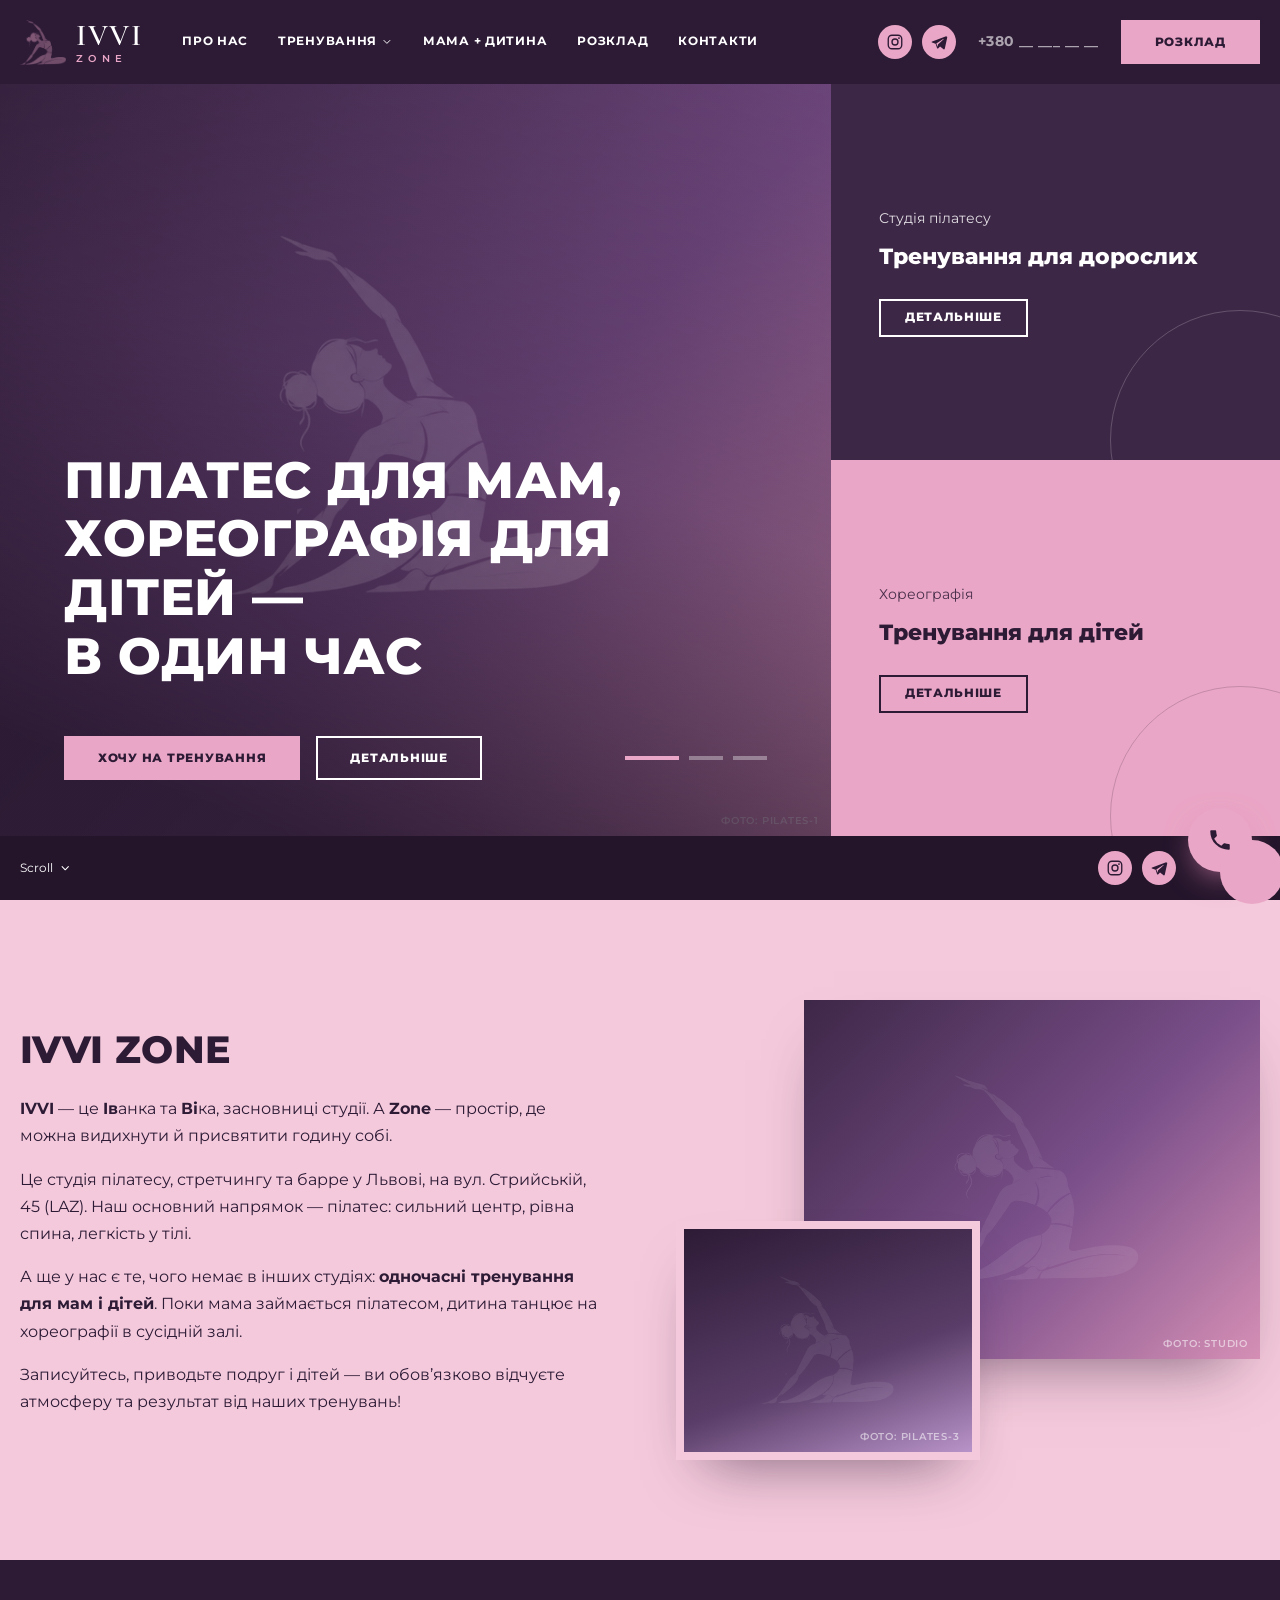
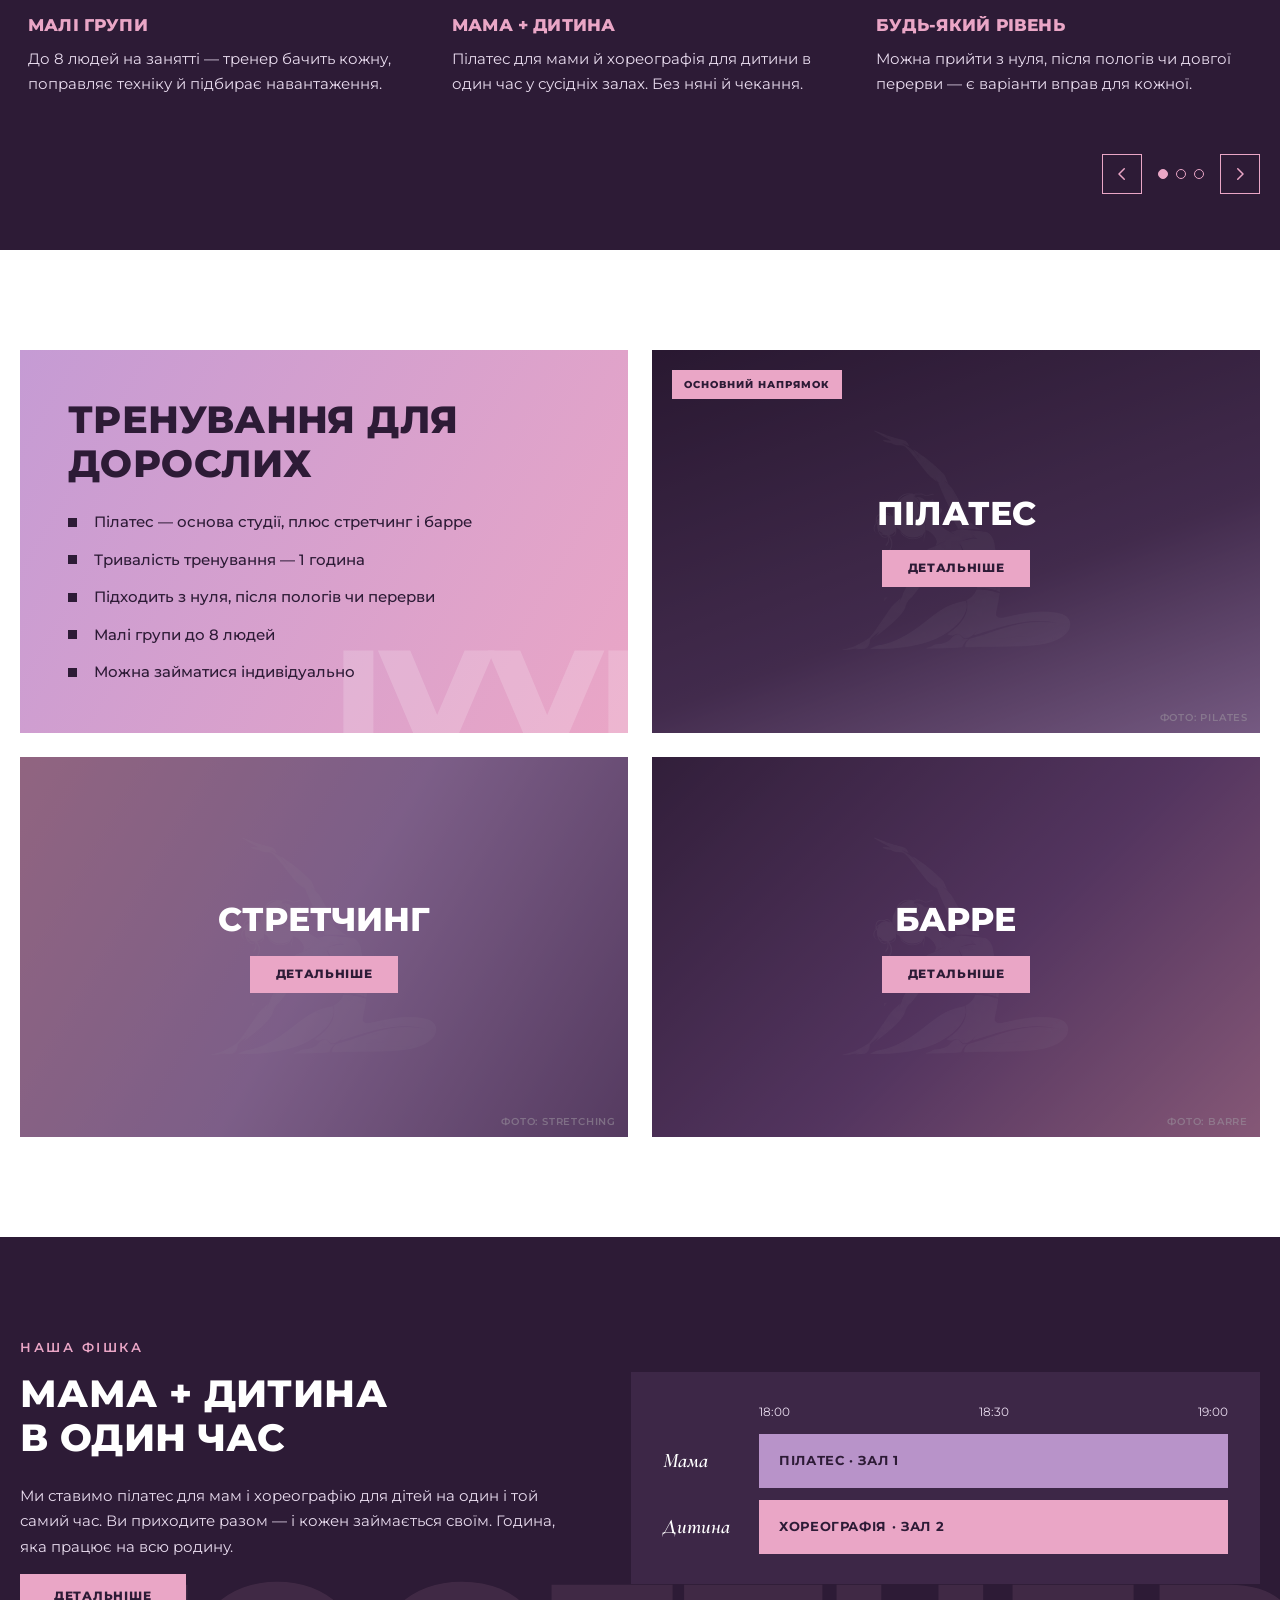
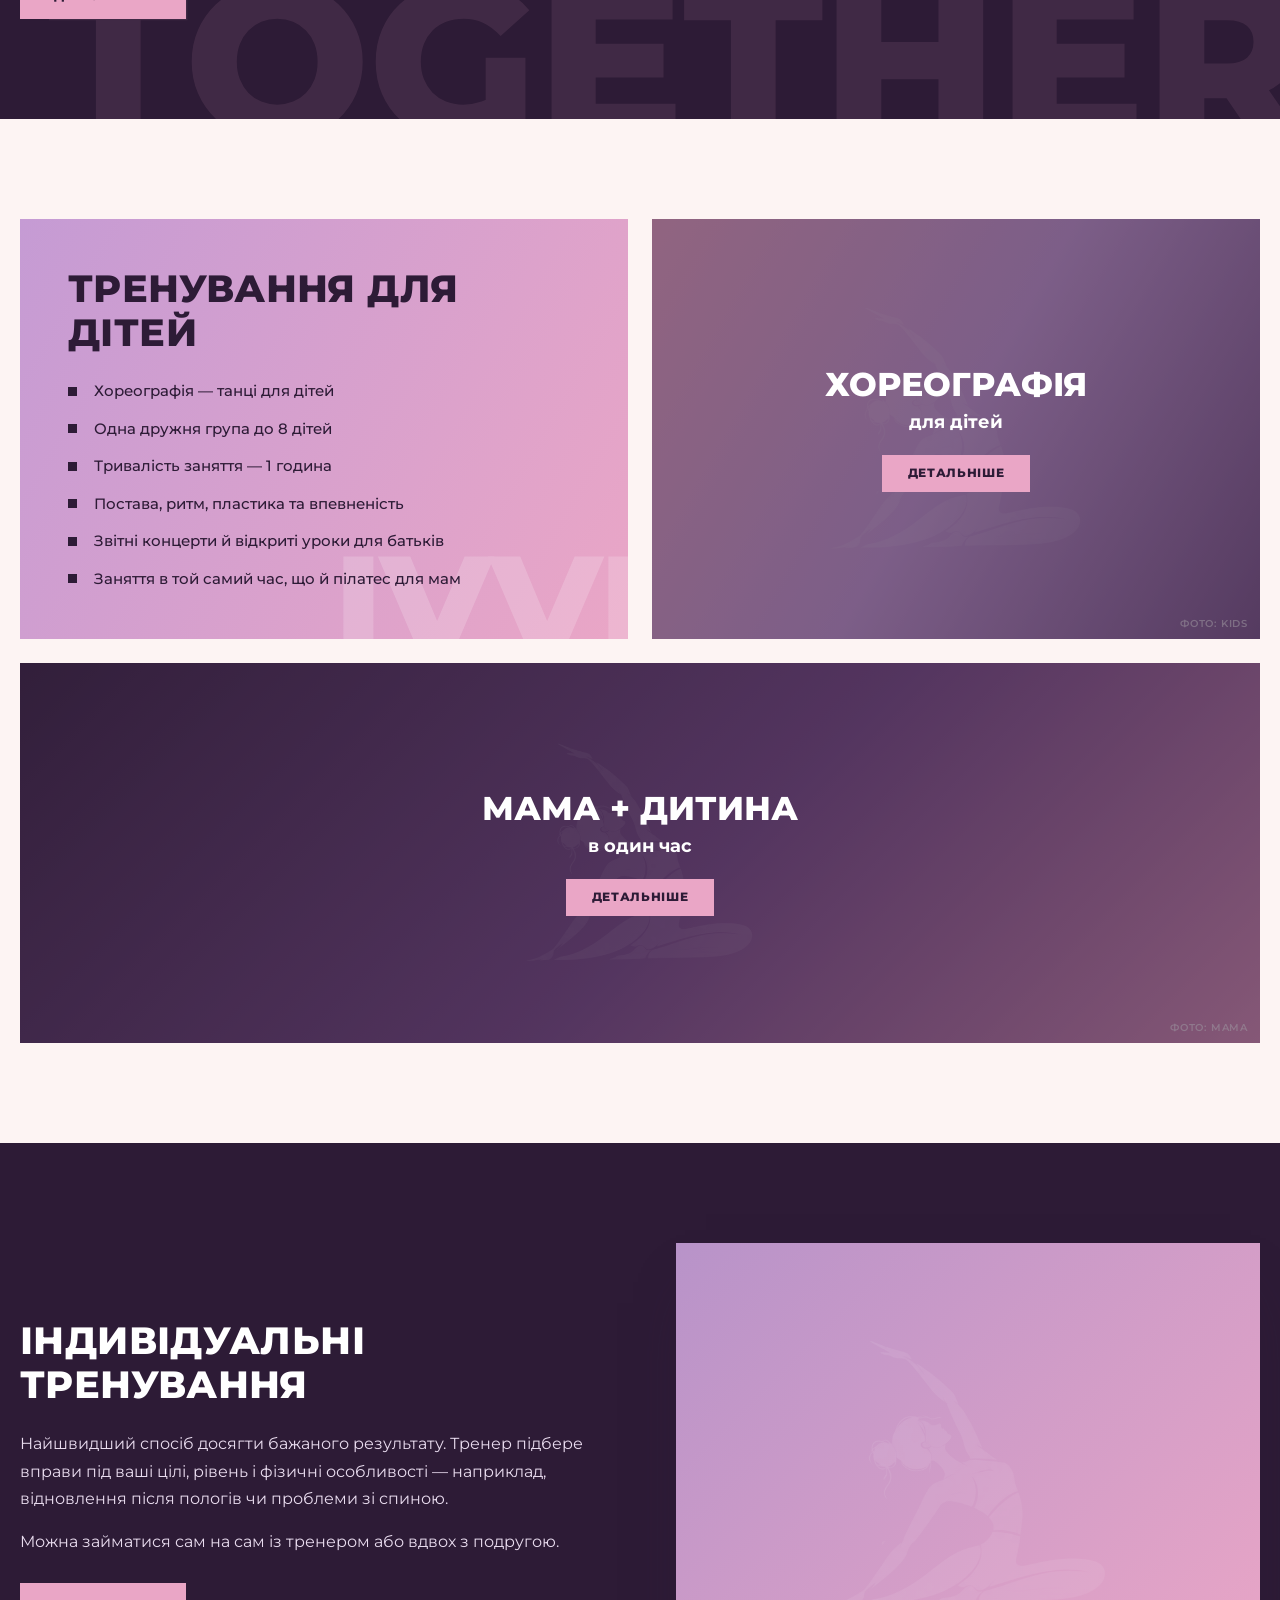
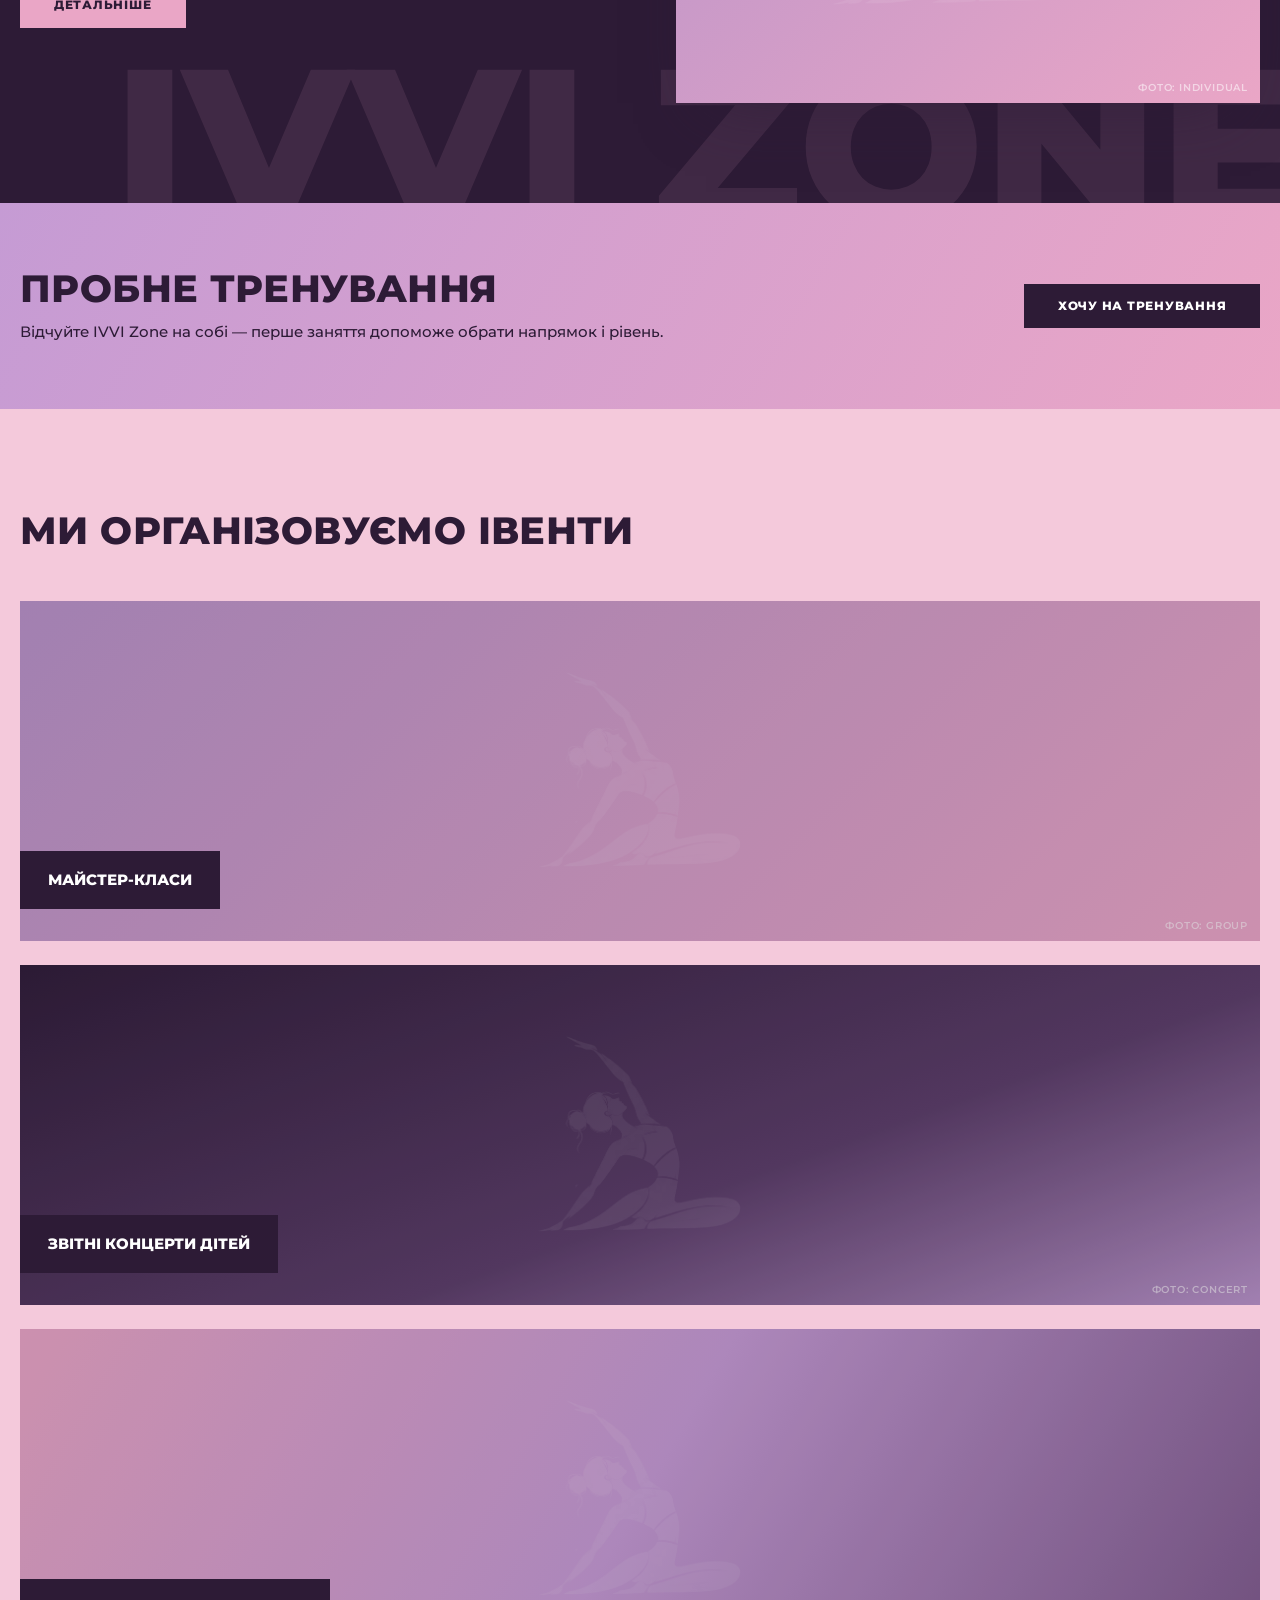
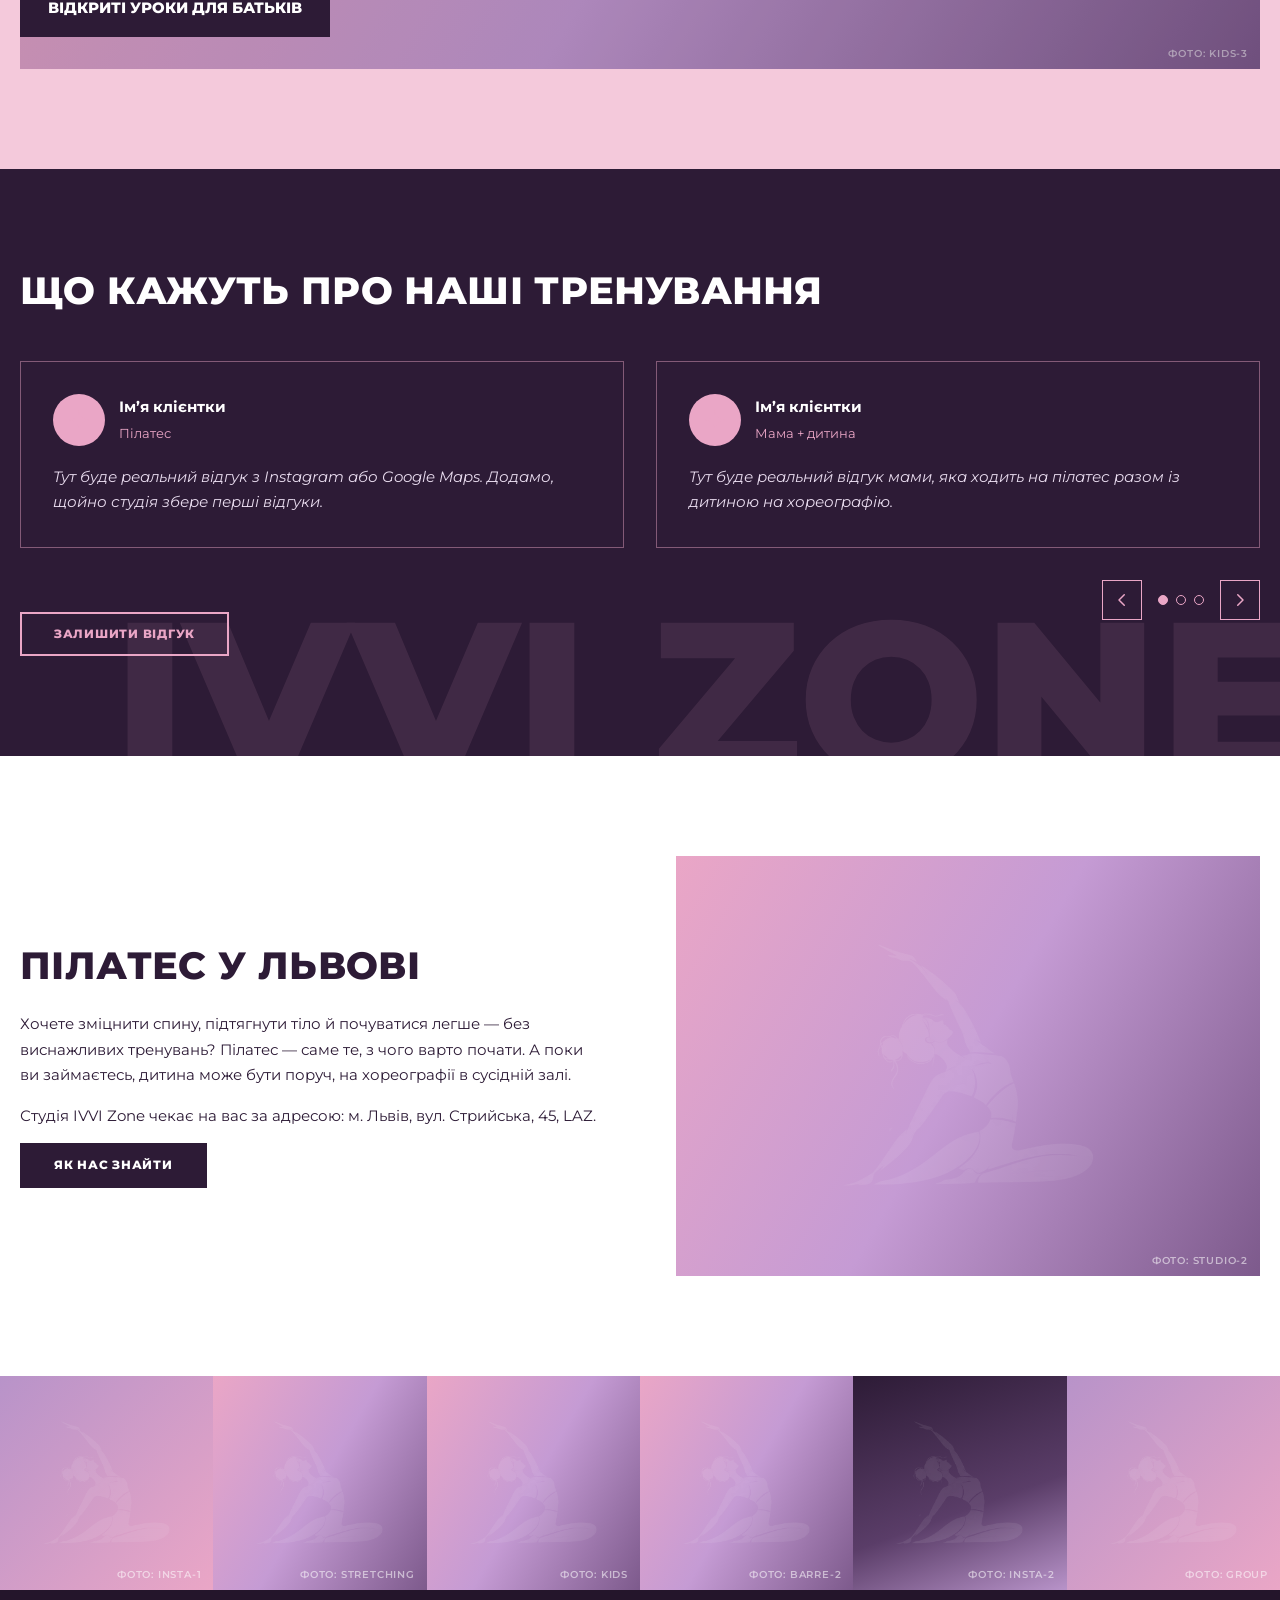
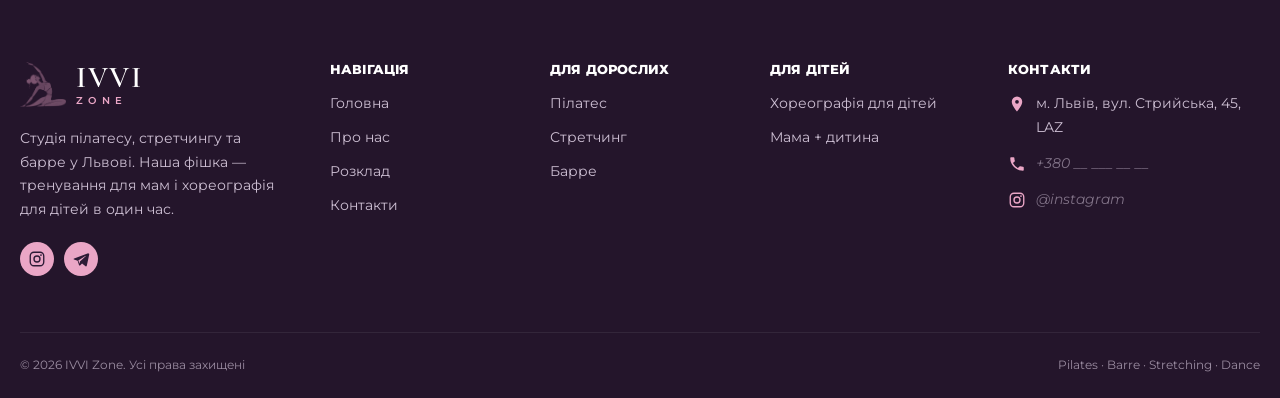
==== commit 4fbd54e2: "Шаблон без фото: одна дитяча група, заняття 1 година, разове 700 ₴, розклад-заглушка" ====
--- a/index.html
+++ b/index.html
@@ -27,7 +27,7 @@
           <button class="menu__toggle" type="button" aria-expanded="false">Тренування <svg viewBox="0 0 24 24" aria-hidden="true"><path d="m6 9 6 6 6-6" fill="none" stroke="currentColor" stroke-width="2" stroke-linecap="round" stroke-linejoin="round"/></svg></button>
           <div class="dropdown">
             <div><p class="dropdown__title">Дорослим</p><ul><li><a href="pilates.html">Пілатес</a></li><li><a href="stretching.html">Стретчинг</a></li><li><a href="barre.html">Барре</a></li></ul></div>
-            <div><p class="dropdown__title">Дітям</p><ul><li><a href="choreography.html">Хореографія 4–12 років</a></li><li><a href="mama.html">Мама + дитина</a></li></ul></div>
+            <div><p class="dropdown__title">Дітям</p><ul><li><a href="choreography.html">Хореографія для дітей</a></li><li><a href="mama.html">Мама + дитина</a></li></ul></div>
           </div>
         </li>
         <li><a href="mama.html">Мама + дитина</a></li>
@@ -50,13 +50,13 @@
 <section class="hero">
   <div class="hero__main" data-hero>
     <div class="hero__slide is-active">
-      <span class="hero__img" style="background-image:url('https://images.unsplash.com/photo-1747239685045-fcbcf98985db?auto=format&fit=crop&w=1800&q=70')"></span>
+      <span class="hero__img" data-ph="0" data-ph-label="фото: pilates-1"></span>
       <div class="hero__content"><h1>Пілатес для мам,<br>хореографія для дітей&nbsp;—<br>в один час</h1></div>
     </div><div class="hero__slide">
-      <span class="hero__img" style="background-image:url('https://images.unsplash.com/photo-1685339009948-d807094b1457?auto=format&fit=crop&w=1800&q=70')"></span>
-      <div class="hero__content"><h1>Хореографія<br>для дітей 4–12 років</h1></div>
+      <span class="hero__img" data-ph="1" data-ph-label="фото: kids-1"></span>
+      <div class="hero__content"><h1>Хореографія<br>для дітей</h1></div>
     </div><div class="hero__slide">
-      <span class="hero__img" style="background-image:url('https://images.unsplash.com/photo-1552196527-bffef41ef674?auto=format&fit=crop&w=1800&q=70')"></span>
+      <span class="hero__img" data-ph="1" data-ph-label="фото: stretching-1"></span>
       <div class="hero__content"><h1>Пілатес, стретчинг<br>і барре у Львові</h1></div>
     </div>
     <img class="hero__mark" src="assets/mark-white.webp" alt="" aria-hidden="true">
@@ -96,12 +96,12 @@
   <div class="container about__grid">
     <div class="about__text anim anim--left">
       <h2>IVVI Zone</h2>
-      <p>Це студія пілатесу, стретчингу та барре у Львові, на вул. Стрийській, 45 (LAZ). Наш основний напрямок — пілатес: сильний центр, рівна спина, легкість у тілі.</p><p>А ще у нас є те, чого немає в інших студіях: <b>одночасні тренування для мам і дітей</b>. Поки мама займається пілатесом, дитина танцює на хореографії в сусідній залі.</p><p>Записуйтесь, приводьте подруг і дітей — ви обов’язково відчуєте атмосферу та результат від наших тренувань!</p>
+      <p><b>IVVI</b> — це <b>Iв</b>анка та <b>Ві</b>ка, засновниці студії. А <b>Zone</b> — простір, де можна видихнути й присвятити годину собі.</p><p>Це студія пілатесу, стретчингу та барре у Львові, на вул. Стрийській, 45 (LAZ). Наш основний напрямок — пілатес: сильний центр, рівна спина, легкість у тілі.</p><p>А ще у нас є те, чого немає в інших студіях: <b>одночасні тренування для мам і дітей</b>. Поки мама займається пілатесом, дитина танцює на хореографії в сусідній залі.</p><p>Записуйтесь, приводьте подруг і дітей — ви обов’язково відчуєте атмосферу та результат від наших тренувань!</p>
       
     </div>
     <div class="about__pics anim anim--right">
-      <img class="about__pic about__pic--1" src="https://images.unsplash.com/photo-1783841193384-4269c68aa050?auto=format&fit=crop&w=900&q=70" alt="" loading="lazy">
-      <img class="about__pic about__pic--2" src="https://images.unsplash.com/photo-1767611126399-830f9e6ee0d8?auto=format&fit=crop&w=700&q=70" alt="" loading="lazy">
+      <div class="about__pic about__pic--1" data-ph="0" data-ph-label="фото: studio"></div>
+      <div class="about__pic about__pic--2" data-ph="2" data-ph-label="фото: pilates-3"></div>
     </div>
   </div>
 </section>
@@ -122,19 +122,19 @@
   <div class="container services">
     <div class="info-box anim anim--left">
   <h2>Тренування для дорослих</h2>
-  <ul class="bullets"><li>Пілатес — основа студії, плюс стретчинг і барре</li><li>Тривалість тренування — 55 хвилин</li><li>Підходить з нуля, після пологів чи перерви</li><li>Малі групи до 8 людей</li><li>Ранкові слоти для мам у декреті</li><li>Можна займатися індивідуально</li></ul>
+  <ul class="bullets"><li>Пілатес — основа студії, плюс стретчинг і барре</li><li>Тривалість тренування — 1 година</li><li>Підходить з нуля, після пологів чи перерви</li><li>Малі групи до 8 людей</li><li>Можна займатися індивідуально</li></ul>
   <span class="watermark" aria-hidden="true">IVVI</span>
 </div>
     <a class="service anim anim--flip" href="pilates.html">
-  <span class="service__bg" style="background-image:url('https://images.unsplash.com/photo-1747238415033-b74eec07eb59?auto=format&fit=crop&w=900&q=70')"></span>
+  <span class="service__bg" data-ph="2" data-ph-label="фото: pilates"></span>
   <span class="service__badge">Основний напрямок</span>
   <span class="service__body"><span class="service__title">Пілатес</span><span class="btn btn--pink btn--sm">Детальніше</span></span>
 </a><a class="service anim anim--flip" href="stretching.html">
-  <span class="service__bg" style="background-image:url('https://images.unsplash.com/photo-1640262653851-103cbaf802d5?auto=format&fit=crop&w=900&q=70')"></span>
+  <span class="service__bg" data-ph="3" data-ph-label="фото: stretching"></span>
   
   <span class="service__body"><span class="service__title">Стретчинг</span><span class="btn btn--pink btn--sm">Детальніше</span></span>
 </a><a class="service anim anim--flip" href="barre.html">
-  <span class="service__bg" style="background-image:url('https://images.unsplash.com/photo-1770012905139-713758ded6ec?auto=format&fit=crop&w=900&q=70')"></span>
+  <span class="service__bg" data-ph="0" data-ph-label="фото: barre"></span>
   
   <span class="service__body"><span class="service__title">Барре</span><span class="btn btn--pink btn--sm">Детальніше</span></span>
 </a>
@@ -163,21 +163,17 @@
   <div class="container services">
     <div class="info-box anim anim--left">
   <h2>Тренування для дітей</h2>
-  <ul class="bullets"><li>Хореографія для дітей від 4 до 12 років</li><li>Групи за віком: 4–6, 7–9, 10–12 років</li><li>Тривалість заняття — 45–55 хвилин</li><li>Постава, ритм, пластика та впевненість</li><li>Звітні концерти й відкриті уроки для батьків</li><li>Заняття в той самий час, що й пілатес для мам</li></ul>
+  <ul class="bullets"><li>Хореографія — танці для дітей</li><li>Одна дружня група до 8 дітей</li><li>Тривалість заняття — 1 година</li><li>Постава, ритм, пластика та впевненість</li><li>Звітні концерти й відкриті уроки для батьків</li><li>Заняття в той самий час, що й пілатес для мам</li></ul>
   <span class="watermark" aria-hidden="true">IVVI</span>
 </div>
-    <a class="service anim anim--flip" href="choreography.html#age-4">
-  <span class="service__bg" style="background-image:url('https://images.unsplash.com/photo-1681312206210-5f52c564d30d?auto=format&fit=crop&w=900&q=70')"></span>
+    <a class="service anim anim--flip" href="choreography.html">
+  <span class="service__bg" data-ph="3" data-ph-label="фото: kids"></span>
   
-  <span class="service__body"><span class="service__title">Хореографія</span><span class="service__sub">4–6 років</span><span class="btn btn--pink btn--sm">Детальніше</span></span>
-</a><a class="service anim anim--flip" href="choreography.html#age-7">
-  <span class="service__bg" style="background-image:url('https://images.unsplash.com/photo-1685339009948-d807094b1457?auto=format&fit=crop&w=900&q=70')"></span>
+  <span class="service__body"><span class="service__title">Хореографія</span><span class="service__sub">для дітей</span><span class="btn btn--pink btn--sm">Детальніше</span></span>
+</a><a class="service service--wide anim anim--flip" href="mama.html">
+  <span class="service__bg" data-ph="0" data-ph-label="фото: mama"></span>
   
-  <span class="service__body"><span class="service__title">Хореографія</span><span class="service__sub">7–9 років</span><span class="btn btn--pink btn--sm">Детальніше</span></span>
-</a><a class="service anim anim--flip" href="choreography.html#age-10">
-  <span class="service__bg" style="background-image:url('https://images.unsplash.com/photo-1508807526345-15e9b5f4eaff?auto=format&fit=crop&w=900&q=70')"></span>
-  
-  <span class="service__body"><span class="service__title">Хореографія</span><span class="service__sub">10–12 років</span><span class="btn btn--pink btn--sm">Детальніше</span></span>
+  <span class="service__body"><span class="service__title">Мама + дитина</span><span class="service__sub">в один час</span><span class="btn btn--pink btn--sm">Детальніше</span></span>
 </a>
   </div>
 </section>
@@ -192,7 +188,7 @@
       <button class="btn btn--pink" type="button" data-modal-open>Детальніше</button>
     </div>
     <div class="about__pics anim anim--right">
-      <img class="about__pic about__pic--single" src="https://images.unsplash.com/photo-1747239202356-764770773c9a?auto=format&fit=crop&w=1000&q=70" alt="" loading="lazy">
+      <div class="about__pic about__pic--single" data-ph="1" data-ph-label="фото: individual"></div>
     </div>
   </div>
 </section>
@@ -210,7 +206,7 @@
 <section class="section section--pink events">
   <div class="container">
     <div class="section__head section__head--row"><h2>Ми організовуємо івенти</h2></div>
-    <div class="events__list"><button class="event anim anim--fade" type="button" data-modal-open style="background-image:url('https://images.unsplash.com/photo-1761035005546-62b8018b212a?auto=format&fit=crop&w=1600&q=70')"><span class="event__label">Майстер-класи</span></button><button class="event anim anim--fade" type="button" data-modal-open style="background-image:url('https://images.unsplash.com/photo-1558905566-ddbeb2fc2c2f?auto=format&fit=crop&w=1600&q=70')"><span class="event__label">Звітні концерти дітей</span></button><button class="event anim anim--fade" type="button" data-modal-open style="background-image:url('https://images.unsplash.com/photo-1677603142061-d19e9cbd5e4f?auto=format&fit=crop&w=1600&q=70')"><span class="event__label">Відкриті уроки для батьків</span></button></div>
+    <div class="events__list"><button class="event anim anim--fade" type="button" data-modal-open><span class="event__bg" data-ph="1" data-ph-label="фото: group"></span><span class="event__label">Майстер-класи</span></button><button class="event anim anim--fade" type="button" data-modal-open><span class="event__bg" data-ph="2" data-ph-label="фото: concert"></span><span class="event__label">Звітні концерти дітей</span></button><button class="event anim anim--fade" type="button" data-modal-open><span class="event__bg" data-ph="3" data-ph-label="фото: kids-3"></span><span class="event__label">Відкриті уроки для батьків</span></button></div>
   </div>
 </section>
 
@@ -252,11 +248,11 @@
       <p>Студія IVVI Zone чекає на вас за адресою: м. Львів, вул. Стрийська, 45, LAZ.</p>
       <a class="btn btn--dark" href="contacts.html">Як нас знайти</a>
     </div>
-    <div class="anim anim--right"><img class="seo__img" src="https://images.unsplash.com/photo-1788463127084-9569ff96efbd?auto=format&fit=crop&w=1000&q=70" alt="" loading="lazy"></div>
-  </div>
-</section>
-
-<section class="insta" aria-label="Instagram"><a class="insta__tile" href="#" style="background-image:url('https://images.unsplash.com/photo-1788463127138-d17920230de9?auto=format&fit=crop&w=500&q=70')"><span><svg viewBox="0 0 24 24" aria-hidden="true"><rect x="3" y="3" width="18" height="18" rx="5" fill="none" stroke="currentColor" stroke-width="1.8"/><circle cx="12" cy="12" r="4" fill="none" stroke="currentColor" stroke-width="1.8"/><circle cx="17.3" cy="6.7" r="1.2" fill="currentColor"/></svg>Ми в Instagram</span></a><a class="insta__tile" href="#" style="background-image:url('https://images.unsplash.com/photo-1640262653851-103cbaf802d5?auto=format&fit=crop&w=500&q=70')"><span><svg viewBox="0 0 24 24" aria-hidden="true"><rect x="3" y="3" width="18" height="18" rx="5" fill="none" stroke="currentColor" stroke-width="1.8"/><circle cx="12" cy="12" r="4" fill="none" stroke="currentColor" stroke-width="1.8"/><circle cx="17.3" cy="6.7" r="1.2" fill="currentColor"/></svg>Ми в Instagram</span></a><a class="insta__tile" href="#" style="background-image:url('https://images.unsplash.com/photo-1681312206210-5f52c564d30d?auto=format&fit=crop&w=500&q=70')"><span><svg viewBox="0 0 24 24" aria-hidden="true"><rect x="3" y="3" width="18" height="18" rx="5" fill="none" stroke="currentColor" stroke-width="1.8"/><circle cx="12" cy="12" r="4" fill="none" stroke="currentColor" stroke-width="1.8"/><circle cx="17.3" cy="6.7" r="1.2" fill="currentColor"/></svg>Ми в Instagram</span></a><a class="insta__tile" href="#" style="background-image:url('https://images.unsplash.com/photo-1518310952931-b1de897abd40?auto=format&fit=crop&w=500&q=70')"><span><svg viewBox="0 0 24 24" aria-hidden="true"><rect x="3" y="3" width="18" height="18" rx="5" fill="none" stroke="currentColor" stroke-width="1.8"/><circle cx="12" cy="12" r="4" fill="none" stroke="currentColor" stroke-width="1.8"/><circle cx="17.3" cy="6.7" r="1.2" fill="currentColor"/></svg>Ми в Instagram</span></a><a class="insta__tile" href="#" style="background-image:url('https://images.unsplash.com/photo-1593431763017-c689a61b729a?auto=format&fit=crop&w=500&q=70')"><span><svg viewBox="0 0 24 24" aria-hidden="true"><rect x="3" y="3" width="18" height="18" rx="5" fill="none" stroke="currentColor" stroke-width="1.8"/><circle cx="12" cy="12" r="4" fill="none" stroke="currentColor" stroke-width="1.8"/><circle cx="17.3" cy="6.7" r="1.2" fill="currentColor"/></svg>Ми в Instagram</span></a><a class="insta__tile" href="#" style="background-image:url('https://images.unsplash.com/photo-1761035005546-62b8018b212a?auto=format&fit=crop&w=500&q=70')"><span><svg viewBox="0 0 24 24" aria-hidden="true"><rect x="3" y="3" width="18" height="18" rx="5" fill="none" stroke="currentColor" stroke-width="1.8"/><circle cx="12" cy="12" r="4" fill="none" stroke="currentColor" stroke-width="1.8"/><circle cx="17.3" cy="6.7" r="1.2" fill="currentColor"/></svg>Ми в Instagram</span></a></section>
+    <div class="anim anim--right"><div class="seo__img" data-ph="3" data-ph-label="фото: studio-2"></div></div>
+  </div>
+</section>
+
+<section class="insta" aria-label="Instagram"><a class="insta__tile" href="#" data-ph="1" data-ph-label="фото: insta-1"><span><svg viewBox="0 0 24 24" aria-hidden="true"><rect x="3" y="3" width="18" height="18" rx="5" fill="none" stroke="currentColor" stroke-width="1.8"/><circle cx="12" cy="12" r="4" fill="none" stroke="currentColor" stroke-width="1.8"/><circle cx="17.3" cy="6.7" r="1.2" fill="currentColor"/></svg>Ми в Instagram</span></a><a class="insta__tile" href="#" data-ph="3" data-ph-label="фото: stretching"><span><svg viewBox="0 0 24 24" aria-hidden="true"><rect x="3" y="3" width="18" height="18" rx="5" fill="none" stroke="currentColor" stroke-width="1.8"/><circle cx="12" cy="12" r="4" fill="none" stroke="currentColor" stroke-width="1.8"/><circle cx="17.3" cy="6.7" r="1.2" fill="currentColor"/></svg>Ми в Instagram</span></a><a class="insta__tile" href="#" data-ph="3" data-ph-label="фото: kids"><span><svg viewBox="0 0 24 24" aria-hidden="true"><rect x="3" y="3" width="18" height="18" rx="5" fill="none" stroke="currentColor" stroke-width="1.8"/><circle cx="12" cy="12" r="4" fill="none" stroke="currentColor" stroke-width="1.8"/><circle cx="17.3" cy="6.7" r="1.2" fill="currentColor"/></svg>Ми в Instagram</span></a><a class="insta__tile" href="#" data-ph="3" data-ph-label="фото: barre-2"><span><svg viewBox="0 0 24 24" aria-hidden="true"><rect x="3" y="3" width="18" height="18" rx="5" fill="none" stroke="currentColor" stroke-width="1.8"/><circle cx="12" cy="12" r="4" fill="none" stroke="currentColor" stroke-width="1.8"/><circle cx="17.3" cy="6.7" r="1.2" fill="currentColor"/></svg>Ми в Instagram</span></a><a class="insta__tile" href="#" data-ph="2" data-ph-label="фото: insta-2"><span><svg viewBox="0 0 24 24" aria-hidden="true"><rect x="3" y="3" width="18" height="18" rx="5" fill="none" stroke="currentColor" stroke-width="1.8"/><circle cx="12" cy="12" r="4" fill="none" stroke="currentColor" stroke-width="1.8"/><circle cx="17.3" cy="6.7" r="1.2" fill="currentColor"/></svg>Ми в Instagram</span></a><a class="insta__tile" href="#" data-ph="1" data-ph-label="фото: group"><span><svg viewBox="0 0 24 24" aria-hidden="true"><rect x="3" y="3" width="18" height="18" rx="5" fill="none" stroke="currentColor" stroke-width="1.8"/><circle cx="12" cy="12" r="4" fill="none" stroke="currentColor" stroke-width="1.8"/><circle cx="17.3" cy="6.7" r="1.2" fill="currentColor"/></svg>Ми в Instagram</span></a></section>
 </main>
 <footer class="footer">
   <div class="container footer__grid">
@@ -278,7 +274,7 @@
       </ul>
     </div>
     <div><h3>Для дорослих</h3><ul><li><a href="pilates.html">Пілатес</a></li><li><a href="stretching.html">Стретчинг</a></li><li><a href="barre.html">Барре</a></li></ul></div>
-    <div><h3>Для дітей</h3><ul><li><a href="choreography.html">Хореографія 4–12 років</a></li><li><a href="mama.html">Мама + дитина</a></li></ul></div>
+    <div><h3>Для дітей</h3><ul><li><a href="choreography.html">Хореографія для дітей</a></li><li><a href="mama.html">Мама + дитина</a></li></ul></div>
     <div class="footer__contacts">
       <h3>Контакти</h3>
       <p class="footer__line"><svg viewBox="0 0 24 24" aria-hidden="true"><path d="M12 2a7 7 0 0 0-7 7c0 5.2 7 13 7 13s7-7.8 7-13a7 7 0 0 0-7-7Zm0 9.5A2.5 2.5 0 1 1 12 6.5a2.5 2.5 0 0 1 0 5Z" fill="currentColor"/></svg><span>м. Львів, вул. Стрийська, 45, LAZ</span></p>
--- a/styles.css
+++ b/styles.css
@@ -167,7 +167,7 @@
 .about__text p { font-size: 1rem; }
 .about__text .btn { margin-top: 12px; }
 .about__pics { position: relative; height: 460px; }
-.about__pic { position: absolute; object-fit: cover; box-shadow: 0 30px 60px -30px rgba(45, 27, 54, .6); }
+.about__pic { position: absolute; background: center/cover no-repeat; box-shadow: 0 30px 60px -30px rgba(45, 27, 54, .6); }
 .about__pic--1 { top: 0; right: 0; width: 78%; height: 78%; }
 .about__pic--2 { left: 0; bottom: 0; width: 52%; height: 52%; border: 8px solid var(--pink-bg); }
 .section--dark .about__pic--2 { border-color: var(--plum-900); }
@@ -197,6 +197,7 @@
 /* Services */
 .services { display: grid; grid-template-columns: 1fr 1fr; gap: 24px; }
 .services--four { grid-template-columns: repeat(4, 1fr); }
+.service--wide { grid-column: 1 / -1; min-height: 320px; }
 .services--four .service { min-height: 300px; }
 .services--four .service__title { font-size: 1.3rem; }
 .info-box { position: relative; overflow: hidden; padding: 48px; background: var(--grad); color: var(--plum-900); }
@@ -244,7 +245,9 @@
 
 /* Events */
 .events__list { display: grid; gap: 24px; }
-.event { position: relative; height: 340px; border: 0; padding: 0; cursor: pointer; background: center/cover no-repeat; overflow: hidden; text-align: left; transition: background-size .8s; }
+.event { position: relative; display: block; width: 100%; height: 340px; border: 0; padding: 0; cursor: pointer; overflow: hidden; text-align: left; }
+.event__bg { position: absolute; inset: 0; background: center/cover no-repeat; transition: transform .8s ease-in; }
+.event:hover .event__bg { transform: scale(1.06); }
 .event::after { content: ""; position: absolute; inset: 0; background: rgba(36, 21, 43, .15); transition: background-color .4s; }
 .event:hover::after { background: rgba(36, 21, 43, .4); }
 .event__label { position: absolute; z-index: 1; left: 0; bottom: 32px; padding: 16px 28px; background: var(--plum-900); color: #fff; font-weight: 800; font-size: .95rem; text-transform: uppercase; }
@@ -260,7 +263,7 @@
 .slider--reviews + .btn { margin-top: -40px; }
 
 /* SEO + insta */
-.seo__img { width: 100%; height: 420px; object-fit: cover; }
+.seo__img { position: relative; width: 100%; height: 420px; background: center/cover no-repeat; }
 .insta { display: grid; grid-template-columns: repeat(6, 1fr); }
 .insta__tile { position: relative; aspect-ratio: 1; background: center/cover no-repeat; text-decoration: none; }
 .insta__tile span { position: absolute; inset: 0; display: flex; flex-direction: column; align-items: center; justify-content: center; gap: 8px; background: rgba(45, 27, 54, .82); color: var(--pink); font-weight: 700; font-size: .85rem; opacity: 0; transition: opacity .35s; }
@@ -348,6 +351,22 @@
 .slot--together time { color: var(--pink); }
 .slot--together span { color: var(--light); }
 .slot.is-dim { opacity: .2; transform: scale(.96); }
+.slot--empty { background: transparent; border: 1px dashed #d9c6df; border-left-width: 4px; }
+.slot--empty span { font-style: italic; }
+.week--template { grid-template-columns: repeat(7, 1fr); }
+.legend { display: flex; flex-wrap: wrap; gap: 12px; margin-bottom: 32px; }
+.legend .slot { margin: 0; min-width: 240px; background: var(--soft); }
+.legend .slot--together { background: var(--plum-900); }
+
+/* Photo placeholders: replaced automatically when assets/photos/<name>.jpg exists */
+[data-ph] { --ph: linear-gradient(135deg, #3d2747 0%, #7a4f8a 55%, #d58fb5 100%); background: var(--ph); }
+[data-ph="1"] { --ph: linear-gradient(135deg, #b893c9 0%, #eaa6c6 100%); }
+[data-ph="2"] { --ph: linear-gradient(160deg, #2d1b36 0%, #5a3d68 60%, #b893c9 100%); }
+[data-ph="3"] { --ph: linear-gradient(120deg, #eaa6c6 0%, #c59bd4 50%, #7d5a8c 100%); }
+[data-ph]::before { content: ""; position: absolute; inset: 0; background: url("assets/mark-white.webp") center / auto 58% no-repeat; opacity: .2; }
+[data-ph]::after { content: attr(data-ph-label); position: absolute; right: 12px; bottom: 10px; font: 600 .62rem/1 var(--sans); letter-spacing: .08em; text-transform: uppercase; color: #fff; opacity: .55; }
+.about__pic[data-ph], .plan__pic[data-ph], .insta__tile[data-ph], .group__img[data-ph] { position: relative; }
+.about__pic[data-ph] { position: absolute; }
 
 /* Contacts */
 .contacts { display: grid; grid-template-columns: 1fr 1.4fr; gap: 0; }
@@ -429,7 +448,7 @@
   .menu__list { gap: 22px; }
   .footer__grid { grid-template-columns: repeat(3, 1fr); }
   .footer__about { grid-column: 1 / -1; max-width: 520px; }
-  .week { grid-template-columns: repeat(3, 1fr); }
+  .week, .week--template { grid-template-columns: repeat(3, 1fr); }
   .services--four { grid-template-columns: repeat(2, 1fr); }
 }
 
@@ -489,7 +508,8 @@
   .plan__pic { min-height: 110px; }
   .page-hero { min-height: 440px; }
   .page-hero__play { width: 64px; height: 64px; right: 20px; bottom: auto; top: 80px; }
-  .week { grid-template-columns: 1fr 1fr; gap: 8px; }
+  .week, .week--template { grid-template-columns: 1fr 1fr; gap: 8px; }
+  .legend .slot { min-width: 0; flex: 1 1 100%; }
   .day { padding: 14px 8px; }
   .slot { padding: 10px; }
   .footer__grid { grid-template-columns: 1fr 1fr; gap: 32px; }
@@ -507,3 +527,4 @@
   .checklist { grid-template-columns: 1fr 1fr; }
 }
 .contacts__maplink { display: block; margin-top: 18px; font-size: .8rem; font-weight: 700; color: var(--pink); }
+.hero__img[data-ph]::before { display: none; }
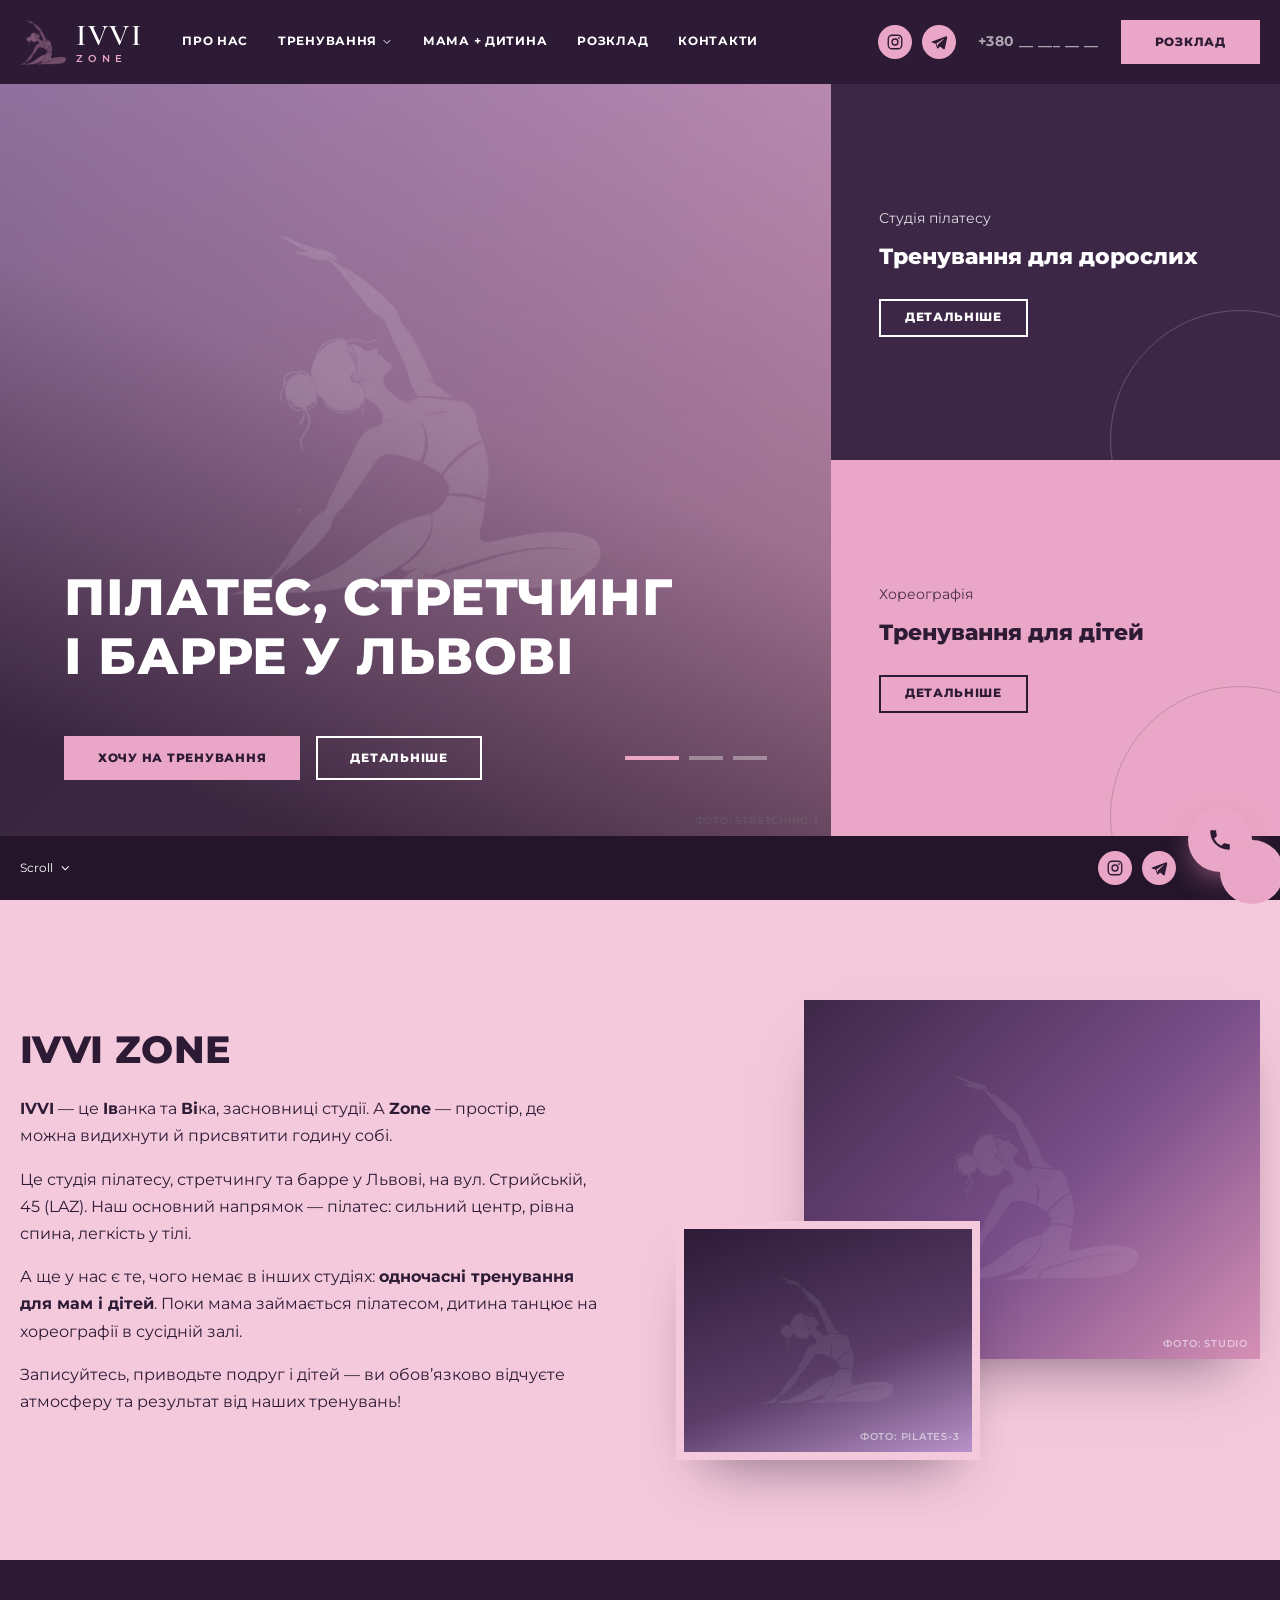
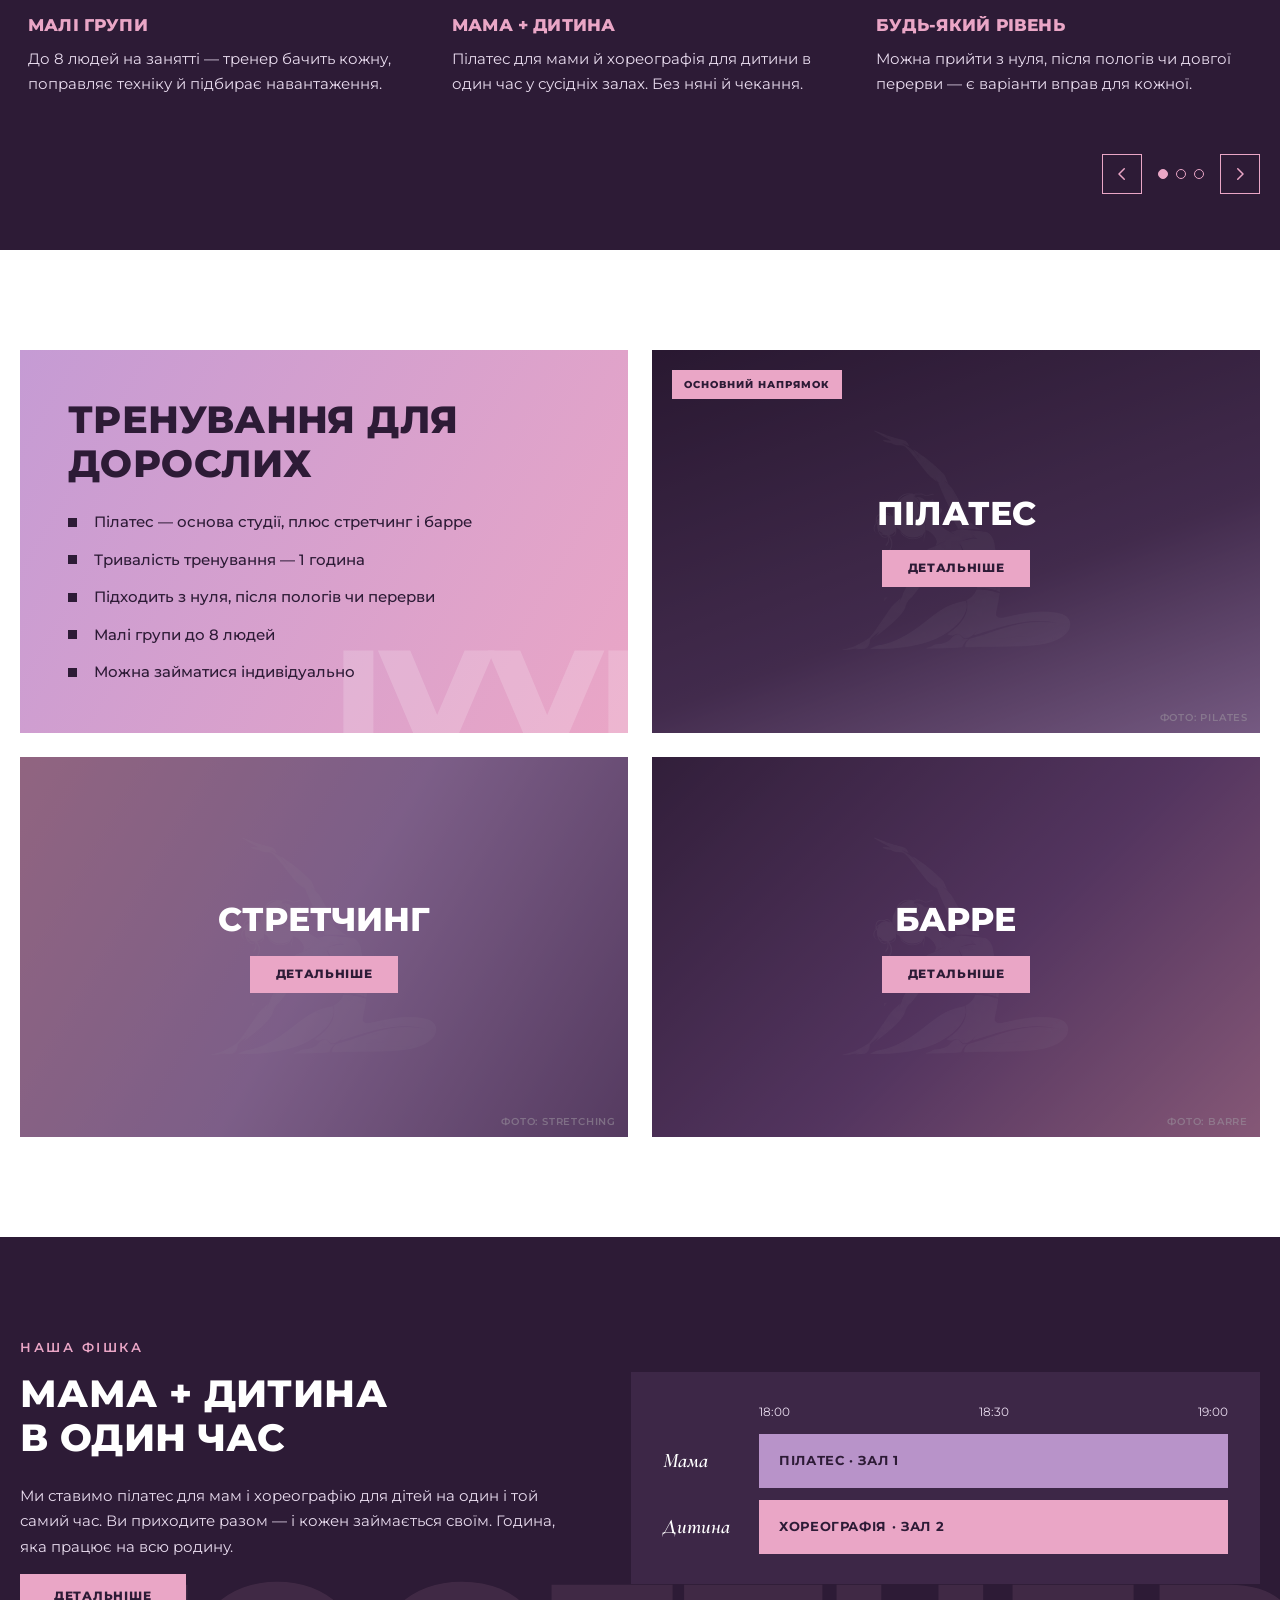
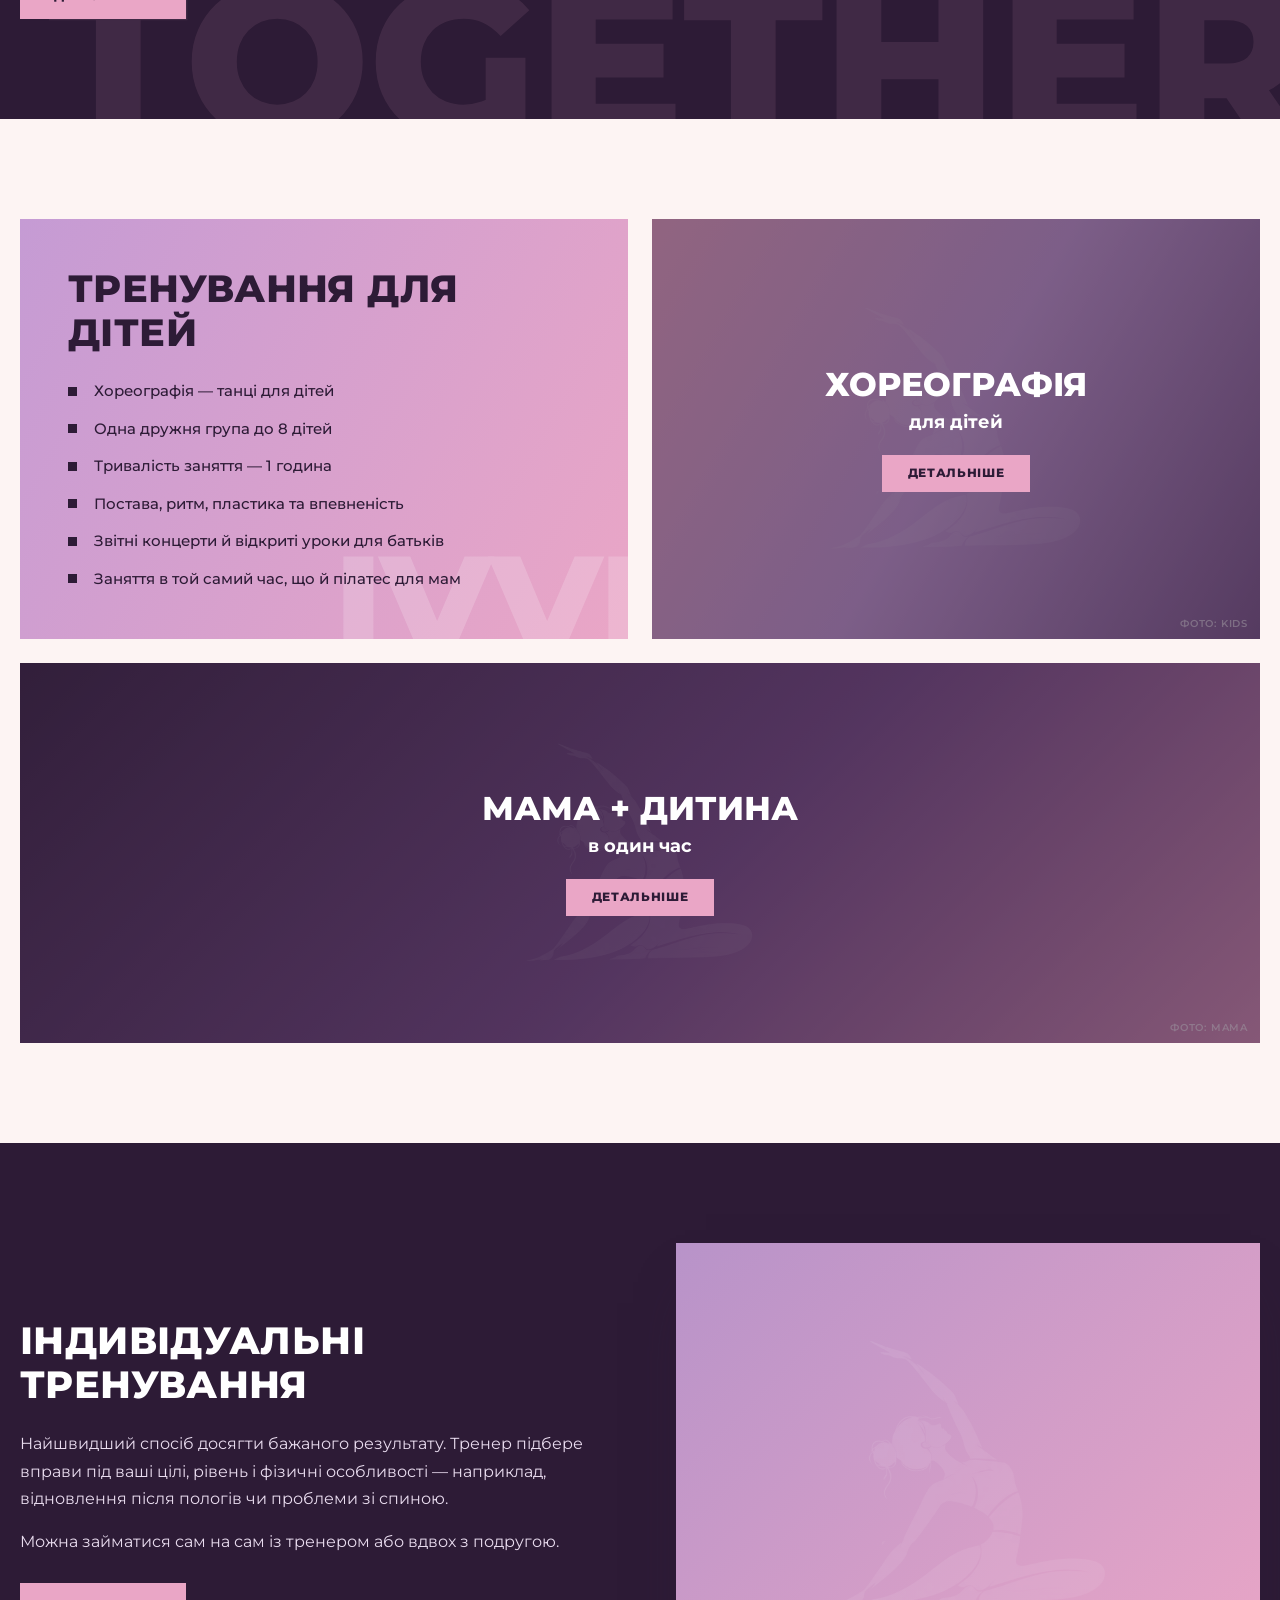
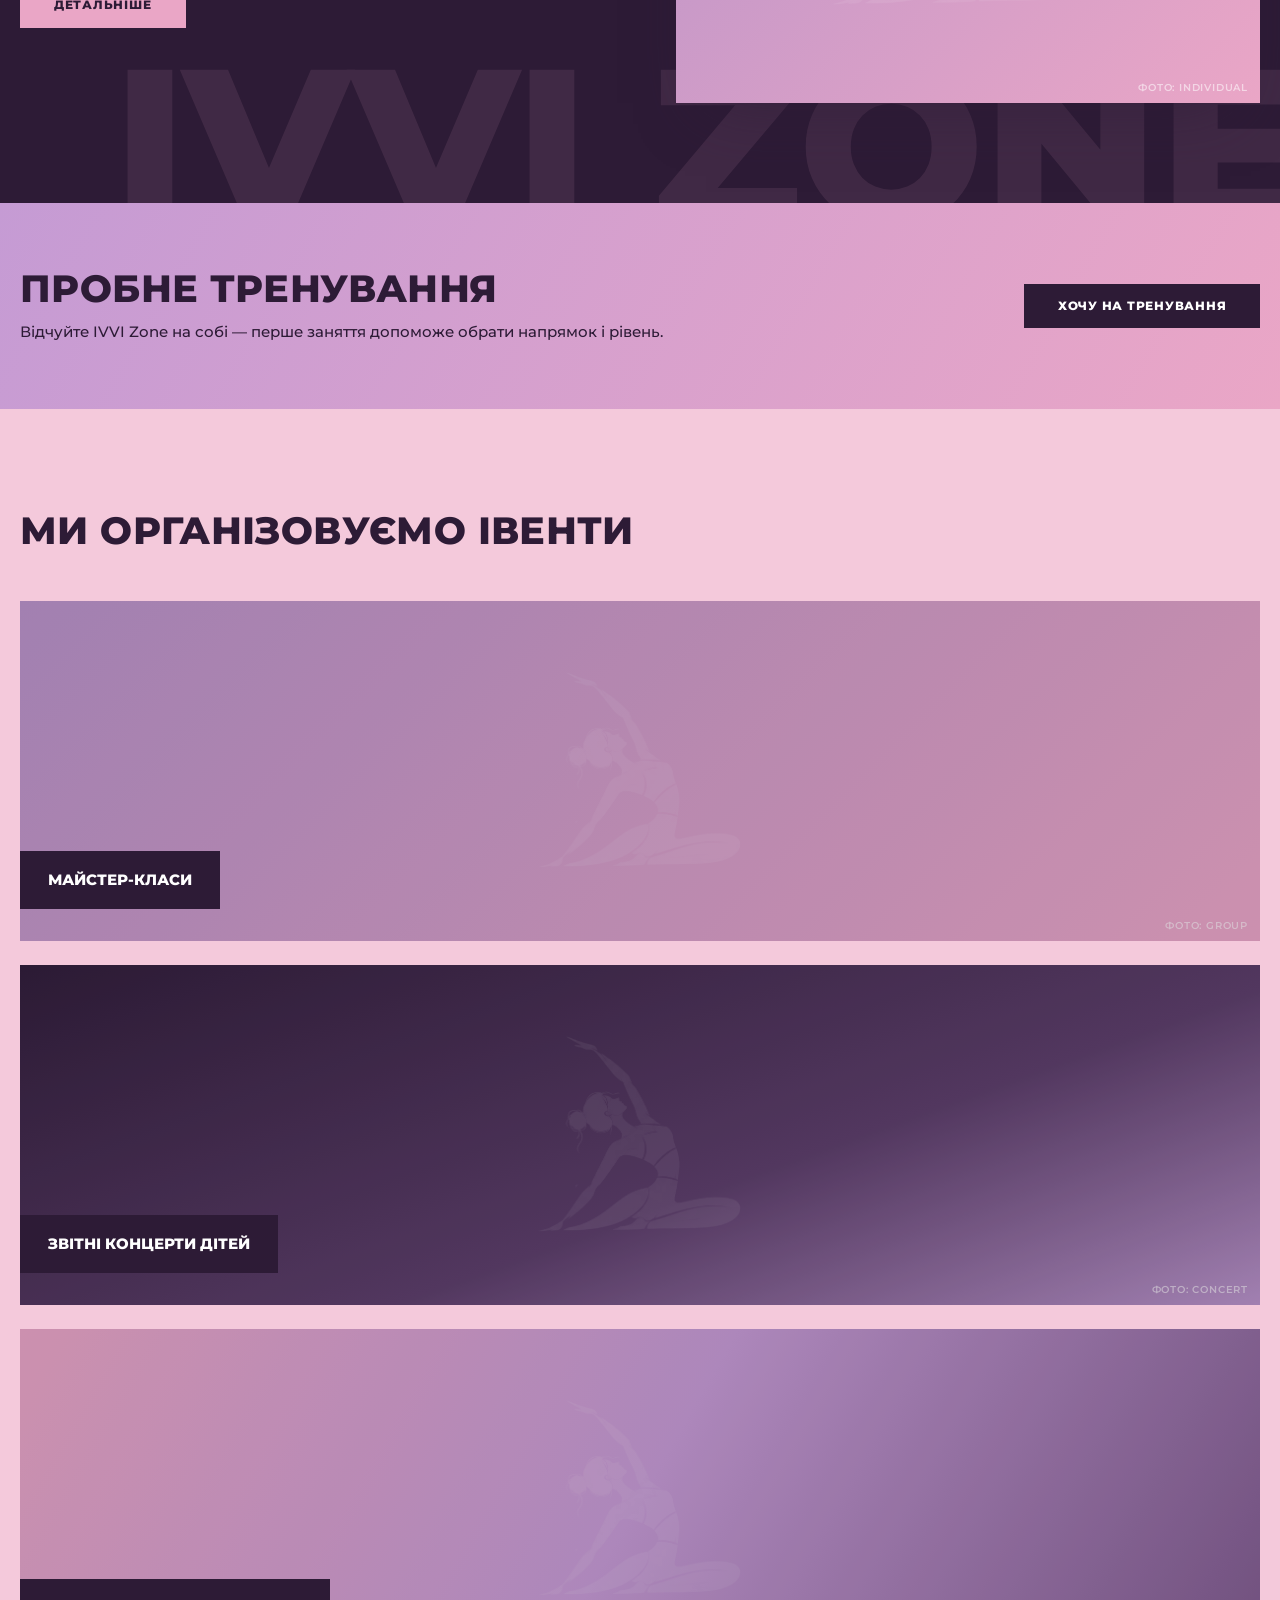
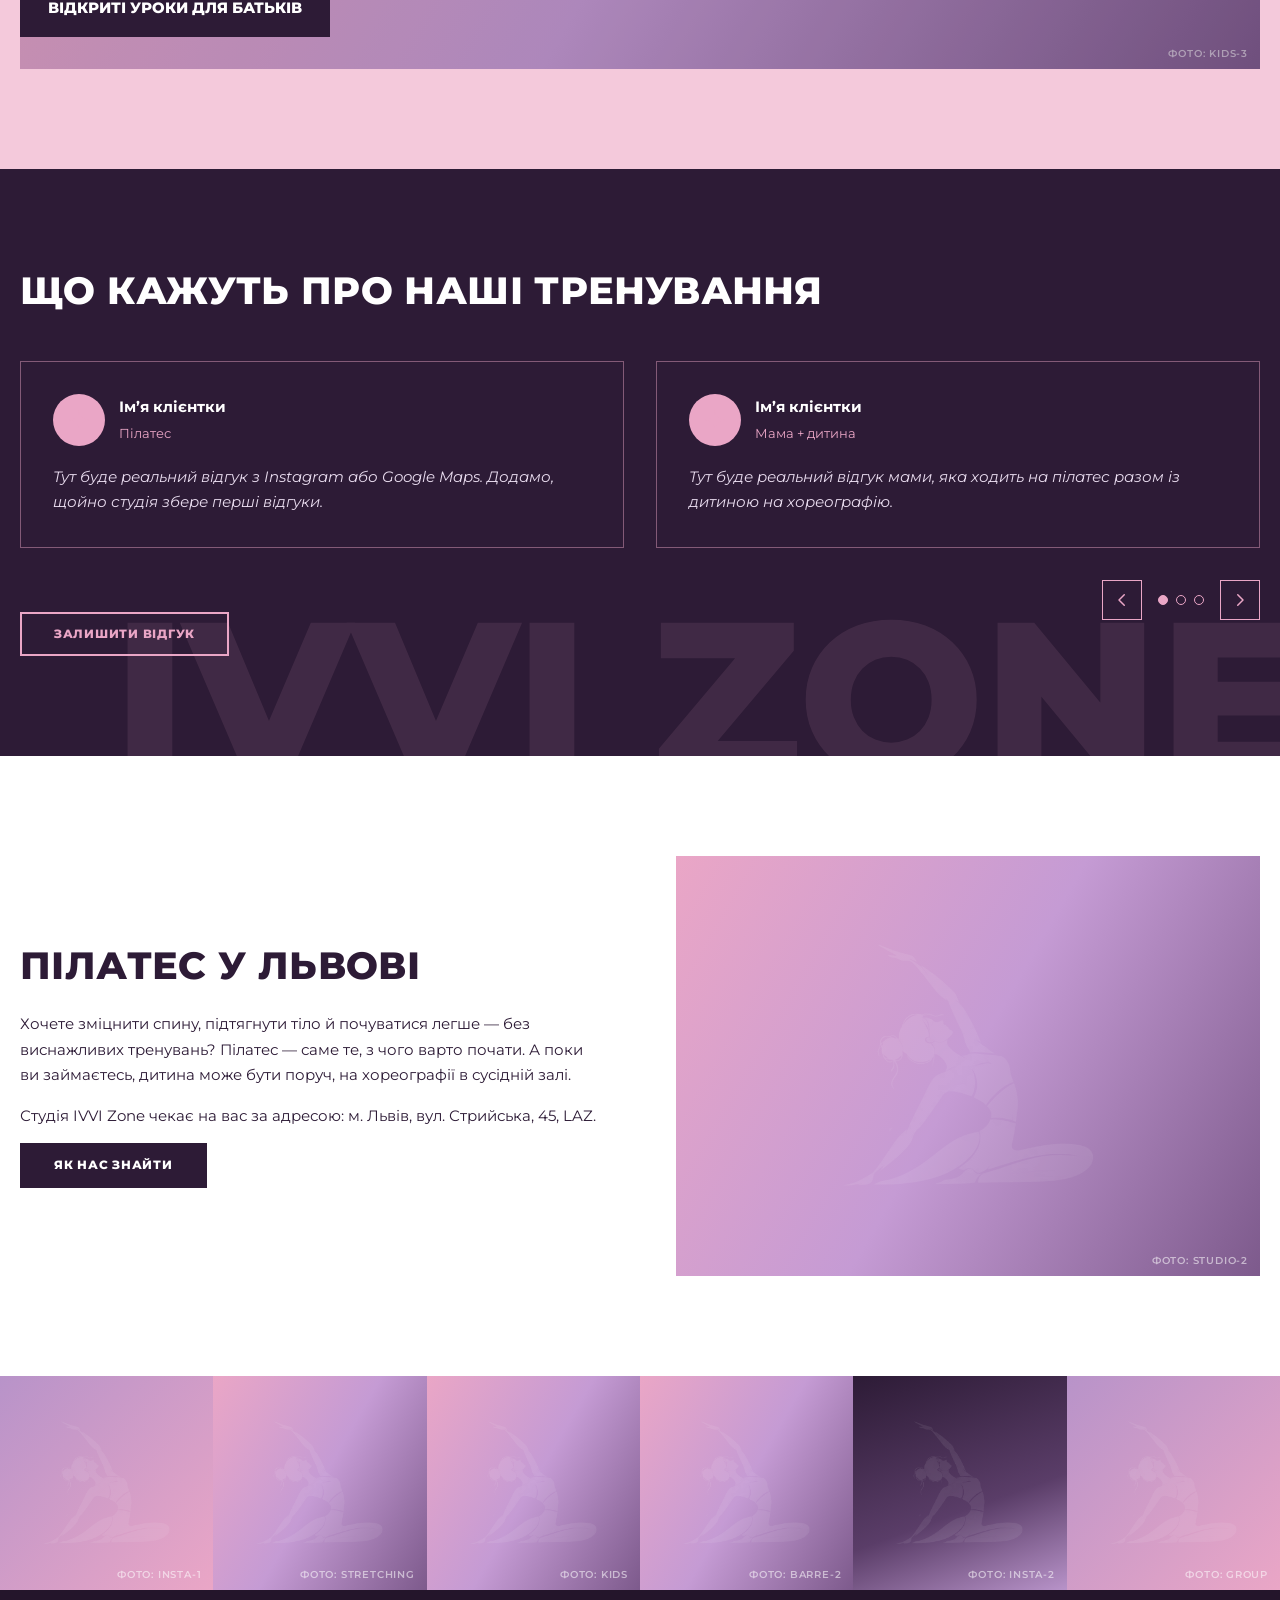
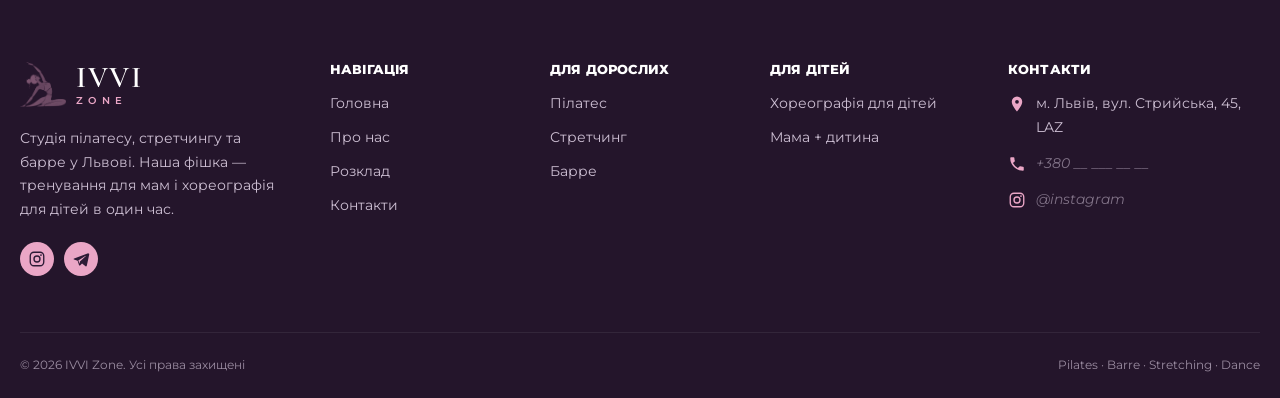
==== commit 02995b88: "Перший слайд — пілатес, стретчинг і барре" ====
--- a/index.html
+++ b/index.html
@@ -50,14 +50,14 @@
 <section class="hero">
   <div class="hero__main" data-hero>
     <div class="hero__slide is-active">
+      <span class="hero__img" data-ph="1" data-ph-label="фото: stretching-1"></span>
+      <div class="hero__content"><h1>Пілатес, стретчинг<br>і барре у Львові</h1></div>
+    </div><div class="hero__slide">
       <span class="hero__img" data-ph="0" data-ph-label="фото: pilates-1"></span>
       <div class="hero__content"><h1>Пілатес для мам,<br>хореографія для дітей&nbsp;—<br>в один час</h1></div>
     </div><div class="hero__slide">
       <span class="hero__img" data-ph="1" data-ph-label="фото: kids-1"></span>
       <div class="hero__content"><h1>Хореографія<br>для дітей</h1></div>
-    </div><div class="hero__slide">
-      <span class="hero__img" data-ph="1" data-ph-label="фото: stretching-1"></span>
-      <div class="hero__content"><h1>Пілатес, стретчинг<br>і барре у Львові</h1></div>
     </div>
     <img class="hero__mark" src="assets/mark-white.webp" alt="" aria-hidden="true">
     <div class="hero__fixed">
